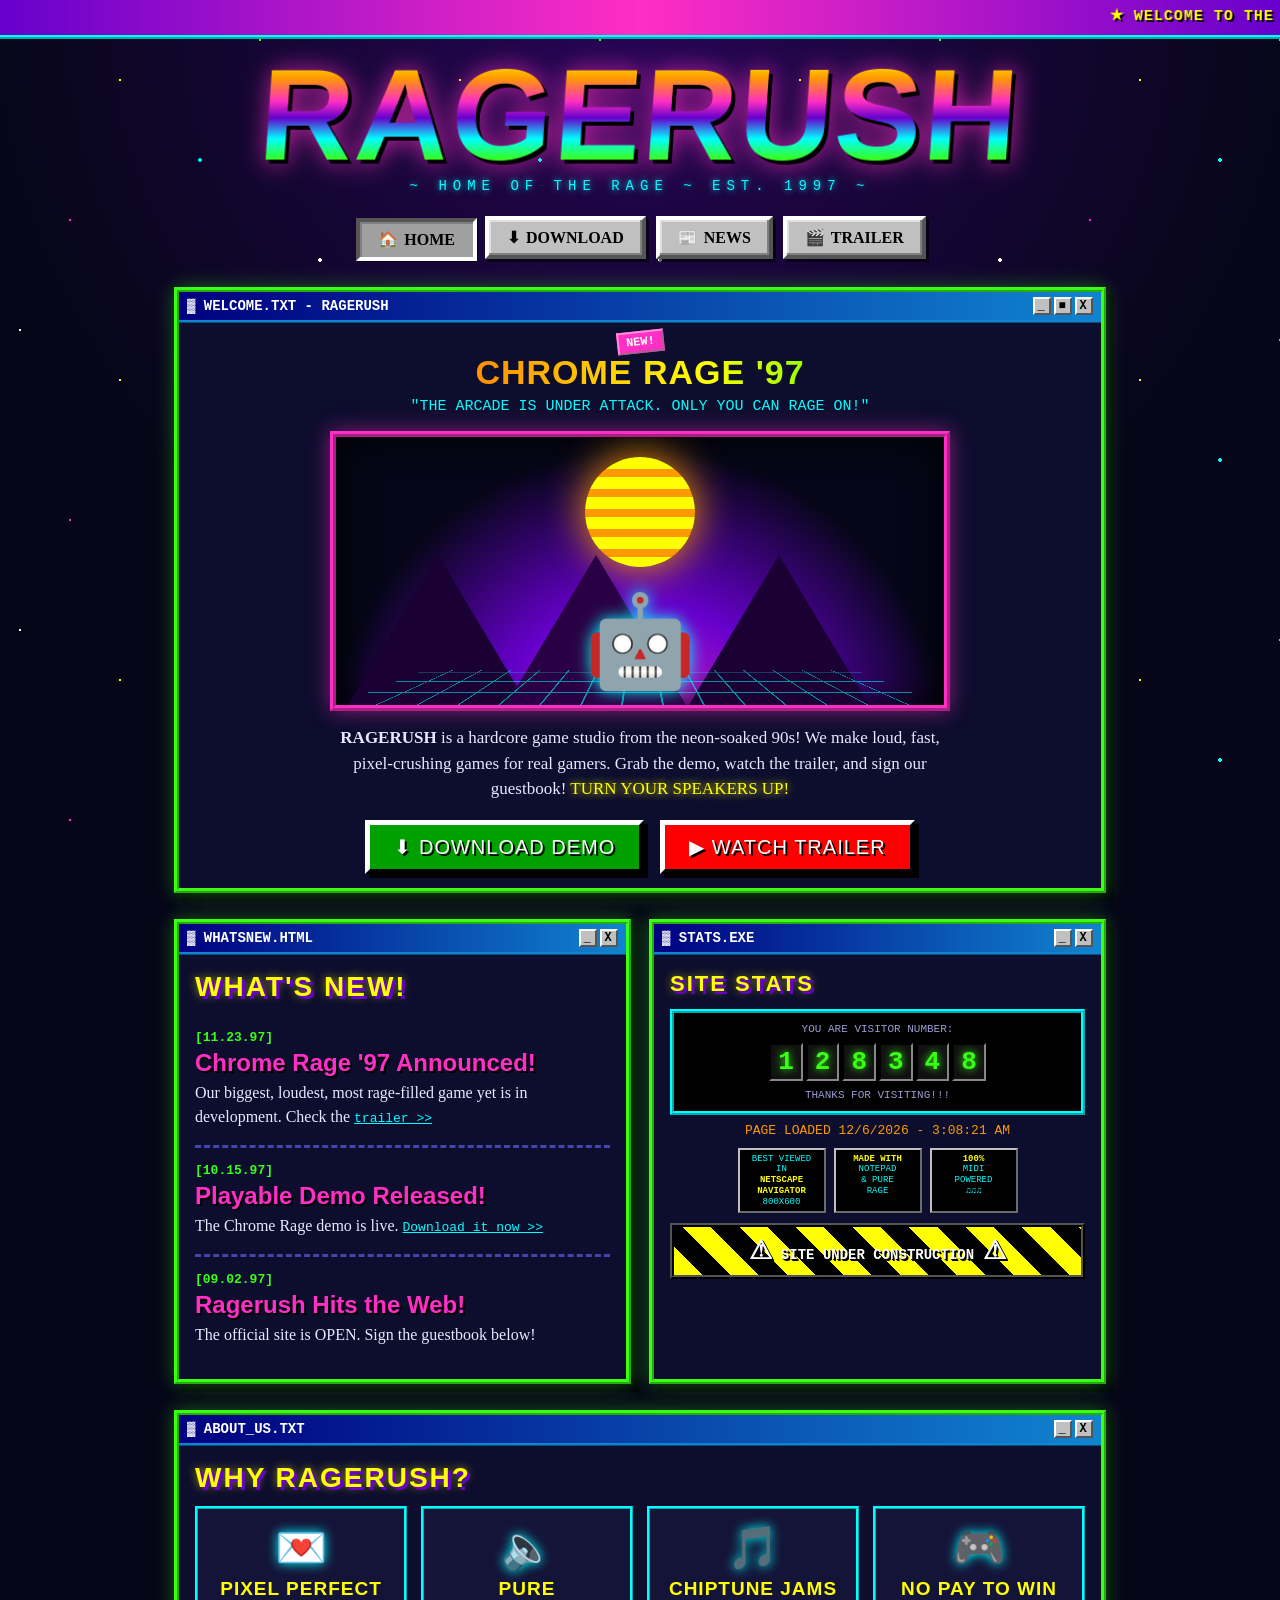
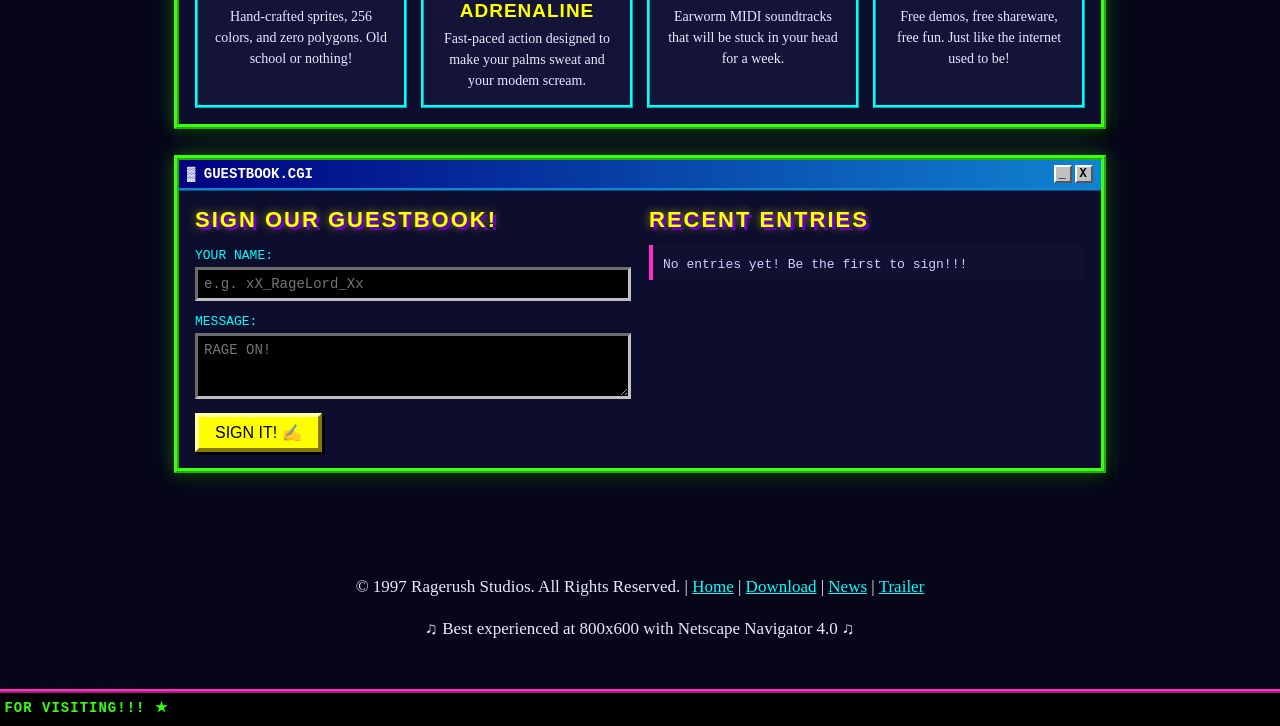
==== index.html @ 738b43ae "Add files via upload" ====
<!DOCTYPE html>
<html lang="en">
<head>
  <meta charset="UTF-8">
  <meta name="viewport" content="width=device-width, initial-scale=1.0">
  <title>RAGERUSH - Home of the Rage!</title>
  <meta name="description" content="Ragerush - the 90s game studio bringing you the most rage-inducing games on the planet!">
  <link rel="stylesheet" href="css/style.css">
</head>
<body>

  <!-- TOP MARQUEE -->
  <div class="top-marquee">
    <marquee behavior="scroll" direction="left" scrollamount="7">
      <span class="marquee-star">&#9733;</span> WELCOME TO THE OFFICIAL RAGERUSH WEBSITE!!! <span class="marquee-star">&#9733;</span>
      *** NEW GAME ANNOUNCED: CHROME RAGE 97 <span class="blink">*** COMING SOON ***</span>
      *** GUESTBOOK UPDATED *** DOWNLOAD THE DEMO NOW *** <span class="marquee-star">&#9733;</span>
    </marquee>
  </div>

  <!-- HEADER / LOGO -->
  <header class="site-header">
    <h1 class="logo">RAGERUSH</h1>
    <div class="logo-sub">~ Home of the Rage ~ Est. 1997 ~</div>
  </header>

  <!-- NAVIGATION -->
  <nav class="nav-bar">
    <a href="index.html" class="nav-btn active"><span class="icon">&#127968;</span>HOME</a>
    <a href="download.html" class="nav-btn"><span class="icon">&#11015;</span>DOWNLOAD</a>
    <a href="news.html" class="nav-btn"><span class="icon">&#128240;</span>NEWS</a>
    <a href="trailer.html" class="nav-btn"><span class="icon">&#127916;</span>TRAILER</a>
  </nav>

  <!-- MAIN CONTENT -->
  <main class="content">

    <!-- HERO / FEATURED GAME WINDOW -->
    <section class="window">
      <div class="window-titlebar">
        <span>&#9619; WELCOME.TXT - RAGERUSH</span>
        <span class="controls"><span>_</span><span>&#9632;</span><span>X</span></span>
      </div>
      <div class="window-body hero">
        <span class="new-badge">NEW!</span>
        <h3 class="rainbow">CHROME RAGE '97</h3>
        <div class="tagline">"THE ARCADE IS UNDER ATTACK. ONLY YOU CAN RAGE ON!"</div>

        <div class="game-art">
          <div class="sun"></div>
          <div class="mountain m1"></div>
          <div class="mountain m2"></div>
          <div class="mountain m3"></div>
          <div class="grid-floor"></div>
          <div class="robot">&#129302;</div>
        </div>

        <p style="max-width:640px;margin:0 auto 12px;">
          <b>RAGERUSH</b> is a hardcore game studio from the neon-soaked 90s! We make
          loud, fast, pixel-crushing games for real gamers. Grab the demo, watch the
          trailer, and sign our guestbook! <span class="blink">TURN YOUR SPEAKERS UP!</span>
        </p>

        <div>
          <a href="download.html" class="cta-btn green">&#11015; DOWNLOAD DEMO</a>
          <a href="trailer.html" class="cta-btn">&#9654; WATCH TRAILER</a>
        </div>
      </div>
    </section>

    <!-- TWO COLUMN: WHAT'S NEW + COUNTER/BADGES -->
    <div class="two-col">

      <section class="window">
        <div class="window-titlebar">
          <span>&#9619; WHATSNEW.HTML</span>
          <span class="controls"><span>_</span><span>X</span></span>
        </div>
        <div class="window-body">
          <h2 class="section-title">What's New!</h2>
          <div class="news-item">
            <span class="news-date">[11.23.97]</span>
            <h3>Chrome Rage '97 Announced!</h3>
            <p>Our biggest, loudest, most rage-filled game yet is in development. Check the <a href="trailer.html" class="read-more">trailer &gt;&gt;</a></p>
          </div>
          <div class="news-item">
            <span class="news-date">[10.15.97]</span>
            <h3>Playable Demo Released!</h3>
            <p>The Chrome Rage demo is live. <a href="download.html" class="read-more">Download it now &gt;&gt;</a></p>
          </div>
          <div class="news-item">
            <span class="news-date">[09.02.97]</span>
            <h3>Ragerush Hits the Web!</h3>
            <p>The official site is OPEN. Sign the guestbook below!</p>
          </div>
        </div>
      </section>

      <section class="window">
        <div class="window-titlebar">
          <span>&#9619; STATS.EXE</span>
          <span class="controls"><span>_</span><span>X</span></span>
        </div>
        <div class="window-body">
          <h2 class="section-title" style="font-size:22px;">Site Stats</h2>
          <div class="counter-box">
            <div class="counter-label">YOU ARE VISITOR NUMBER:</div>
            <div class="counter-digits" id="visitor-counter">000000</div>
            <div class="counter-label">THANKS FOR VISITING!!!</div>
          </div>
          <div class="clock" id="clock"></div>
          <div class="badge-row">
            <div class="badge">Best viewed in<br><b>NETSCAPE<br>NAVIGATOR</b><br>800x600</div>
            <div class="badge"><b>MADE WITH</b><br>NOTEPAD<br>&amp; PURE<br>RAGE</div>
            <div class="badge"><b>100%</b><br>MIDI<br>POWERED<br>&#9835;&#9835;&#9835;</div>
          </div>
          <div class="construction">
            <span class="construction-gif">&#9888;</span> SITE UNDER CONSTRUCTION <span class="construction-gif">&#9888;</span>
          </div>
        </div>
      </section>
    </div>

    <!-- FEATURE BOXES -->
    <section class="window">
      <div class="window-titlebar">
        <span>&#9619; ABOUT_US.TXT</span>
        <span class="controls"><span>_</span><span>X</span></span>
      </div>
      <div class="window-body">
        <h2 class="section-title">Why Ragerush?</h2>
        <div class="feature-grid">
          <div class="feature-box">
            <span class="feature-icon">&#128140;</span>
            <h4>PIXEL PERFECT</h4>
            <p>Hand-crafted sprites, 256 colors, and zero polygons. Old school or nothing!</p>
          </div>
          <div class="feature-box">
            <span class="feature-icon">&#128264;</span>
            <h4>PURE ADRENALINE</h4>
            <p>Fast-paced action designed to make your palms sweat and your modem scream.</p>
          </div>
          <div class="feature-box">
            <span class="feature-icon">&#127925;</span>
            <h4>CHIPTUNE JAMS</h4>
            <p>Earworm MIDI soundtracks that will be stuck in your head for a week.</p>
          </div>
          <div class="feature-box">
            <span class="feature-icon">&#127918;</span>
            <h4>NO PAY TO WIN</h4>
            <p>Free demos, free shareware, free fun. Just like the internet used to be!</p>
          </div>
        </div>
      </div>
    </section>

    <!-- GUESTBOOK -->
    <section class="window">
      <div class="window-titlebar">
        <span>&#9619; GUESTBOOK.CGI</span>
        <span class="controls"><span>_</span><span>X</span></span>
      </div>
      <div class="window-body two-col">
        <div>
          <h2 class="section-title" style="font-size:22px;">Sign Our Guestbook!</h2>
          <form class="guestbook-form" id="guestbook-form">
            <label for="gb-name">YOUR NAME:</label><br>
            <input type="text" id="gb-name" name="name" maxlength="30" placeholder="e.g. xX_RageLord_Xx"><br>
            <label for="gb-message">MESSAGE:</label><br>
            <textarea id="gb-message" name="message" rows="3" maxlength="200" placeholder="RAGE ON!"></textarea><br>
            <button type="submit">SIGN IT! &#9997;</button>
          </form>
        </div>
        <div>
          <h2 class="section-title" style="font-size:22px;">Recent Entries</h2>
          <div id="guestbook-list"></div>
        </div>
      </div>
    </section>

  </main>

  <!-- FOOTER -->
  <footer class="site-footer">
    <p>&copy; 1997 Ragerush Studios. All Rights Reserved. | <a href="index.html">Home</a> | <a href="download.html">Download</a> | <a href="news.html">News</a> | <a href="trailer.html">Trailer</a></p>
    <p>&#9835; Best experienced at 800x600 with Netscape Navigator 4.0 &#9835;</p>
  </footer>

  <!-- BOTTOM MARQUEE -->
  <div class="bottom-marquee">
    <marquee behavior="scroll" direction="right" scrollamount="6">
      &#9733; RAGE ON! RAGE ON! RAGE ON! &#9733; RAGERUSH 1997 &#9733; INSERT COIN TO CONTINUE &#9733; THANKS FOR VISITING!!! &#9733;
    </marquee>
  </div>

  <script src="js/main.js"></script>
</body>
</html>
---- css/style.css ----
/* ============================================================
   RAGERUSH - 90s Game Studio Website
   Authentic late-1990s web aesthetic stylesheet
   ============================================================ */

:root {
  --neon-green: #39ff14;
  --hot-pink: #ff2ec4;
  --cyan: #00ffff;
  --yellow: #ffff00;
  --orange: #ff9900;
  --purple: #6600cc;
  --navy: #000033;
  --deep: #060618;
  --panel: #0d0d2e;
  --silver: #c0c0c0;
  --white: #ffffff;
}

* {
  box-sizing: border-box;
}

html {
  scroll-behavior: smooth;
}

/* Tiled starfield background - classic 90s */
body {
  margin: 0;
  padding: 0;
  font-family: "Comic Sans MS", "Comic Sans", cursive, "Times New Roman", serif;
  color: var(--white);
  background-color: var(--deep);
  background-image:
    radial-gradient(1px 1px at 20px 30px, #ffffff 100%, transparent),
    radial-gradient(1px 1px at 120px 80px, #ffff00 100%, transparent),
    radial-gradient(2px 2px at 200px 160px, #00ffff 100%, transparent),
    radial-gradient(1px 1px at 70px 220px, #ff2ec4 100%, transparent),
    radial-gradient(1px 1px at 260px 40px, #39ff14 100%, transparent),
    radial-gradient(2px 2px at 320px 260px, #ffffff 100%, transparent),
    radial-gradient(circle at 50% 0%, rgba(102, 0, 204, 0.35), transparent 60%);
  background-size: 340px 300px, 340px 300px, 340px 300px, 340px 300px, 340px 300px, 340px 300px, 100% 100%;
  background-attachment: fixed;
  image-rendering: pixelated;
  overflow-x: hidden;
}

/* ============================================================
   MARQUEES
   ============================================================ */
marquee {
  font-family: "Courier New", monospace;
  font-weight: bold;
  letter-spacing: 1px;
}

.top-marquee {
  background: linear-gradient(90deg, var(--purple), var(--hot-pink), var(--purple));
  color: var(--yellow);
  border-bottom: 4px ridge var(--cyan);
  padding: 6px 0;
  font-size: 15px;
  text-shadow: 2px 2px 0 #000;
}

.bottom-marquee {
  background: #000;
  color: var(--neon-green);
  border-top: 4px ridge var(--hot-pink);
  padding: 6px 0;
  font-size: 14px;
}

.marquee-star {
  color: var(--yellow);
  animation: spin 2s linear infinite;
  display: inline-block;
}

/* ============================================================
   SITE TITLE / HEADER
   ============================================================ */
.site-header {
  text-align: center;
  padding: 18px 10px 8px;
}

.logo {
  font-family: "Impact", "Arial Black", sans-serif;
  font-size: clamp(52px, 12vw, 130px);
  line-height: 0.9;
  letter-spacing: 2px;
  margin: 0;
  text-transform: uppercase;
  /* Chrome / rainbow gradient text */
  background: linear-gradient(
    180deg,
    #ffff00 0%,
    #ff9900 18%,
    #ff2ec4 38%,
    #6600cc 52%,
    #00ffff 70%,
    #39ff14 88%,
    #ffff00 100%
  );
  -webkit-background-clip: text;
  background-clip: text;
  -webkit-text-fill-color: transparent;
  color: var(--yellow);
  filter: drop-shadow(4px 4px 0 #000) drop-shadow(0 0 12px rgba(255, 46, 196, 0.7));
  animation: hue 8s linear infinite;
  transform: skew(-4deg);
}

.logo-sub {
  font-family: "Courier New", monospace;
  color: var(--cyan);
  font-size: 14px;
  letter-spacing: 6px;
  margin-top: 4px;
  text-transform: uppercase;
  text-shadow: 0 0 6px var(--cyan);
}

/* ============================================================
   NAVIGATION - beveled 3D buttons
   ============================================================ */
.nav-bar {
  display: flex;
  flex-wrap: wrap;
  justify-content: center;
  gap: 10px;
  padding: 14px 10px 18px;
}

.nav-btn {
  display: inline-block;
  font-family: "Comic Sans MS", cursive;
  font-weight: bold;
  font-size: 16px;
  color: #000;
  text-decoration: none;
  padding: 8px 18px;
  background: var(--silver);
  border: 4px solid;
  border-color: #ffffff #555555 #555555 #ffffff;
  box-shadow: inset -2px -2px 0 #808080, inset 2px 2px 0 #dfdfdf, 3px 3px 0 rgba(0, 0, 0, 0.6);
  text-shadow: none;
  transition: transform 0.05s;
  image-rendering: pixelated;
}

.nav-btn:active,
.nav-btn.active {
  border-color: #555555 #ffffff #ffffff #555555;
  box-shadow: inset 2px 2px 0 #808080, 1px 1px 0 rgba(0, 0, 0, 0.6);
  transform: translate(2px, 2px);
  background: #a0a0a0;
}

.nav-btn:hover {
  background: var(--yellow);
}

.nav-btn .icon {
  margin-right: 6px;
}

/* ============================================================
   MAIN CONTENT WRAPPER (fake table layout)
   ============================================================ */
.content {
  max-width: 960px;
  margin: 0 auto;
  padding: 10px 14px 40px;
}

/* Window / panel with classic 3D beveled chrome */
.window {
  background: var(--panel);
  border: 5px ridge var(--neon-green);
  box-shadow: 0 0 18px rgba(57, 255, 20, 0.35), 8px 8px 0 rgba(0, 0, 0, 0.5);
  margin-bottom: 26px;
}

.window-titlebar {
  background: linear-gradient(90deg, #000080, #1084d0);
  color: #fff;
  font-family: "Courier New", monospace;
  font-weight: bold;
  font-size: 14px;
  padding: 5px 8px;
  display: flex;
  justify-content: space-between;
  align-items: center;
  border-bottom: 3px ridge #1084d0;
}

.window-titlebar .controls {
  letter-spacing: 2px;
}

.window-titlebar .controls span {
  display: inline-block;
  background: var(--silver);
  border: 2px solid;
  border-color: #fff #555 #555 #fff;
  color: #000;
  width: 18px;
  height: 18px;
  line-height: 14px;
  text-align: center;
  font-size: 12px;
  margin-left: 3px;
}

.window-body {
  padding: 16px;
}

/* two-column table layout */
.two-col {
  display: grid;
  grid-template-columns: 1fr 1fr;
  gap: 18px;
}

@media (max-width: 700px) {
  .two-col { grid-template-columns: 1fr; }
}

/* ============================================================
   TEXT & HEADINGS
   ============================================================ */
h2.section-title {
  font-family: "Impact", "Arial Black", sans-serif;
  text-transform: uppercase;
  letter-spacing: 2px;
  font-size: 28px;
  margin: 0 0 12px;
  color: var(--yellow);
  text-shadow: 3px 3px 0 var(--purple), 0 0 10px rgba(255, 255, 0, 0.6);
}

p {
  font-family: "Times New Roman", serif;
  font-size: 17px;
  line-height: 1.5;
  color: #e8e8ff;
}

.blink {
  animation: blink 1s steps(2, start) infinite;
  color: var(--yellow);
  text-shadow: 0 0 8px var(--yellow);
}

.new-badge {
  display: inline-block;
  background: var(--hot-pink);
  color: #fff;
  font-family: "Courier New", monospace;
  font-weight: bold;
  font-size: 12px;
  padding: 2px 7px;
  border: 2px outset #ff8fdc;
  transform: rotate(-6deg);
  vertical-align: middle;
  animation: blink 1.2s steps(2, start) infinite;
}

.rainbow {
  background: linear-gradient(90deg, #ff0000, #ff7f00, #ffff00, #00ff00, #00ffff, #0000ff, #8b00ff, #ff0000);
  background-size: 200% auto;
  -webkit-background-clip: text;
  background-clip: text;
  -webkit-text-fill-color: transparent;
  color: var(--yellow);
  animation: rainbow 4s linear infinite;
  font-weight: bold;
}

/* ============================================================
   HERO / FEATURED GAME
   ============================================================ */
.hero {
  text-align: center;
  padding: 8px;
}

.game-art {
  width: 100%;
  max-width: 620px;
  height: 280px;
  margin: 0 auto 14px;
  border: 6px ridge var(--hot-pink);
  position: relative;
  overflow: hidden;
  background:
    radial-gradient(circle at 50% 120%, #ff2ec4 0%, #6600cc 35%, #060618 70%);
  box-shadow: inset 0 0 40px #000, 0 0 20px rgba(255, 46, 196, 0.5);
}

/* CSS "pixel art" mountains */
.game-art .mountain {
  position: absolute;
  bottom: 0;
  width: 0;
  height: 0;
  border-left: 90px solid transparent;
  border-right: 90px solid transparent;
  border-bottom: 150px solid #1a0033;
}

.game-art .mountain.m1 { left: 2%; }
.game-art .mountain.m2 { left: 28%; border-bottom-color: #2a0044; }
.game-art .mountain.m3 { left: 58%; border-bottom-color: #1a0033; }

.game-art .sun {
  position: absolute;
  left: 50%;
  top: 28%;
  transform: translate(-50%, -50%);
  width: 110px;
  height: 110px;
  border-radius: 50%;
  background: repeating-linear-gradient(180deg, #ffff00 0 12px, #ff9900 12px 20px);
  box-shadow: 0 0 40px #ff9900;
}

.game-art .robot {
  position: absolute;
  bottom: 18px;
  left: 50%;
  transform: translateX(-50%);
  font-size: 90px;
  line-height: 1;
  filter: drop-shadow(0 0 8px #00ffff);
  animation: bob 1.2s ease-in-out infinite;
}

.game-art .grid-floor {
  position: absolute;
  bottom: 0;
  width: 100%;
  height: 70px;
  background-image:
    repeating-linear-gradient(90deg, transparent 0 39px, #00ffff 39px 41px),
    repeating-linear-gradient(0deg, transparent 0 19px, #00ffff 19px 21px);
  transform: perspective(120px) rotateX(45deg);
  transform-origin: bottom;
  opacity: 0.55;
}

.hero h3 {
  font-family: "Impact", sans-serif;
  font-size: 34px;
  margin: 0 0 6px;
  letter-spacing: 1px;
}

.tagline {
  color: var(--cyan);
  font-family: "Courier New", monospace;
  font-size: 15px;
  margin-bottom: 16px;
}

/* Call-to-action buttons */
.cta-btn {
  display: inline-block;
  font-family: "Impact", sans-serif;
  font-size: 20px;
  letter-spacing: 1px;
  color: #fff;
  text-decoration: none;
  padding: 10px 24px;
  margin: 6px;
  border: 5px solid;
  border-color: #fff #000 #000 #fff;
  background: #ff0000;
  box-shadow: 4px 4px 0 #000;
  text-shadow: 2px 2px 0 #000;
  transition: transform 0.08s;
}
.cta-btn:hover { background: #ff3333; filter: brightness(1.15); }
.cta-btn:active { transform: translate(3px, 3px); box-shadow: 1px 1px 0 #000; }
.cta-btn.green { background: #00a000; }
.cta-btn.green:hover { background: #00c800; }
.cta-btn.purple { background: #6600cc; }
.cta-btn.purple:hover { background: #7f1ae0; }

/* ============================================================
   FEATURE BOXES / TABLES
   ============================================================ */
.feature-grid {
  display: grid;
  grid-template-columns: repeat(auto-fit, minmax(200px, 1fr));
  gap: 14px;
}

.feature-box {
  background: #141438;
  border: 3px ridge var(--cyan);
  padding: 14px;
  text-align: center;
}

.feature-box .feature-icon {
  font-size: 42px;
  display: block;
  margin-bottom: 6px;
  filter: drop-shadow(0 0 6px var(--cyan));
}

.feature-box h4 {
  font-family: "Impact", sans-serif;
  font-size: 19px;
  margin: 0 0 6px;
  color: var(--yellow);
  letter-spacing: 1px;
}

.feature-box p {
  font-size: 14px;
  margin: 0;
}

/* Classic data table */
.data-table {
  width: 100%;
  border-collapse: collapse;
  font-family: "Courier New", monospace;
  font-size: 14px;
}

.data-table th {
  background: var(--purple);
  color: var(--yellow);
  border: 3px ridge #b266ff;
  padding: 8px;
  text-transform: uppercase;
}

.data-table td {
  background: #101030;
  border: 2px ridge #3333aa;
  padding: 8px;
  color: #d0d0ff;
}

.data-table tr:nth-child(even) td { background: #16163d; }

/* ============================================================
   NEWS ITEMS
   ============================================================ */
.news-item {
  border-bottom: 3px dashed #4444aa;
  padding: 12px 0;
}
.news-item:last-child { border-bottom: none; }

.news-date {
  font-family: "Courier New", monospace;
  color: var(--neon-green);
  font-size: 13px;
  font-weight: bold;
}

.news-item h3 {
  font-family: "Impact", sans-serif;
  font-size: 24px;
  margin: 4px 0;
  color: var(--hot-pink);
  text-shadow: 2px 2px 0 #000;
}

.news-item p { margin: 4px 0; font-size: 16px; }

.read-more {
  font-family: "Courier New", monospace;
  color: var(--cyan);
  font-size: 13px;
  text-decoration: underline;
}
.read-more:hover { color: var(--yellow); }

/* ============================================================
   DOWNLOAD PAGE
   ============================================================ */
.download-item {
  display: flex;
  align-items: center;
  justify-content: space-between;
  flex-wrap: wrap;
  gap: 10px;
  background: #101030;
  border: 3px ridge #4444aa;
  padding: 12px 14px;
  margin-bottom: 12px;
}

.download-info { flex: 1 1 260px; }
.download-info h3 {
  font-family: "Impact", sans-serif;
  font-size: 21px;
  margin: 0 0 4px;
  color: var(--yellow);
}
.download-meta {
  font-family: "Courier New", monospace;
  font-size: 12px;
  color: #9a9ad0;
}

.dl-btn {
  font-family: "Impact", sans-serif;
  font-size: 18px;
  letter-spacing: 1px;
  color: #fff;
  text-decoration: none;
  padding: 8px 18px;
  background: #00a000;
  border: 4px solid;
  border-color: #aaffaa #004400 #004400 #aaffaa;
  box-shadow: 3px 3px 0 #000;
  text-shadow: 2px 2px 0 #004400;
  white-space: nowrap;
}
.dl-btn:hover { background: #00c800; }
.dl-btn:active { transform: translate(2px, 2px); box-shadow: 1px 1px 0 #000; }

/* Fake progress bar */
.progress-track {
  width: 100%;
  height: 22px;
  background: #000;
  border: 3px ridge var(--silver);
  margin-top: 10px;
  overflow: hidden;
}
.progress-fill {
  height: 100%;
  width: 0%;
  background: repeating-linear-gradient(90deg, var(--neon-green) 0 12px, #00aa00 12px 16px);
  transition: width 0.3s;
}

/* ============================================================
   TRAILER / VIDEO PLAYER
   ============================================================ */
.video-player {
  position: relative;
  width: 100%;
  max-width: 720px;
  margin: 0 auto;
  aspect-ratio: 16 / 9;
  background: #000;
  border: 6px ridge var(--silver);
  box-shadow: 0 0 24px rgba(0, 255, 255, 0.4), 8px 8px 0 rgba(0,0,0,0.6);
  overflow: hidden;
}

.video-scene {
  position: absolute;
  inset: 0;
  background: radial-gradient(circle at 50% 60%, #4a0066, #060618 70%);
  display: flex;
  align-items: center;
  justify-content: center;
  flex-direction: column;
}

.video-scene .big-star {
  font-size: 80px;
  filter: drop-shadow(0 0 14px var(--yellow));
  animation: spin 6s linear infinite;
}

.video-scene .scene-text {
  font-family: "Impact", sans-serif;
  font-size: clamp(22px, 5vw, 44px);
  color: var(--yellow);
  text-shadow: 3px 3px 0 var(--purple), 0 0 18px var(--yellow);
  margin-top: 10px;
  text-align: center;
  padding: 0 10px;
  letter-spacing: 1px;
}

/* scanlines overlay */
.video-player::after {
  content: "";
  position: absolute;
  inset: 0;
  background: repeating-linear-gradient(0deg, rgba(0,0,0,0.25) 0 2px, transparent 2px 4px);
  pointer-events: none;
}

.play-overlay {
  position: absolute;
  inset: 0;
  display: flex;
  align-items: center;
  justify-content: center;
  background: rgba(0, 0, 0, 0.35);
  cursor: pointer;
  z-index: 3;
}

.play-button {
  width: 84px;
  height: 84px;
  border-radius: 50%;
  background: radial-gradient(circle at 35% 30%, #ff6fae, #ff2ec4 60%, #990077);
  border: 5px solid #fff;
  box-shadow: 0 0 0 6px rgba(0,0,0,0.5), 0 0 30px var(--hot-pink);
  display: flex;
  align-items: center;
  justify-content: center;
  font-size: 36px;
  color: #fff;
  padding-left: 6px;
  transition: transform 0.15s;
}
.play-button:hover { transform: scale(1.12); }
.play-overlay:hover .play-button { animation: pulse 0.8s ease-in-out infinite; }

.video-player.playing .play-overlay { display: none; }
.video-player.playing .video-scene .big-star { animation-duration: 1.5s; }

/* player control bar */
.player-controls {
  display: flex;
  align-items: center;
  gap: 8px;
  background: #101010;
  border: 4px ridge var(--silver);
  border-top: none;
  padding: 6px 8px;
  max-width: 720px;
  margin: 0 auto 18px;
  font-family: "Courier New", monospace;
  font-size: 12px;
  color: var(--neon-green);
}
.player-controls .ctrl-btn {
  background: var(--silver);
  border: 3px solid;
  border-color: #fff #555 #555 #fff;
  color: #000;
  font-weight: bold;
  padding: 2px 8px;
  cursor: pointer;
}
.player-controls .time { margin-left: auto; }

.trailer-thumbs {
  display: grid;
  grid-template-columns: repeat(auto-fit, minmax(180px, 1fr));
  gap: 14px;
}
.thumb {
  background: #141438;
  border: 3px ridge var(--yellow);
  padding: 8px;
  text-align: center;
  cursor: pointer;
  transition: transform 0.1s;
}
.thumb:hover { transform: translateY(-4px); background: #1e1e50; }
.thumb-art {
  height: 90px;
  border: 2px inset #000;
  display: flex;
  align-items: center;
  justify-content: center;
  font-size: 48px;
  margin-bottom: 8px;
  background: radial-gradient(circle, #330055, #000);
}
.thumb h4 {
  font-family: "Impact", sans-serif;
  font-size: 16px;
  margin: 0;
  color: var(--cyan);
}

/* ============================================================
   GUESTBOOK / FORM
   ============================================================ */
.guestbook-form input,
.guestbook-form textarea {
  font-family: "Courier New", monospace;
  font-size: 14px;
  width: 100%;
  background: #000;
  color: var(--neon-green);
  border: 3px inset var(--silver);
  padding: 6px;
  margin: 4px 0 10px;
}
.guestbook-form label {
  font-family: "Courier New", monospace;
  font-size: 13px;
  color: var(--cyan);
}
.guestbook-form button {
  font-family: "Impact", sans-serif;
  font-size: 16px;
  color: #000;
  background: var(--yellow);
  border: 4px solid;
  border-color: #ffffaa #887700 #887700 #ffffaa;
  padding: 6px 16px;
  cursor: pointer;
  box-shadow: 3px 3px 0 #000;
}
.guestbook-form button:active { transform: translate(2px, 2px); box-shadow: 1px 1px 0 #000; }

.guest-entry {
  background: #101030;
  border-left: 4px solid var(--hot-pink);
  padding: 8px 10px;
  margin-bottom: 8px;
  font-family: "Courier New", monospace;
  font-size: 13px;
}
.guest-entry .guest-name { color: var(--yellow); font-weight: bold; }
.guest-entry .guest-msg { color: #d0d0ff; display: block; margin-top: 4px; }

/* ============================================================
   COUNTERS & BADGES (sidebar)
   ============================================================ */
.counter-box {
  text-align: center;
  background: #000;
  border: 4px ridge var(--cyan);
  padding: 10px;
}
.counter-digits {
  display: inline-flex;
  gap: 3px;
  margin: 8px 0;
}
.counter-digits span {
  font-family: "Courier New", monospace;
  font-size: 26px;
  font-weight: bold;
  color: var(--neon-green);
  background: #111;
  border: 2px inset #333;
  padding: 2px 7px;
  text-shadow: 0 0 8px var(--neon-green);
}
.counter-label {
  font-family: "Courier New", monospace;
  font-size: 11px;
  color: #9a9ad0;
}

.badge-row {
  display: flex;
  flex-wrap: wrap;
  gap: 8px;
  justify-content: center;
  margin-top: 10px;
}
.badge {
  font-family: "Courier New", monospace;
  font-size: 9px;
  line-height: 1.2;
  background: #000;
  border: 2px outset var(--silver);
  color: var(--cyan);
  padding: 4px 6px;
  width: 88px;
  text-align: center;
  text-transform: uppercase;
}
.badge b { color: var(--yellow); }

/* Under construction animated banner */
.construction {
  background: repeating-linear-gradient(45deg, #ffff00 0 20px, #000 20px 40px);
  border: 4px ridge #000;
  padding: 8px;
  text-align: center;
  font-family: "Courier New", monospace;
  font-weight: bold;
  color: #fff;
  text-shadow: 1px 1px 0 #000, 2px 2px 0 #000;
  font-size: 14px;
  margin-top: 10px;
}

/* Clock */
.clock {
  font-family: "Courier New", monospace;
  color: var(--orange);
  font-size: 13px;
  text-align: center;
  margin-top: 8px;
}

/* ============================================================
   FOOTER
   ============================================================ */
.site-footer {
  text-align: center;
  padding: 18px 10px 30px;
  font-family: "Courier New", monospace;
  font-size: 12px;
  color: #9a9ad0;
}
.site-footer a { color: var(--cyan); }

/* blinking "under construction" gif substitute */
.construction-gif {
  display: inline-block;
  font-size: 26px;
  animation: blink 1s steps(2) infinite;
}

/* ============================================================
   ANIMATIONS / KEYFRAMES
   ============================================================ */
@keyframes blink {
  0%, 49% { opacity: 1; }
  50%, 100% { opacity: 0; }
}

@keyframes rainbow {
  to { background-position: 200% center; }
}

@keyframes hue {
  from { filter: drop-shadow(4px 4px 0 #000) drop-shadow(0 0 12px rgba(255,46,196,0.7)) hue-rotate(0deg); }
  to { filter: drop-shadow(4px 4px 0 #000) drop-shadow(0 0 12px rgba(255,46,196,0.7)) hue-rotate(360deg); }
}

@keyframes spin {
  from { transform: rotate(0deg); }
  to { transform: rotate(360deg); }
}

@keyframes bob {
  0%, 100% { transform: translateX(-50%) translateY(0); }
  50% { transform: translateX(-50%) translateY(-12px); }
}

@keyframes pulse {
  0%, 100% { box-shadow: 0 0 0 6px rgba(0,0,0,0.5), 0 0 20px var(--hot-pink); }
  50% { box-shadow: 0 0 0 10px rgba(0,0,0,0.5), 0 0 45px var(--hot-pink); }
}

/* Respect reduced motion */
@media (prefers-reduced-motion: reduce) {
  *, *::before, *::after { animation-duration: 0.001ms !important; animation-iteration-count: 1 !important; }
}
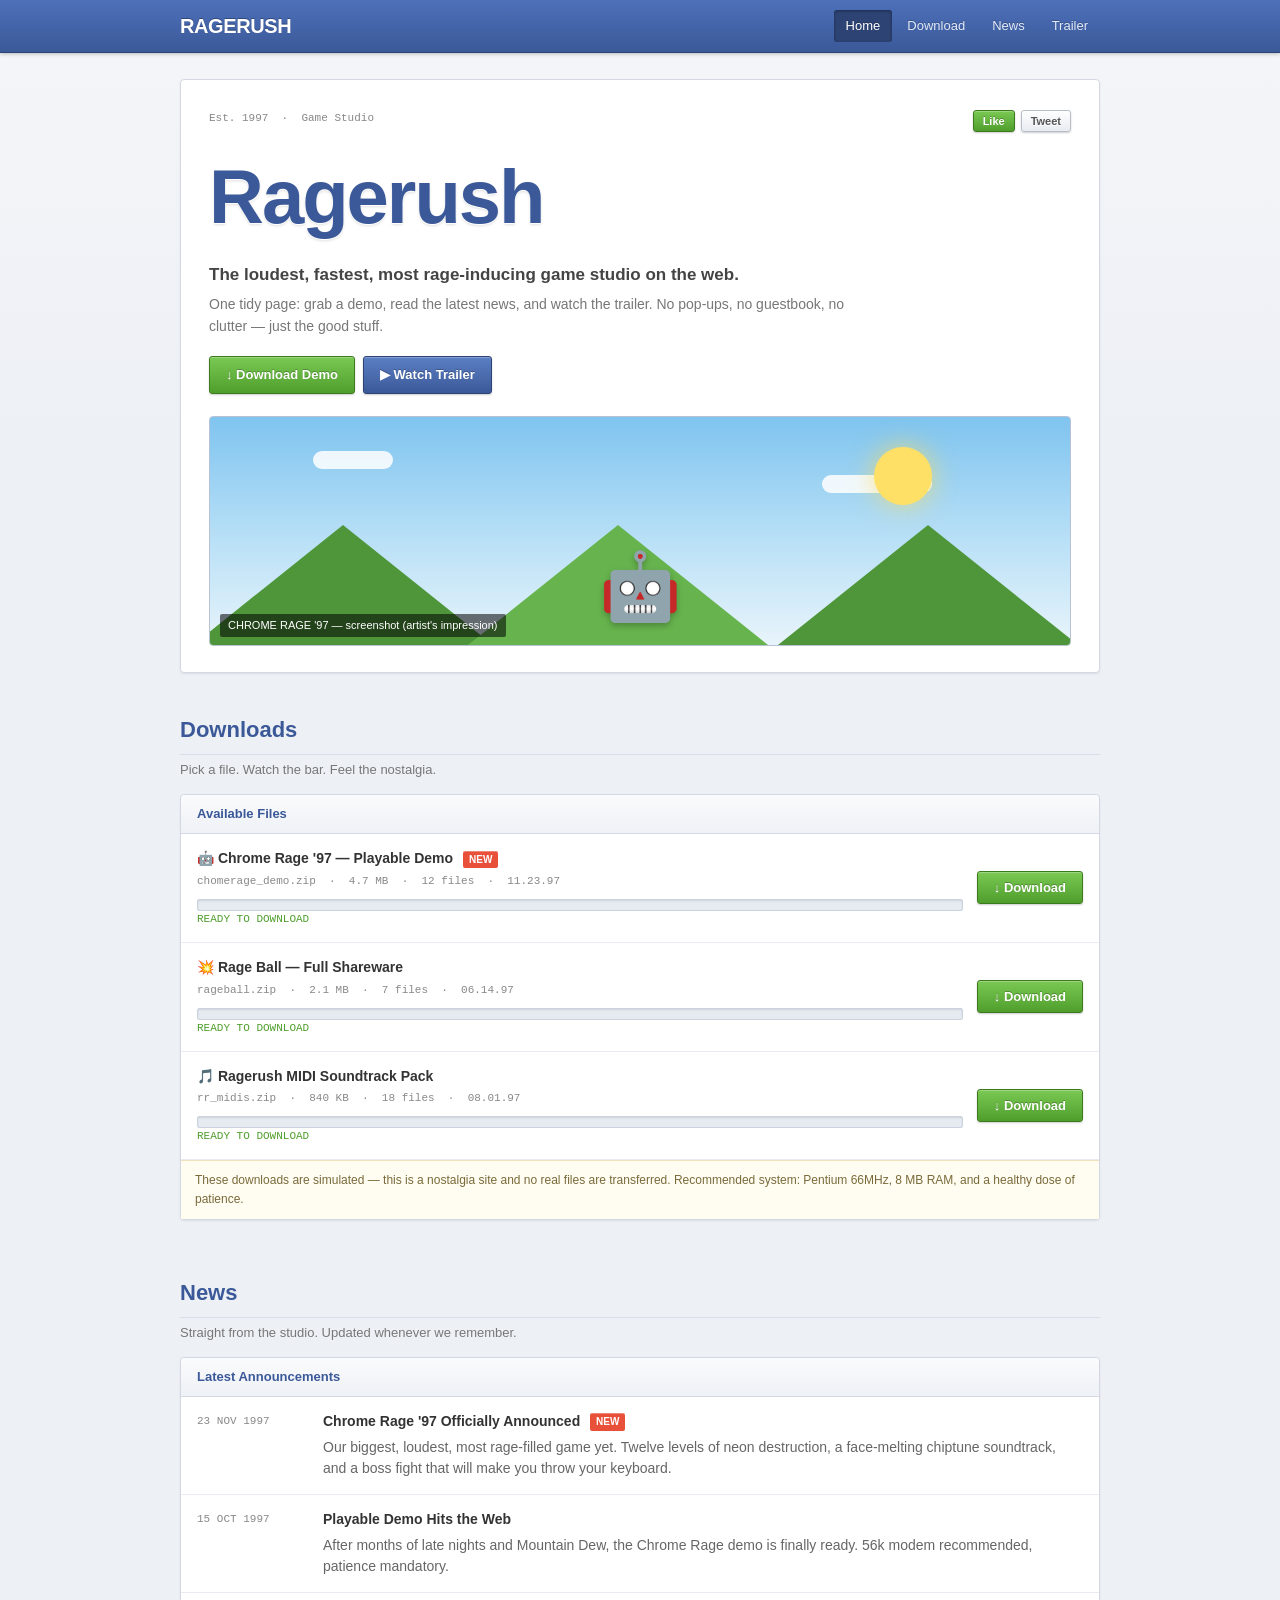
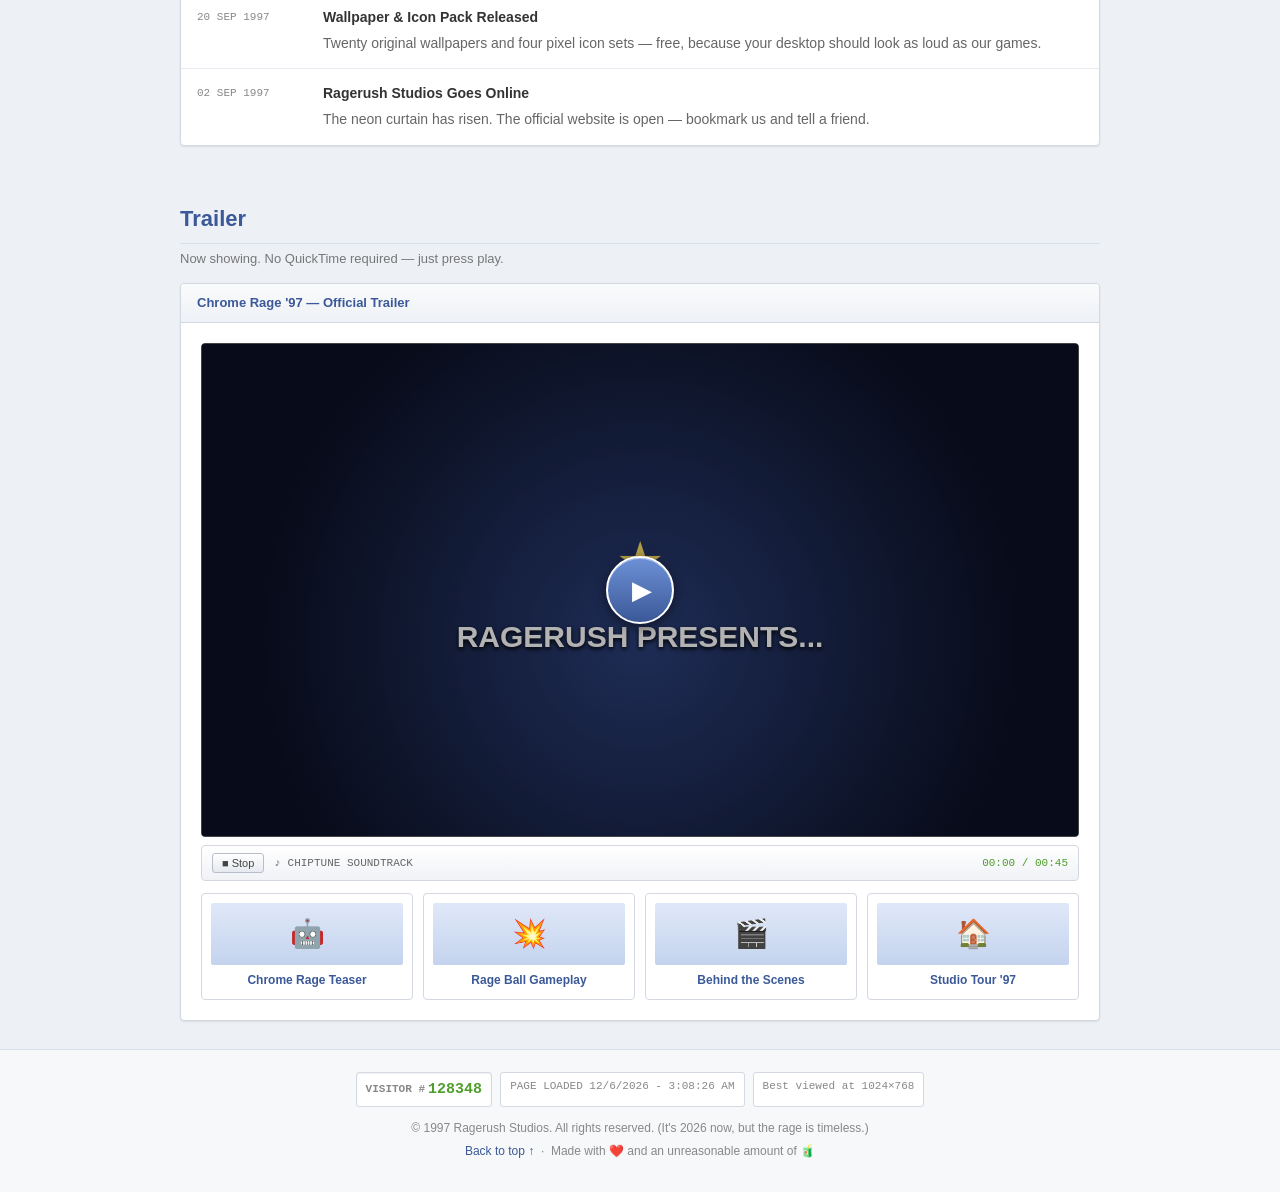
==== commit 718a7170: "2010s theme, remove studio and guestbook" ====
--- a/index.html
+++ b/index.html
@@ -3,195 +3,202 @@
 <head>
   <meta charset="UTF-8">
   <meta name="viewport" content="width=device-width, initial-scale=1.0">
-  <title>RAGERUSH - Home of the Rage!</title>
-  <meta name="description" content="Ragerush - the 90s game studio bringing you the most rage-inducing games on the planet!">
-  <link rel="stylesheet" href="css/style.css">
+  <title>Ragerush — Home of the Rage</title>
+  <meta name="description" content="Ragerush — game studio. Downloads, news and trailers on one tidy page.">
+  <link rel="stylesheet" href="css/modern.css">
 </head>
 <body>
 
-  <!-- TOP MARQUEE -->
-  <div class="top-marquee">
-    <marquee behavior="scroll" direction="left" scrollamount="7">
-      <span class="marquee-star">&#9733;</span> WELCOME TO THE OFFICIAL RAGERUSH WEBSITE!!! <span class="marquee-star">&#9733;</span>
-      *** NEW GAME ANNOUNCED: CHROME RAGE 97 <span class="blink">*** COMING SOON ***</span>
-      *** GUESTBOOK UPDATED *** DOWNLOAD THE DEMO NOW *** <span class="marquee-star">&#9733;</span>
-    </marquee>
+  <!-- classic blue top bar -->
+  <div class="topbar">
+    <div class="container topbar-inner">
+      <a href="#home" class="brand">RAGERUSH</a>
+      <button class="nav-toggle" id="nav-toggle" aria-label="Toggle menu">☰</button>
+      <div class="nav-links" id="nav-links">
+        <a href="#home" class="active" data-nav="home">Home</a>
+        <a href="#download" data-nav="download">Download</a>
+        <a href="#news" data-nav="news">News</a>
+        <a href="#trailer" data-nav="trailer">Trailer</a>
+      </div>
+    </div>
   </div>
 
-  <!-- HEADER / LOGO -->
-  <header class="site-header">
-    <h1 class="logo">RAGERUSH</h1>
-    <div class="logo-sub">~ Home of the Rage ~ Est. 1997 ~</div>
-  </header>
-
-  <!-- NAVIGATION -->
-  <nav class="nav-bar">
-    <a href="index.html" class="nav-btn active"><span class="icon">&#127968;</span>HOME</a>
-    <a href="download.html" class="nav-btn"><span class="icon">&#11015;</span>DOWNLOAD</a>
-    <a href="news.html" class="nav-btn"><span class="icon">&#128240;</span>NEWS</a>
-    <a href="trailer.html" class="nav-btn"><span class="icon">&#127916;</span>TRAILER</a>
-  </nav>
-
-  <!-- MAIN CONTENT -->
-  <main class="content">
-
-    <!-- HERO / FEATURED GAME WINDOW -->
-    <section class="window">
-      <div class="window-titlebar">
-        <span>&#9619; WELCOME.TXT - RAGERUSH</span>
-        <span class="controls"><span>_</span><span>&#9632;</span><span>X</span></span>
-      </div>
-      <div class="window-body hero">
-        <span class="new-badge">NEW!</span>
-        <h3 class="rainbow">CHROME RAGE '97</h3>
-        <div class="tagline">"THE ARCADE IS UNDER ATTACK. ONLY YOU CAN RAGE ON!"</div>
-
-        <div class="game-art">
+  <!-- HOME -->
+  <section id="home" class="hero">
+    <div class="container">
+      <div class="card hero-card">
+        <div class="hero-top">
+          <span class="meta">Est. 1997 &nbsp;·&nbsp; Game Studio</span>
+          <div class="share">
+            <button class="btn btn-green">Like</button>
+            <button class="btn btn-gray">Tweet</button>
+          </div>
+        </div>
+
+        <h1 class="hero-logo">Ragerush</h1>
+        <p class="tagline">The loudest, fastest, most rage-inducing game studio on the web.</p>
+        <p class="hero-desc">One tidy page: grab a demo, read the latest news, and watch the trailer. No pop-ups, no guestbook, no clutter — just the good stuff.</p>
+        <div class="hero-actions">
+          <a href="#download" class="btn btn-green">↓ Download Demo</a>
+          <a href="#trailer" class="btn">▶ Watch Trailer</a>
+        </div>
+
+        <div class="banner">
+          <div class="cloud c1"></div>
+          <div class="cloud c2"></div>
           <div class="sun"></div>
-          <div class="mountain m1"></div>
-          <div class="mountain m2"></div>
-          <div class="mountain m3"></div>
-          <div class="grid-floor"></div>
-          <div class="robot">&#129302;</div>
-        </div>
-
-        <p style="max-width:640px;margin:0 auto 12px;">
-          <b>RAGERUSH</b> is a hardcore game studio from the neon-soaked 90s! We make
-          loud, fast, pixel-crushing games for real gamers. Grab the demo, watch the
-          trailer, and sign our guestbook! <span class="blink">TURN YOUR SPEAKERS UP!</span>
-        </p>
-
-        <div>
-          <a href="download.html" class="cta-btn green">&#11015; DOWNLOAD DEMO</a>
-          <a href="trailer.html" class="cta-btn">&#9654; WATCH TRAILER</a>
-        </div>
-      </div>
-    </section>
-
-    <!-- TWO COLUMN: WHAT'S NEW + COUNTER/BADGES -->
-    <div class="two-col">
-
-      <section class="window">
-        <div class="window-titlebar">
-          <span>&#9619; WHATSNEW.HTML</span>
-          <span class="controls"><span>_</span><span>X</span></span>
-        </div>
-        <div class="window-body">
-          <h2 class="section-title">What's New!</h2>
-          <div class="news-item">
-            <span class="news-date">[11.23.97]</span>
-            <h3>Chrome Rage '97 Announced!</h3>
-            <p>Our biggest, loudest, most rage-filled game yet is in development. Check the <a href="trailer.html" class="read-more">trailer &gt;&gt;</a></p>
-          </div>
-          <div class="news-item">
-            <span class="news-date">[10.15.97]</span>
-            <h3>Playable Demo Released!</h3>
-            <p>The Chrome Rage demo is live. <a href="download.html" class="read-more">Download it now &gt;&gt;</a></p>
-          </div>
-          <div class="news-item">
-            <span class="news-date">[09.02.97]</span>
-            <h3>Ragerush Hits the Web!</h3>
-            <p>The official site is OPEN. Sign the guestbook below!</p>
-          </div>
-        </div>
-      </section>
-
-      <section class="window">
-        <div class="window-titlebar">
-          <span>&#9619; STATS.EXE</span>
-          <span class="controls"><span>_</span><span>X</span></span>
-        </div>
-        <div class="window-body">
-          <h2 class="section-title" style="font-size:22px;">Site Stats</h2>
-          <div class="counter-box">
-            <div class="counter-label">YOU ARE VISITOR NUMBER:</div>
-            <div class="counter-digits" id="visitor-counter">000000</div>
-            <div class="counter-label">THANKS FOR VISITING!!!</div>
-          </div>
-          <div class="clock" id="clock"></div>
-          <div class="badge-row">
-            <div class="badge">Best viewed in<br><b>NETSCAPE<br>NAVIGATOR</b><br>800x600</div>
-            <div class="badge"><b>MADE WITH</b><br>NOTEPAD<br>&amp; PURE<br>RAGE</div>
-            <div class="badge"><b>100%</b><br>MIDI<br>POWERED<br>&#9835;&#9835;&#9835;</div>
-          </div>
-          <div class="construction">
-            <span class="construction-gif">&#9888;</span> SITE UNDER CONSTRUCTION <span class="construction-gif">&#9888;</span>
-          </div>
-        </div>
-      </section>
-    </div>
-
-    <!-- FEATURE BOXES -->
-    <section class="window">
-      <div class="window-titlebar">
-        <span>&#9619; ABOUT_US.TXT</span>
-        <span class="controls"><span>_</span><span>X</span></span>
-      </div>
-      <div class="window-body">
-        <h2 class="section-title">Why Ragerush?</h2>
-        <div class="feature-grid">
-          <div class="feature-box">
-            <span class="feature-icon">&#128140;</span>
-            <h4>PIXEL PERFECT</h4>
-            <p>Hand-crafted sprites, 256 colors, and zero polygons. Old school or nothing!</p>
-          </div>
-          <div class="feature-box">
-            <span class="feature-icon">&#128264;</span>
-            <h4>PURE ADRENALINE</h4>
-            <p>Fast-paced action designed to make your palms sweat and your modem scream.</p>
-          </div>
-          <div class="feature-box">
-            <span class="feature-icon">&#127925;</span>
-            <h4>CHIPTUNE JAMS</h4>
-            <p>Earworm MIDI soundtracks that will be stuck in your head for a week.</p>
-          </div>
-          <div class="feature-box">
-            <span class="feature-icon">&#127918;</span>
-            <h4>NO PAY TO WIN</h4>
-            <p>Free demos, free shareware, free fun. Just like the internet used to be!</p>
-          </div>
-        </div>
-      </div>
-    </section>
-
-    <!-- GUESTBOOK -->
-    <section class="window">
-      <div class="window-titlebar">
-        <span>&#9619; GUESTBOOK.CGI</span>
-        <span class="controls"><span>_</span><span>X</span></span>
-      </div>
-      <div class="window-body two-col">
-        <div>
-          <h2 class="section-title" style="font-size:22px;">Sign Our Guestbook!</h2>
-          <form class="guestbook-form" id="guestbook-form">
-            <label for="gb-name">YOUR NAME:</label><br>
-            <input type="text" id="gb-name" name="name" maxlength="30" placeholder="e.g. xX_RageLord_Xx"><br>
-            <label for="gb-message">MESSAGE:</label><br>
-            <textarea id="gb-message" name="message" rows="3" maxlength="200" placeholder="RAGE ON!"></textarea><br>
-            <button type="submit">SIGN IT! &#9997;</button>
-          </form>
-        </div>
-        <div>
-          <h2 class="section-title" style="font-size:22px;">Recent Entries</h2>
-          <div id="guestbook-list"></div>
-        </div>
-      </div>
-    </section>
-
-  </main>
+          <div class="hill h1"></div>
+          <div class="hill h2"></div>
+          <div class="hill h3"></div>
+          <div class="bot">🤖</div>
+          <div class="banner-caption">CHROME RAGE '97 — screenshot (artist's impression)</div>
+        </div>
+      </div>
+    </div>
+  </section>
+
+  <!-- DOWNLOAD -->
+  <section id="download" class="section">
+    <div class="container">
+      <div class="section-head">
+        <h2 class="section-title">Downloads</h2>
+        <p class="section-sub">Pick a file. Watch the bar. Feel the nostalgia.</p>
+      </div>
+
+      <div class="card">
+        <div class="card-head">Available Files</div>
+
+        <div id="dl-1" class="download-item">
+          <div class="download-info">
+            <h3>🤖 Chrome Rage '97 — Playable Demo <span class="tag">NEW</span></h3>
+            <div class="meta">chomerage_demo.zip &nbsp;·&nbsp; 4.7 MB &nbsp;·&nbsp; 12 files &nbsp;·&nbsp; 11.23.97</div>
+            <div class="progress"><div class="progress-fill"></div></div>
+            <div class="meta dl-status">READY TO DOWNLOAD</div>
+          </div>
+          <button class="btn btn-green" data-target="#dl-1">↓ Download</button>
+        </div>
+
+        <div id="dl-2" class="download-item">
+          <div class="download-info">
+            <h3>💥 Rage Ball — Full Shareware</h3>
+            <div class="meta">rageball.zip &nbsp;·&nbsp; 2.1 MB &nbsp;·&nbsp; 7 files &nbsp;·&nbsp; 06.14.97</div>
+            <div class="progress"><div class="progress-fill"></div></div>
+            <div class="meta dl-status">READY TO DOWNLOAD</div>
+          </div>
+          <button class="btn btn-green" data-target="#dl-2">↓ Download</button>
+        </div>
+
+        <div id="dl-3" class="download-item">
+          <div class="download-info">
+            <h3>🎵 Ragerush MIDI Soundtrack Pack</h3>
+            <div class="meta">rr_midis.zip &nbsp;·&nbsp; 840 KB &nbsp;·&nbsp; 18 files &nbsp;·&nbsp; 08.01.97</div>
+            <div class="progress"><div class="progress-fill"></div></div>
+            <div class="meta dl-status">READY TO DOWNLOAD</div>
+          </div>
+          <button class="btn btn-green" data-target="#dl-3">↓ Download</button>
+        </div>
+
+        <div class="note">These downloads are simulated — this is a nostalgia site and no real files are transferred. Recommended system: Pentium 66MHz, 8 MB RAM, and a healthy dose of patience.</div>
+      </div>
+    </div>
+  </section>
+
+  <!-- NEWS -->
+  <section id="news" class="section">
+    <div class="container">
+      <div class="section-head">
+        <h2 class="section-title">News</h2>
+        <p class="section-sub">Straight from the studio. Updated whenever we remember.</p>
+      </div>
+
+      <div class="card">
+        <div class="card-head">Latest Announcements</div>
+
+        <div class="news-item">
+          <div class="news-date">23 NOV 1997</div>
+          <div>
+            <h3>Chrome Rage '97 Officially Announced <span class="tag">NEW</span></h3>
+            <p>Our biggest, loudest, most rage-filled game yet. Twelve levels of neon destruction, a face-melting chiptune soundtrack, and a boss fight that will make you throw your keyboard.</p>
+          </div>
+        </div>
+        <div class="news-item">
+          <div class="news-date">15 OCT 1997</div>
+          <div>
+            <h3>Playable Demo Hits the Web</h3>
+            <p>After months of late nights and Mountain Dew, the Chrome Rage demo is finally ready. 56k modem recommended, patience mandatory.</p>
+          </div>
+        </div>
+        <div class="news-item">
+          <div class="news-date">20 SEP 1997</div>
+          <div>
+            <h3>Wallpaper &amp; Icon Pack Released</h3>
+            <p>Twenty original wallpapers and four pixel icon sets — free, because your desktop should look as loud as our games.</p>
+          </div>
+        </div>
+        <div class="news-item">
+          <div class="news-date">02 SEP 1997</div>
+          <div>
+            <h3>Ragerush Studios Goes Online</h3>
+            <p>The neon curtain has risen. The official website is open — bookmark us and tell a friend.</p>
+          </div>
+        </div>
+      </div>
+    </div>
+  </section>
+
+  <!-- TRAILER -->
+  <section id="trailer" class="section">
+    <div class="container">
+      <div class="section-head">
+        <h2 class="section-title">Trailer</h2>
+        <p class="section-sub">Now showing. No QuickTime required — just press play.</p>
+      </div>
+
+      <div class="card">
+        <div class="card-head">Chrome Rage '97 — Official Trailer</div>
+        <div class="card-body">
+          <div class="player" id="video-player">
+            <div class="player-scene">
+              <div class="star">★</div>
+              <div class="txt scene-text">RAGERUSH PRESENTS...</div>
+            </div>
+            <div class="play-overlay">
+              <div class="play-circle">▶</div>
+            </div>
+          </div>
+
+          <div class="player-bar">
+            <button class="ctrl" id="stop-btn">■ Stop</button>
+            <span>♪ CHIPTUNE SOUNDTRACK</span>
+            <span class="time" id="video-time">00:00 / 00:45</span>
+          </div>
+
+          <div class="thumbs">
+            <div class="thumb" data-title="CHROME RAGE — TEASER"><div class="thumb-art">🤖</div><h4>Chrome Rage Teaser</h4></div>
+            <div class="thumb" data-title="RAGE BALL — GAMEPLAY"><div class="thumb-art">💥</div><h4>Rage Ball Gameplay</h4></div>
+            <div class="thumb" data-title="BEHIND THE SCENES"><div class="thumb-art">🎬</div><h4>Behind the Scenes</h4></div>
+            <div class="thumb" data-title="STUDIO TOUR 1997"><div class="thumb-art">🏠</div><h4>Studio Tour '97</h4></div>
+          </div>
+        </div>
+      </div>
+    </div>
+  </section>
 
   <!-- FOOTER -->
-  <footer class="site-footer">
-    <p>&copy; 1997 Ragerush Studios. All Rights Reserved. | <a href="index.html">Home</a> | <a href="download.html">Download</a> | <a href="news.html">News</a> | <a href="trailer.html">Trailer</a></p>
-    <p>&#9835; Best experienced at 800x600 with Netscape Navigator 4.0 &#9835;</p>
+  <footer class="footer">
+    <div class="container">
+      <div class="footer-stats">
+        <div class="counter">
+          <span style="font-size:11px;color:#888;">VISITOR #</span>
+          <span id="visitor-counter">000000</span>
+        </div>
+        <div class="pill" id="clock"></div>
+        <div class="pill">Best viewed at 1024×768</div>
+      </div>
+      <p>© 1997 Ragerush Studios. All rights reserved. (It's 2026 now, but the rage is timeless.)</p>
+      <p><a href="#home">Back to top ↑</a> &nbsp;·&nbsp; Made with ❤️ and an unreasonable amount of 🧃</p>
+    </div>
   </footer>
-
-  <!-- BOTTOM MARQUEE -->
-  <div class="bottom-marquee">
-    <marquee behavior="scroll" direction="right" scrollamount="6">
-      &#9733; RAGE ON! RAGE ON! RAGE ON! &#9733; RAGERUSH 1997 &#9733; INSERT COIN TO CONTINUE &#9733; THANKS FOR VISITING!!! &#9733;
-    </marquee>
-  </div>
 
   <script src="js/main.js"></script>
 </body>
--- a/css/modern.css
+++ b/css/modern.css
@@ -0,0 +1,411 @@
+/* ============================================================
+   RAGERUSH - Clean 2010s-era web design (Web 2.0 / flat-glossy)
+   ============================================================ */
+
+:root {
+  --blue: #3b5998;
+  --blue-dark: #2d4373;
+  --blue-light: #6d84b4;
+  --bg: #edf0f5;
+  --card: #ffffff;
+  --border: #d3d8e2;
+  --text: #333333;
+  --muted: #777777;
+  --green: #4f9e2c;
+  --radius: 4px;
+  --max: 960px;
+}
+
+* { box-sizing: border-box; }
+
+html { scroll-behavior: smooth; }
+
+body {
+  margin: 0;
+  font-family: "Helvetica Neue", Helvetica, Arial, sans-serif;
+  font-size: 14px;
+  line-height: 1.55;
+  color: var(--text);
+  background: linear-gradient(180deg, #f4f6f9 0%, var(--bg) 420px);
+  -webkit-font-smoothing: antialiased;
+}
+
+a { color: var(--blue); text-decoration: none; }
+a:hover { text-decoration: underline; }
+
+.container {
+  width: 100%;
+  max-width: var(--max);
+  margin: 0 auto;
+  padding: 0 20px;
+}
+
+section { scroll-margin-top: 66px; }
+
+/* ---------- top bar (classic blue header) ---------- */
+.topbar {
+  background: linear-gradient(#4d70ba, var(--blue));
+  border-bottom: 1px solid var(--blue-dark);
+  box-shadow: 0 1px 4px rgba(0, 0, 0, 0.25);
+  position: sticky;
+  top: 0;
+  z-index: 50;
+}
+.topbar-inner {
+  display: flex;
+  align-items: center;
+  justify-content: space-between;
+  height: 52px;
+  gap: 16px;
+}
+.brand {
+  color: #fff;
+  font-size: 20px;
+  font-weight: bold;
+  letter-spacing: -0.4px;
+  text-shadow: 0 -1px 0 rgba(0, 0, 0, 0.3);
+}
+.brand:hover { text-decoration: none; }
+.nav-links { display: flex; gap: 3px; }
+.nav-links a {
+  color: #e4ebfa;
+  font-size: 13px;
+  padding: 6px 12px;
+  border-radius: 3px;
+  text-shadow: 0 -1px 0 rgba(0, 0, 0, 0.2);
+}
+.nav-links a:hover { background: rgba(255, 255, 255, 0.13); color: #fff; text-decoration: none; }
+.nav-links a.active {
+  background: var(--blue-dark);
+  color: #fff;
+  box-shadow: inset 0 1px 3px rgba(0, 0, 0, 0.35);
+}
+.nav-toggle {
+  display: none;
+  background: rgba(255,255,255,0.12);
+  border: 1px solid rgba(255,255,255,0.3);
+  color: #fff;
+  border-radius: 3px;
+  padding: 4px 10px;
+  font-size: 16px;
+  cursor: pointer;
+}
+@media (max-width: 680px) {
+  .nav-links {
+    display: none;
+    position: absolute;
+    top: 52px; left: 0; right: 0;
+    flex-direction: column;
+    background: var(--blue-dark);
+    padding: 8px 20px 14px;
+    box-shadow: 0 3px 6px rgba(0,0,0,0.3);
+  }
+  .nav-links.open { display: flex; }
+  .nav-toggle { display: block; }
+}
+
+/* ---------- shared card ---------- */
+.card {
+  background: var(--card);
+  border: 1px solid var(--border);
+  border-radius: var(--radius);
+  box-shadow: 0 1px 2px rgba(0, 0, 0, 0.08);
+}
+.card-head {
+  padding: 9px 16px;
+  background: linear-gradient(#fafbfc, #eef1f6);
+  border-bottom: 1px solid var(--border);
+  border-radius: var(--radius) var(--radius) 0 0;
+  color: var(--blue);
+  font-weight: bold;
+  font-size: 13px;
+}
+.card-body { padding: 20px; }
+
+/* ---------- glossy buttons ---------- */
+.btn {
+  display: inline-block;
+  padding: 8px 16px;
+  border-radius: 3px;
+  border: 1px solid var(--blue-dark);
+  background: linear-gradient(#5b7fc4, var(--blue));
+  color: #fff;
+  font-weight: bold;
+  font-size: 13px;
+  text-shadow: 0 -1px 0 rgba(0, 0, 0, 0.25);
+  box-shadow: inset 0 1px 0 rgba(255, 255, 255, 0.25), 0 1px 2px rgba(0, 0, 0, 0.2);
+  cursor: pointer;
+}
+.btn:hover { background: linear-gradient(#6388ce, #4265a8); color: #fff; text-decoration: none; }
+.btn:active { box-shadow: inset 0 2px 3px rgba(0,0,0,0.3); }
+.btn-green { border-color: #3c7a1e; background: linear-gradient(#7bc954, var(--green)); }
+.btn-green:hover { background: linear-gradient(#86d45f, #58aa31); }
+.btn-gray {
+  border-color: #b8bec9;
+  background: linear-gradient(#fff, #e8ebf1);
+  color: #555;
+  text-shadow: 0 1px 0 #fff;
+}
+.btn-gray:hover { background: linear-gradient(#fff, #dfe3eb); color: #333; }
+
+/* ---------- hero ---------- */
+.hero { padding: 26px 0 12px; }
+.hero-card { padding: 30px 28px 26px; }
+.hero-top {
+  display: flex;
+  justify-content: space-between;
+  align-items: flex-start;
+  gap: 12px;
+  margin-bottom: 6px;
+}
+.share { display: flex; gap: 6px; }
+.share .btn { font-size: 11px; padding: 4px 9px; }
+.hero-logo {
+  margin: 4px 0 2px;
+  color: var(--blue);
+  font-size: clamp(46px, 8vw, 76px);
+  font-weight: bold;
+  letter-spacing: -2px;
+  text-shadow: 0 1px 0 #fff, 0 2px 3px rgba(0,0,0,0.12);
+}
+.tagline {
+  margin: 6px 0 4px;
+  font-size: 17px;
+  color: #444;
+  font-weight: bold;
+}
+.hero-desc { max-width: 640px; margin: 6px 0 18px; color: var(--muted); }
+.hero-actions { display: flex; flex-wrap: wrap; gap: 8px; }
+
+/* ---------- game banner ---------- */
+.banner {
+  position: relative;
+  height: 230px;
+  margin-top: 22px;
+  border: 1px solid #b9c2d4;
+  border-radius: var(--radius);
+  overflow: hidden;
+  background: linear-gradient(#7fc4ef 0%, #bfe3f7 60%, #e8f4fb 100%);
+}
+.banner .cloud {
+  position: absolute;
+  background: rgba(255,255,255,0.85);
+  border-radius: 40px;
+  height: 18px;
+}
+.banner .c1 { width: 80px; top: 34px; left: 12%; }
+.banner .c2 { width: 110px; top: 58px; right: 16%; }
+.banner .sun {
+  position: absolute; right: 16%; top: 30px;
+  width: 58px; height: 58px; border-radius: 50%;
+  background: #ffe066;
+  box-shadow: 0 0 26px rgba(255, 220, 80, 0.7);
+}
+.banner .hill {
+  position: absolute; bottom: 0;
+  width: 0; height: 0;
+  border-left: 150px solid transparent;
+  border-right: 150px solid transparent;
+  border-bottom: 120px solid #5da945;
+}
+.banner .h1 { left: -2%; border-bottom-color: #4e9639; }
+.banner .h2 { left: 30%; border-bottom-color: #67b44e; }
+.banner .h3 { left: 66%; border-bottom-color: #4e9639; }
+.banner .bot {
+  position: absolute; bottom: 26px; left: 50%;
+  transform: translateX(-50%);
+  font-size: 66px; line-height: 1;
+  filter: drop-shadow(0 3px 3px rgba(0,0,0,0.25));
+  animation: bob 2.6s ease-in-out infinite;
+}
+.banner-caption {
+  position: absolute; left: 10px; bottom: 8px;
+  background: rgba(0,0,0,0.55); color: #fff;
+  font-size: 11px; padding: 3px 8px; border-radius: 2px;
+}
+@keyframes bob { 0%,100% { transform: translateX(-50%) translateY(0); } 50% { transform: translateX(-50%) translateY(-9px); } }
+
+/* ---------- section shells ---------- */
+.section { padding: 28px 0; }
+.section-head { margin-bottom: 14px; }
+.section-title {
+  margin: 0;
+  font-size: 22px;
+  color: var(--blue);
+  border-bottom: 1px solid #d9dfea;
+  padding-bottom: 7px;
+}
+.section-sub { margin: 5px 0 0; color: var(--muted); font-size: 13px; }
+
+/* ---------- download ---------- */
+.download-item {
+  display: flex;
+  flex-wrap: wrap;
+  align-items: center;
+  gap: 14px;
+  padding: 14px 16px;
+  border-bottom: 1px solid #e8ebf1;
+}
+.download-item:last-child { border-bottom: none; }
+.download-info { flex: 1 1 280px; min-width: 0; }
+.download-info h3 { margin: 0 0 3px; font-size: 14px; }
+.meta { color: #888; font-size: 11px; font-family: "Courier New", monospace; }
+.dl-status { color: var(--green); }
+.progress {
+  height: 12px;
+  margin-top: 9px;
+  background: #e6eaf1;
+  border: 1px solid #ccd3e0;
+  border-radius: 2px;
+  box-shadow: inset 0 1px 2px rgba(0,0,0,0.1);
+  overflow: hidden;
+}
+.progress-fill {
+  height: 100%; width: 0;
+  background: linear-gradient(#82cf59, var(--green));
+  box-shadow: inset 0 1px 0 rgba(255,255,255,0.4);
+  transition: width 0.3s;
+}
+.tag {
+  display: inline-block;
+  background: #e8503a;
+  color: #fff;
+  font-size: 10px;
+  font-weight: bold;
+  padding: 1px 6px;
+  border-radius: 2px;
+  vertical-align: middle;
+  margin-left: 6px;
+  box-shadow: inset 0 1px 0 rgba(255,255,255,0.3);
+}
+.note {
+  margin: 0;
+  padding: 10px 14px;
+  background: #fffdf2;
+  border-top: 1px solid #eee3b8;
+  color: #7a6a3a;
+  font-size: 12px;
+}
+
+/* ---------- news ---------- */
+.news-item {
+  display: grid;
+  grid-template-columns: 110px 1fr;
+  gap: 16px;
+  padding: 14px 16px;
+  border-bottom: 1px solid #e8ebf1;
+}
+.news-item:last-child { border-bottom: none; }
+.news-date {
+  color: #888;
+  font-size: 11px;
+  font-family: "Courier New", monospace;
+  padding-top: 2px;
+}
+.news-item h3 { margin: 0 0 4px; font-size: 14px; }
+.news-item h3 a { color: var(--blue); }
+.news-item p { margin: 0; color: #666; }
+@media (max-width: 560px) { .news-item { grid-template-columns: 1fr; gap: 2px; } }
+
+/* ---------- player ---------- */
+.player {
+  position: relative;
+  aspect-ratio: 16 / 9;
+  background: #111;
+  border: 1px solid #444;
+  border-radius: var(--radius);
+  overflow: hidden;
+  box-shadow: inset 0 0 30px #000;
+}
+.player-scene {
+  position: absolute; inset: 0;
+  display: flex; flex-direction: column;
+  align-items: center; justify-content: center;
+  text-align: center; padding: 0 16px;
+  background: radial-gradient(circle at 50% 60%, #2b3f7a, #0b1024 72%);
+}
+.player-scene .star { font-size: 54px; color: #ffe066; animation: spin 8s linear infinite; }
+.player-scene .txt { margin-top: 10px; color: #fff; font-size: clamp(18px, 3.6vw, 30px); font-weight: bold; text-shadow: 0 2px 4px #000; }
+@keyframes spin { to { transform: rotate(360deg); } }
+.play-overlay {
+  position: absolute; inset: 0; z-index: 3;
+  display: flex; align-items: center; justify-content: center;
+  background: rgba(0,0,0,0.3); cursor: pointer;
+}
+.play-circle {
+  width: 68px; height: 68px; border-radius: 50%;
+  background: linear-gradient(#6d90d6, var(--blue));
+  border: 2px solid #fff;
+  box-shadow: 0 3px 12px rgba(0,0,0,0.5), inset 0 1px 0 rgba(255,255,255,0.4);
+  display: flex; align-items: center; justify-content: center;
+  color: #fff; font-size: 26px; padding-left: 4px;
+}
+.play-overlay:hover .play-circle { filter: brightness(1.12); }
+.player.playing .play-overlay { display: none; }
+.player.playing .star { animation-duration: 1.8s; }
+.player-bar {
+  display: flex; align-items: center; gap: 10px;
+  margin-top: 8px; padding: 7px 10px;
+  background: linear-gradient(#fff, #f0f2f6);
+  border: 1px solid var(--border);
+  border-radius: var(--radius);
+  color: #666; font-size: 11px;
+  font-family: "Courier New", monospace;
+}
+.player-bar .ctrl {
+  background: linear-gradient(#fff, #e6e9ef);
+  border: 1px solid #b8bec9;
+  border-radius: 3px;
+  padding: 3px 9px;
+  color: #444;
+  font-size: 11px;
+  cursor: pointer;
+}
+.player-bar .time { margin-left: auto; color: var(--green); }
+.thumbs { display: grid; grid-template-columns: repeat(auto-fit, minmax(140px, 1fr)); gap: 10px; margin-top: 12px; }
+.thumb {
+  background: #fff;
+  border: 1px solid var(--border);
+  border-radius: var(--radius);
+  padding: 9px;
+  text-align: center;
+  cursor: pointer;
+}
+.thumb:hover { border-color: var(--blue-light); box-shadow: 0 1px 4px rgba(59,89,152,0.25); }
+.thumb-art {
+  height: 62px; border-radius: 2px; margin-bottom: 6px;
+  display: flex; align-items: center; justify-content: center;
+  font-size: 28px; background: linear-gradient(#dfe8f8, #c4d3ee);
+}
+.thumb h4 { margin: 0; font-size: 12px; color: var(--blue); }
+
+/* ---------- footer ---------- */
+.footer {
+  border-top: 1px solid #d9dfea;
+  background: rgba(255,255,255,0.55);
+  padding: 22px 0 28px;
+  text-align: center;
+  color: #888;
+  font-size: 12px;
+}
+.footer-stats { display: flex; justify-content: center; gap: 8px; flex-wrap: wrap; margin-bottom: 12px; }
+.counter {
+  display: inline-flex; align-items: center; gap: 3px;
+  background: #fff; border: 1px solid var(--border);
+  border-radius: 3px; padding: 5px 9px;
+  box-shadow: inset 0 1px 2px rgba(0,0,0,0.06);
+}
+.counter span {
+  font-family: "Courier New", monospace; font-weight: bold; font-size: 15px;
+  color: var(--green);
+}
+.pill {
+  background: #fff; border: 1px solid var(--border);
+  border-radius: 3px; padding: 5px 9px;
+  font-family: "Courier New", monospace; font-size: 11px;
+}
+.footer p { margin: 4px 0; }
+
+@media (prefers-reduced-motion: reduce) {
+  *, *::before, *::after { animation-duration: 0.001ms !important; transition: none !important; }
+}
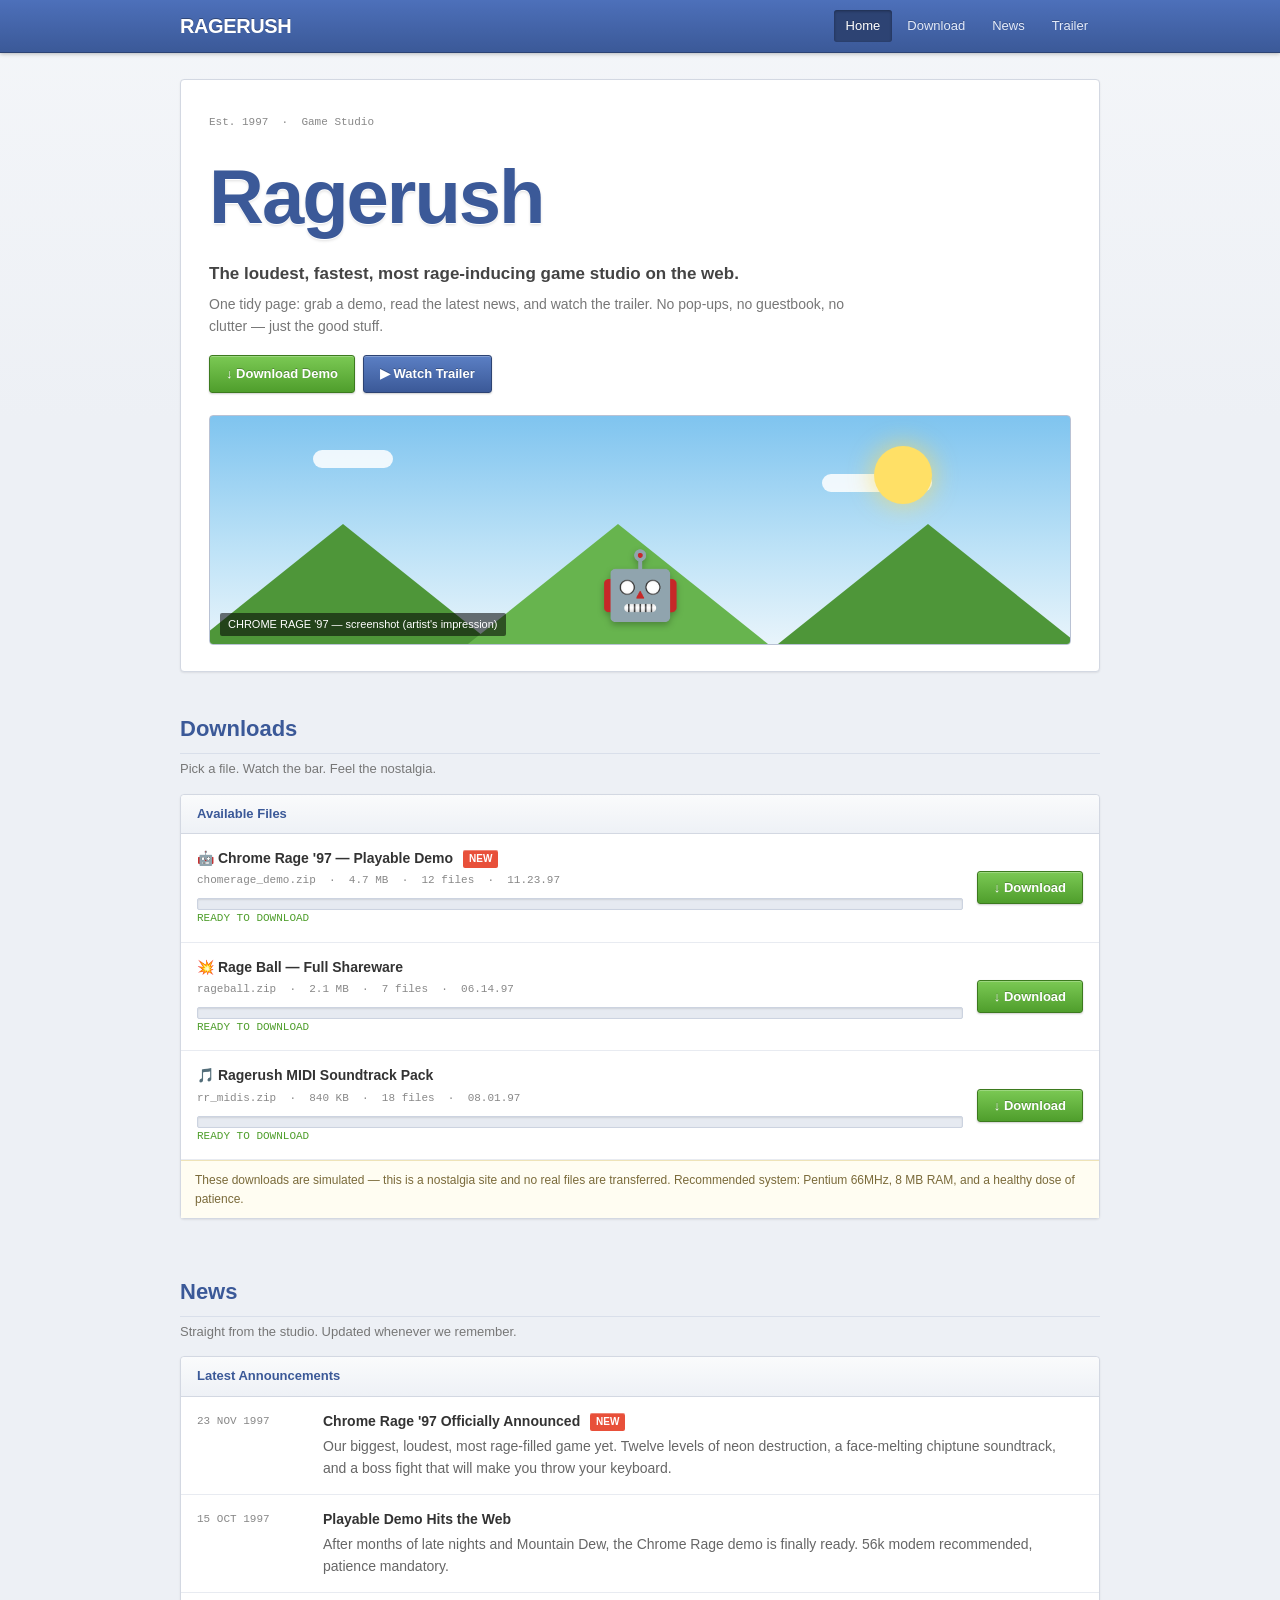
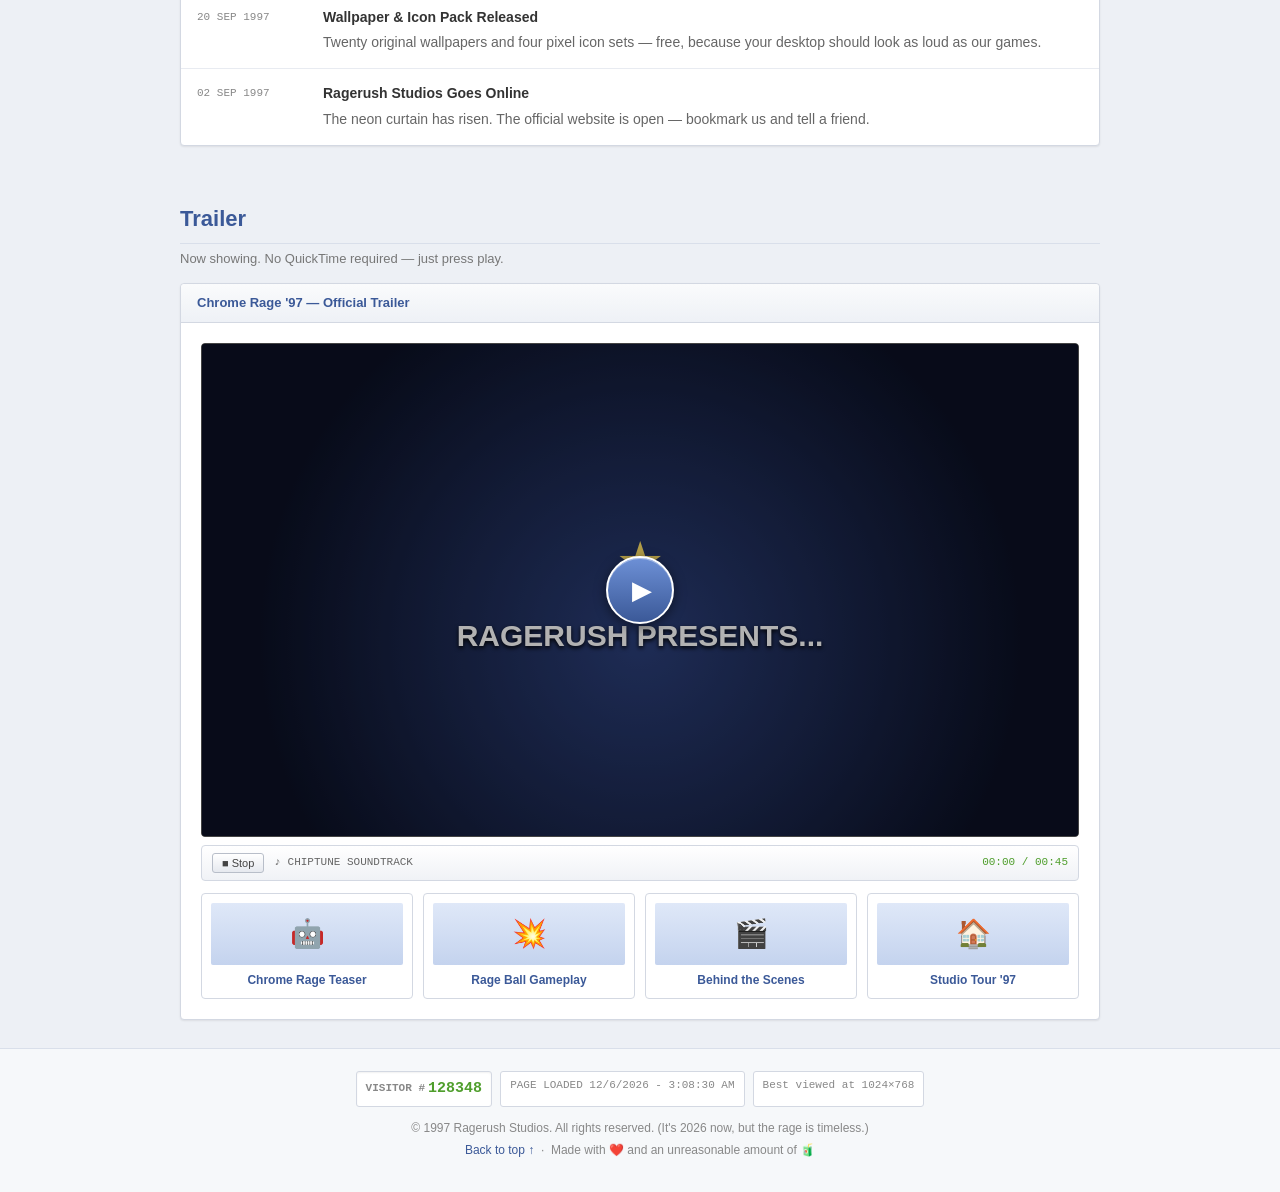
==== commit bb7f20ba: "Remove share buttons" ====
--- a/index.html
+++ b/index.html
@@ -29,10 +29,6 @@
       <div class="card hero-card">
         <div class="hero-top">
           <span class="meta">Est. 1997 &nbsp;·&nbsp; Game Studio</span>
-          <div class="share">
-            <button class="btn btn-green">Like</button>
-            <button class="btn btn-gray">Tweet</button>
-          </div>
         </div>
 
         <h1 class="hero-logo">Ragerush</h1>
--- a/css/modern.css
+++ b/css/modern.css
@@ -140,26 +140,11 @@
 .btn:active { box-shadow: inset 0 2px 3px rgba(0,0,0,0.3); }
 .btn-green { border-color: #3c7a1e; background: linear-gradient(#7bc954, var(--green)); }
 .btn-green:hover { background: linear-gradient(#86d45f, #58aa31); }
-.btn-gray {
-  border-color: #b8bec9;
-  background: linear-gradient(#fff, #e8ebf1);
-  color: #555;
-  text-shadow: 0 1px 0 #fff;
-}
-.btn-gray:hover { background: linear-gradient(#fff, #dfe3eb); color: #333; }
 
 /* ---------- hero ---------- */
 .hero { padding: 26px 0 12px; }
 .hero-card { padding: 30px 28px 26px; }
-.hero-top {
-  display: flex;
-  justify-content: space-between;
-  align-items: flex-start;
-  gap: 12px;
-  margin-bottom: 6px;
-}
-.share { display: flex; gap: 6px; }
-.share .btn { font-size: 11px; padding: 4px 9px; }
+.hero-top { margin-bottom: 6px; }
 .hero-logo {
   margin: 4px 0 2px;
   color: var(--blue);
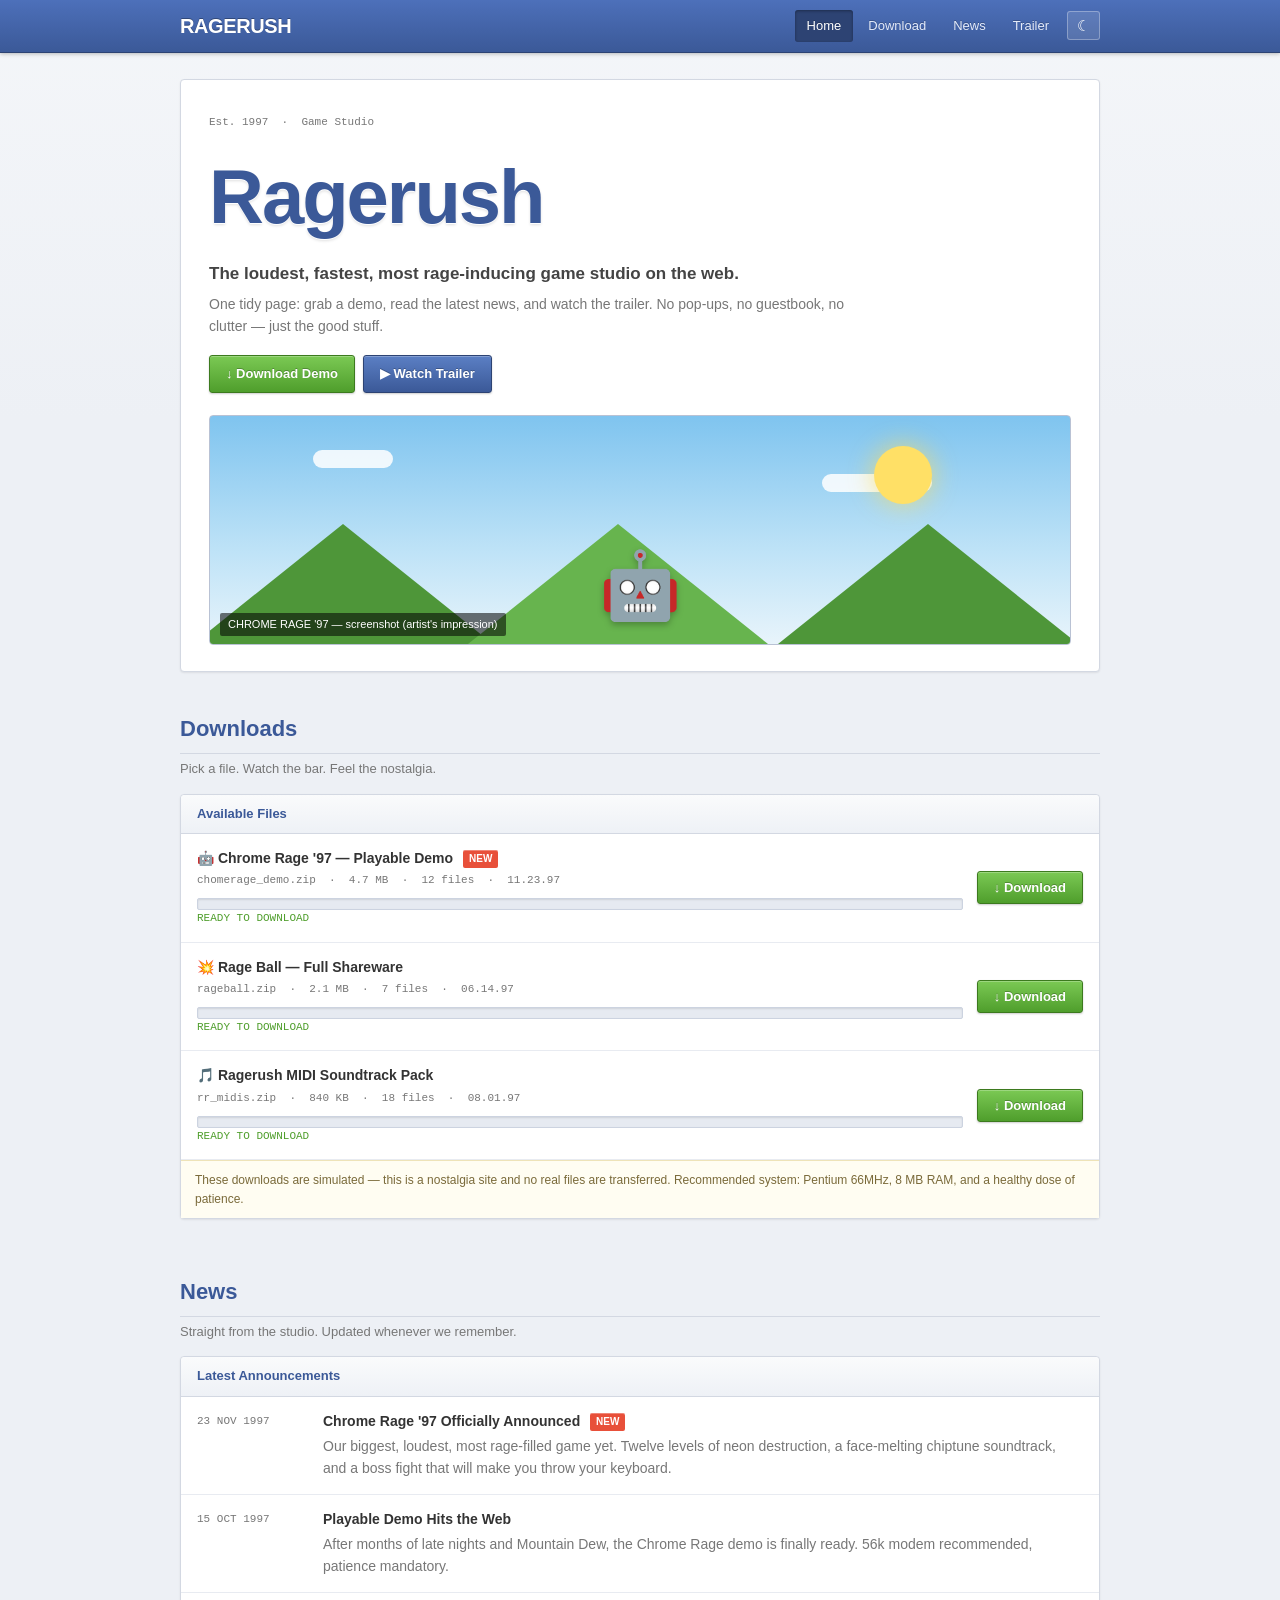
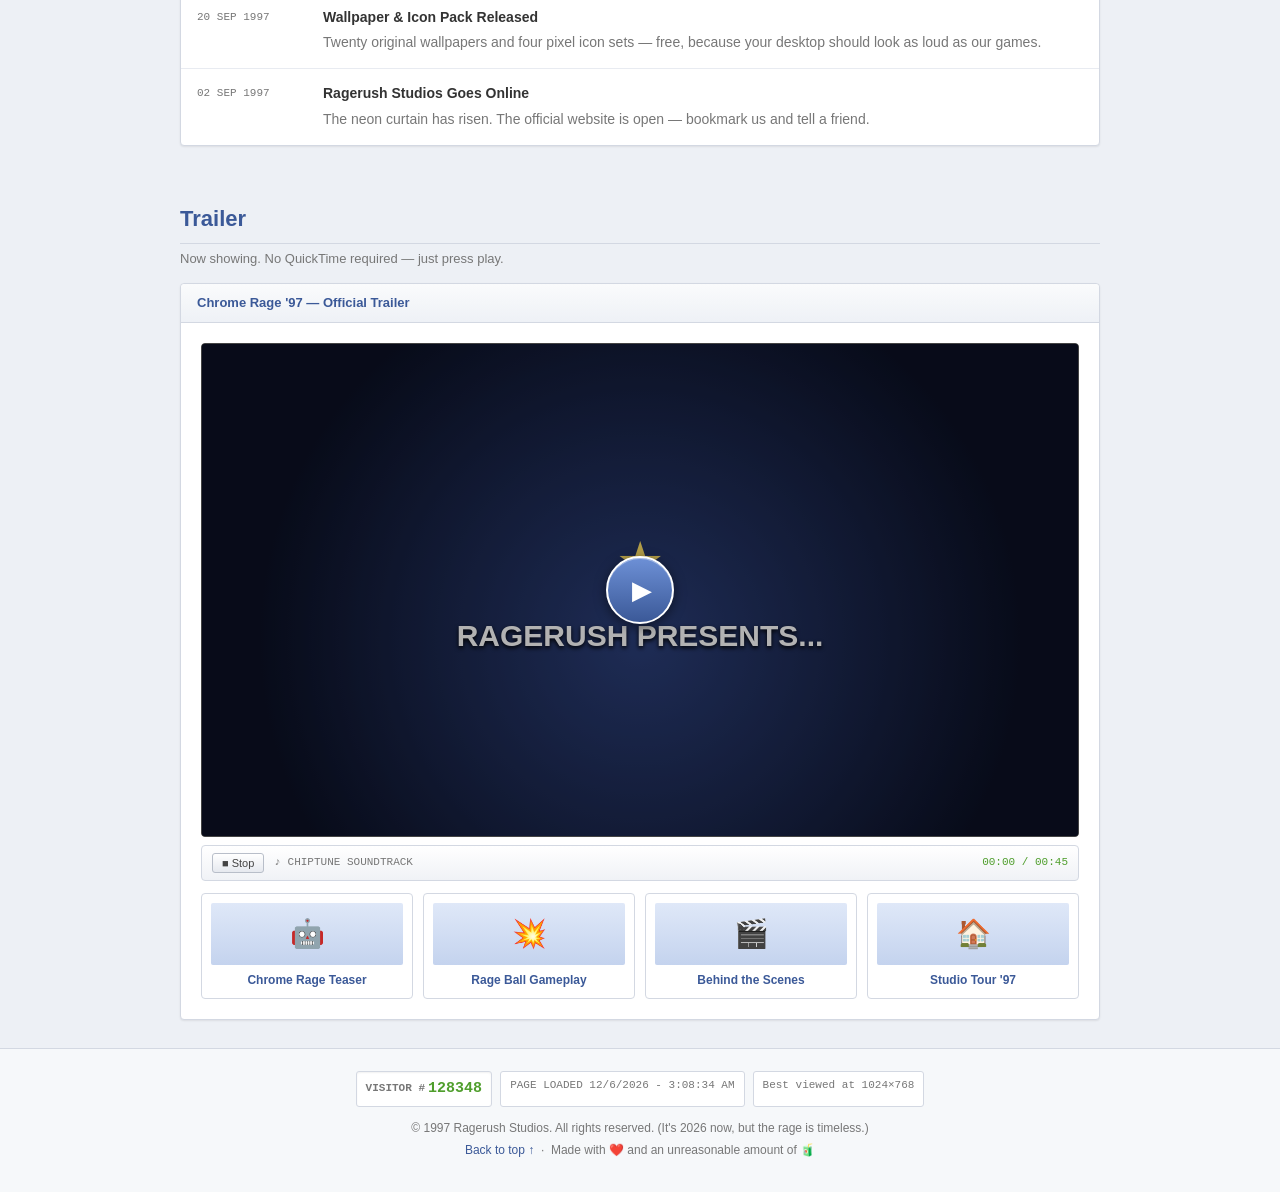
==== commit a9c921d9: "Add dark mode toggle" ====
--- a/index.html
+++ b/index.html
@@ -6,6 +6,12 @@
   <title>Ragerush — Home of the Rage</title>
   <meta name="description" content="Ragerush — game studio. Downloads, news and trailers on one tidy page.">
   <link rel="stylesheet" href="css/modern.css">
+  <script>
+    try {
+      var t = localStorage.getItem("rr_theme");
+      if (t === "dark" || t === "light") document.documentElement.setAttribute("data-theme", t);
+    } catch (e) {}
+  </script>
 </head>
 <body>
 
@@ -13,12 +19,15 @@
   <div class="topbar">
     <div class="container topbar-inner">
       <a href="#home" class="brand">RAGERUSH</a>
-      <button class="nav-toggle" id="nav-toggle" aria-label="Toggle menu">☰</button>
-      <div class="nav-links" id="nav-links">
-        <a href="#home" class="active" data-nav="home">Home</a>
-        <a href="#download" data-nav="download">Download</a>
-        <a href="#news" data-nav="news">News</a>
-        <a href="#trailer" data-nav="trailer">Trailer</a>
+      <div class="topbar-right">
+        <div class="nav-links" id="nav-links">
+          <a href="#home" class="active" data-nav="home">Home</a>
+          <a href="#download" data-nav="download">Download</a>
+          <a href="#news" data-nav="news">News</a>
+          <a href="#trailer" data-nav="trailer">Trailer</a>
+        </div>
+        <button class="theme-toggle" id="theme-toggle" title="Switch to dark mode" aria-label="Switch to dark mode">☾</button>
+        <button class="nav-toggle" id="nav-toggle" aria-label="Toggle menu">☰</button>
       </div>
     </div>
   </div>
@@ -185,7 +194,7 @@
     <div class="container">
       <div class="footer-stats">
         <div class="counter">
-          <span style="font-size:11px;color:#888;">VISITOR #</span>
+          <span style="font-size:11px;color:var(--muted);">VISITOR #</span>
           <span id="visitor-counter">000000</span>
         </div>
         <div class="pill" id="clock"></div>
--- a/css/modern.css
+++ b/css/modern.css
@@ -1,23 +1,93 @@
 /* ============================================================
-   RAGERUSH - Clean 2010s-era web design (Web 2.0 / flat-glossy)
+   RAGERUSH - Clean 2010s-era web design + light/dark theme
    ============================================================ */
 
 :root {
   --blue: #3b5998;
   --blue-dark: #2d4373;
   --blue-light: #6d84b4;
+  --link: #3b5998;
+
+  --page-top: #f4f6f9;
   --bg: #edf0f5;
   --card: #ffffff;
   --border: #d3d8e2;
+  --divider: #e8ebf1;
+
   --text: #333333;
   --muted: #777777;
+  --heading: #444444;
+  --logo-shadow: 0 1px 0 #fff, 0 2px 3px rgba(0,0,0,0.12);
+
+  --head-top: #fafbfc;
+  --head-bottom: #eef1f6;
+
   --green: #4f9e2c;
+  --good: #4f9e2c;
+
+  --track: #e6eaf1;
+  --track-border: #ccd3e0;
+
+  --note-bg: #fffdf2;
+  --note-border: #eee3b8;
+  --note-text: #7a6a3a;
+
+  --bar-top: #ffffff;
+  --bar-bottom: #f0f2f6;
+  --ctrl-top: #ffffff;
+  --ctrl-bottom: #e6e9ef;
+  --ctrl-border: #b8bec9;
+  --ctrl-text: #444444;
+
+  --thumb-art-top: #dfe8f8;
+  --thumb-art-bottom: #c4d3ee;
+
+  --footer-bg: rgba(255,255,255,0.55);
+
   --radius: 4px;
   --max: 960px;
 }
 
+[data-theme="dark"] {
+  --link: #8ab4ff;
+
+  --page-top: #10141c;
+  --bg: #161a22;
+  --card: #202632;
+  --border: #333b4a;
+  --divider: #2c3442;
+
+  --text: #dfe4ec;
+  --muted: #9aa5b5;
+  --heading: #e6ebf3;
+  --logo-shadow: 0 2px 5px rgba(0,0,0,0.55);
+
+  --head-top: #252c39;
+  --head-bottom: #1d232e;
+
+  --good: #7ee05c;
+
+  --track: #11161e;
+  --track-border: #394252;
+
+  --note-bg: #2a2718;
+  --note-border: #4a4226;
+  --note-text: #d8c98a;
+
+  --bar-top: #252c39;
+  --bar-bottom: #1b212b;
+  --ctrl-top: #2a3240;
+  --ctrl-bottom: #202632;
+  --ctrl-border: #3c4555;
+  --ctrl-text: #cbd3df;
+
+  --thumb-art-top: #2b3446;
+  --thumb-art-bottom: #1c2330;
+
+  --footer-bg: rgba(0,0,0,0.18);
+}
+
 * { box-sizing: border-box; }
-
 html { scroll-behavior: smooth; }
 
 body {
@@ -26,23 +96,18 @@
   font-size: 14px;
   line-height: 1.55;
   color: var(--text);
-  background: linear-gradient(180deg, #f4f6f9 0%, var(--bg) 420px);
+  background: linear-gradient(180deg, var(--page-top) 0%, var(--bg) 420px);
   -webkit-font-smoothing: antialiased;
-}
-
-a { color: var(--blue); text-decoration: none; }
+  transition: background 0.2s, color 0.2s;
+}
+
+a { color: var(--link); text-decoration: none; }
 a:hover { text-decoration: underline; }
 
-.container {
-  width: 100%;
-  max-width: var(--max);
-  margin: 0 auto;
-  padding: 0 20px;
-}
-
+.container { width: 100%; max-width: var(--max); margin: 0 auto; padding: 0 20px; }
 section { scroll-margin-top: 66px; }
 
-/* ---------- top bar (classic blue header) ---------- */
+/* ---------- top bar ---------- */
 .topbar {
   background: linear-gradient(#4d70ba, var(--blue));
   border-bottom: 1px solid var(--blue-dark);
@@ -58,6 +123,7 @@
   height: 52px;
   gap: 16px;
 }
+.topbar-right { display: flex; align-items: center; gap: 6px; }
 .brand {
   color: #fff;
   font-size: 20px;
@@ -80,16 +146,25 @@
   color: #fff;
   box-shadow: inset 0 1px 3px rgba(0, 0, 0, 0.35);
 }
+.theme-toggle,
 .nav-toggle {
-  display: none;
-  background: rgba(255,255,255,0.12);
-  border: 1px solid rgba(255,255,255,0.3);
+  background: rgba(255, 255, 255, 0.12);
+  border: 1px solid rgba(255, 255, 255, 0.3);
   color: #fff;
   border-radius: 3px;
-  padding: 4px 10px;
-  font-size: 16px;
   cursor: pointer;
-}
+  font-family: inherit;
+}
+.theme-toggle {
+  font-size: 15px;
+  line-height: 1;
+  padding: 6px 9px;
+  min-width: 32px;
+}
+.theme-toggle:hover,
+.nav-toggle:hover { background: rgba(255, 255, 255, 0.22); }
+.nav-toggle { display: none; font-size: 16px; padding: 4px 10px; }
+
 @media (max-width: 680px) {
   .nav-links {
     display: none;
@@ -113,10 +188,10 @@
 }
 .card-head {
   padding: 9px 16px;
-  background: linear-gradient(#fafbfc, #eef1f6);
+  background: linear-gradient(var(--head-top), var(--head-bottom));
   border-bottom: 1px solid var(--border);
   border-radius: var(--radius) var(--radius) 0 0;
-  color: var(--blue);
+  color: var(--link);
   font-weight: bold;
   font-size: 13px;
 }
@@ -147,18 +222,13 @@
 .hero-top { margin-bottom: 6px; }
 .hero-logo {
   margin: 4px 0 2px;
-  color: var(--blue);
+  color: var(--link);
   font-size: clamp(46px, 8vw, 76px);
   font-weight: bold;
   letter-spacing: -2px;
-  text-shadow: 0 1px 0 #fff, 0 2px 3px rgba(0,0,0,0.12);
-}
-.tagline {
-  margin: 6px 0 4px;
-  font-size: 17px;
-  color: #444;
-  font-weight: bold;
-}
+  text-shadow: var(--logo-shadow);
+}
+.tagline { margin: 6px 0 4px; font-size: 17px; color: var(--heading); font-weight: bold; }
 .hero-desc { max-width: 640px; margin: 6px 0 18px; color: var(--muted); }
 .hero-actions { display: flex; flex-wrap: wrap; gap: 8px; }
 
@@ -172,12 +242,7 @@
   overflow: hidden;
   background: linear-gradient(#7fc4ef 0%, #bfe3f7 60%, #e8f4fb 100%);
 }
-.banner .cloud {
-  position: absolute;
-  background: rgba(255,255,255,0.85);
-  border-radius: 40px;
-  height: 18px;
-}
+.banner .cloud { position: absolute; background: rgba(255,255,255,0.85); border-radius: 40px; height: 18px; }
 .banner .c1 { width: 80px; top: 34px; left: 12%; }
 .banner .c2 { width: 110px; top: 58px; right: 16%; }
 .banner .sun {
@@ -210,39 +275,29 @@
 }
 @keyframes bob { 0%,100% { transform: translateX(-50%) translateY(0); } 50% { transform: translateX(-50%) translateY(-9px); } }
 
-/* ---------- section shells ---------- */
+/* ---------- sections ---------- */
 .section { padding: 28px 0; }
 .section-head { margin-bottom: 14px; }
 .section-title {
-  margin: 0;
-  font-size: 22px;
-  color: var(--blue);
-  border-bottom: 1px solid #d9dfea;
-  padding-bottom: 7px;
+  margin: 0; font-size: 22px; color: var(--link);
+  border-bottom: 1px solid var(--border); padding-bottom: 7px;
 }
 .section-sub { margin: 5px 0 0; color: var(--muted); font-size: 13px; }
 
 /* ---------- download ---------- */
 .download-item {
-  display: flex;
-  flex-wrap: wrap;
-  align-items: center;
-  gap: 14px;
-  padding: 14px 16px;
-  border-bottom: 1px solid #e8ebf1;
+  display: flex; flex-wrap: wrap; align-items: center; gap: 14px;
+  padding: 14px 16px; border-bottom: 1px solid var(--divider);
 }
 .download-item:last-child { border-bottom: none; }
 .download-info { flex: 1 1 280px; min-width: 0; }
 .download-info h3 { margin: 0 0 3px; font-size: 14px; }
-.meta { color: #888; font-size: 11px; font-family: "Courier New", monospace; }
-.dl-status { color: var(--green); }
+.meta { color: var(--muted); font-size: 11px; font-family: "Courier New", monospace; }
+.dl-status { color: var(--good); }
 .progress {
-  height: 12px;
-  margin-top: 9px;
-  background: #e6eaf1;
-  border: 1px solid #ccd3e0;
-  border-radius: 2px;
-  box-shadow: inset 0 1px 2px rgba(0,0,0,0.1);
+  height: 12px; margin-top: 9px;
+  background: var(--track); border: 1px solid var(--track-border);
+  border-radius: 2px; box-shadow: inset 0 1px 2px rgba(0,0,0,0.1);
   overflow: hidden;
 }
 .progress-fill {
@@ -252,60 +307,37 @@
   transition: width 0.3s;
 }
 .tag {
-  display: inline-block;
-  background: #e8503a;
-  color: #fff;
-  font-size: 10px;
-  font-weight: bold;
-  padding: 1px 6px;
-  border-radius: 2px;
-  vertical-align: middle;
-  margin-left: 6px;
+  display: inline-block; background: #e8503a; color: #fff;
+  font-size: 10px; font-weight: bold; padding: 1px 6px;
+  border-radius: 2px; vertical-align: middle; margin-left: 6px;
   box-shadow: inset 0 1px 0 rgba(255,255,255,0.3);
 }
 .note {
-  margin: 0;
-  padding: 10px 14px;
-  background: #fffdf2;
-  border-top: 1px solid #eee3b8;
-  color: #7a6a3a;
-  font-size: 12px;
+  margin: 0; padding: 10px 14px;
+  background: var(--note-bg); border-top: 1px solid var(--note-border);
+  color: var(--note-text); font-size: 12px;
 }
 
 /* ---------- news ---------- */
 .news-item {
-  display: grid;
-  grid-template-columns: 110px 1fr;
-  gap: 16px;
-  padding: 14px 16px;
-  border-bottom: 1px solid #e8ebf1;
+  display: grid; grid-template-columns: 110px 1fr; gap: 16px;
+  padding: 14px 16px; border-bottom: 1px solid var(--divider);
 }
 .news-item:last-child { border-bottom: none; }
-.news-date {
-  color: #888;
-  font-size: 11px;
-  font-family: "Courier New", monospace;
-  padding-top: 2px;
-}
+.news-date { color: var(--muted); font-size: 11px; font-family: "Courier New", monospace; padding-top: 2px; }
 .news-item h3 { margin: 0 0 4px; font-size: 14px; }
-.news-item h3 a { color: var(--blue); }
-.news-item p { margin: 0; color: #666; }
+.news-item p { margin: 0; color: var(--muted); }
 @media (max-width: 560px) { .news-item { grid-template-columns: 1fr; gap: 2px; } }
 
 /* ---------- player ---------- */
 .player {
-  position: relative;
-  aspect-ratio: 16 / 9;
-  background: #111;
-  border: 1px solid #444;
-  border-radius: var(--radius);
-  overflow: hidden;
-  box-shadow: inset 0 0 30px #000;
+  position: relative; aspect-ratio: 16 / 9;
+  background: #111; border: 1px solid #444; border-radius: var(--radius);
+  overflow: hidden; box-shadow: inset 0 0 30px #000;
 }
 .player-scene {
   position: absolute; inset: 0;
-  display: flex; flex-direction: column;
-  align-items: center; justify-content: center;
+  display: flex; flex-direction: column; align-items: center; justify-content: center;
   text-align: center; padding: 0 16px;
   background: radial-gradient(circle at 50% 60%, #2b3f7a, #0b1024 72%);
 }
@@ -329,63 +361,49 @@
 .player.playing .play-overlay { display: none; }
 .player.playing .star { animation-duration: 1.8s; }
 .player-bar {
-  display: flex; align-items: center; gap: 10px;
-  margin-top: 8px; padding: 7px 10px;
-  background: linear-gradient(#fff, #f0f2f6);
-  border: 1px solid var(--border);
-  border-radius: var(--radius);
-  color: #666; font-size: 11px;
-  font-family: "Courier New", monospace;
+  display: flex; align-items: center; gap: 10px; margin-top: 8px;
+  padding: 7px 10px;
+  background: linear-gradient(var(--bar-top), var(--bar-bottom));
+  border: 1px solid var(--border); border-radius: var(--radius);
+  color: var(--muted); font-size: 11px; font-family: "Courier New", monospace;
 }
 .player-bar .ctrl {
-  background: linear-gradient(#fff, #e6e9ef);
-  border: 1px solid #b8bec9;
-  border-radius: 3px;
-  padding: 3px 9px;
-  color: #444;
-  font-size: 11px;
-  cursor: pointer;
-}
-.player-bar .time { margin-left: auto; color: var(--green); }
+  background: linear-gradient(var(--ctrl-top), var(--ctrl-bottom));
+  border: 1px solid var(--ctrl-border); border-radius: 3px;
+  padding: 3px 9px; color: var(--ctrl-text); font-size: 11px; cursor: pointer;
+}
+.player-bar .time { margin-left: auto; color: var(--good); }
 .thumbs { display: grid; grid-template-columns: repeat(auto-fit, minmax(140px, 1fr)); gap: 10px; margin-top: 12px; }
 .thumb {
-  background: #fff;
-  border: 1px solid var(--border);
-  border-radius: var(--radius);
-  padding: 9px;
-  text-align: center;
-  cursor: pointer;
+  background: var(--card); border: 1px solid var(--border);
+  border-radius: var(--radius); padding: 9px; text-align: center; cursor: pointer;
 }
 .thumb:hover { border-color: var(--blue-light); box-shadow: 0 1px 4px rgba(59,89,152,0.25); }
 .thumb-art {
   height: 62px; border-radius: 2px; margin-bottom: 6px;
   display: flex; align-items: center; justify-content: center;
-  font-size: 28px; background: linear-gradient(#dfe8f8, #c4d3ee);
-}
-.thumb h4 { margin: 0; font-size: 12px; color: var(--blue); }
+  font-size: 28px;
+  background: linear-gradient(var(--thumb-art-top), var(--thumb-art-bottom));
+}
+.thumb h4 { margin: 0; font-size: 12px; color: var(--link); }
 
 /* ---------- footer ---------- */
 .footer {
-  border-top: 1px solid #d9dfea;
-  background: rgba(255,255,255,0.55);
-  padding: 22px 0 28px;
-  text-align: center;
-  color: #888;
-  font-size: 12px;
+  border-top: 1px solid var(--border);
+  background: var(--footer-bg);
+  padding: 22px 0 28px; text-align: center;
+  color: var(--muted); font-size: 12px;
 }
 .footer-stats { display: flex; justify-content: center; gap: 8px; flex-wrap: wrap; margin-bottom: 12px; }
 .counter {
   display: inline-flex; align-items: center; gap: 3px;
-  background: #fff; border: 1px solid var(--border);
+  background: var(--card); border: 1px solid var(--border);
   border-radius: 3px; padding: 5px 9px;
   box-shadow: inset 0 1px 2px rgba(0,0,0,0.06);
 }
-.counter span {
-  font-family: "Courier New", monospace; font-weight: bold; font-size: 15px;
-  color: var(--green);
-}
+.counter span { font-family: "Courier New", monospace; font-weight: bold; font-size: 15px; color: var(--good); }
 .pill {
-  background: #fff; border: 1px solid var(--border);
+  background: var(--card); border: 1px solid var(--border);
   border-radius: 3px; padding: 5px 9px;
   font-family: "Courier New", monospace; font-size: 11px;
 }
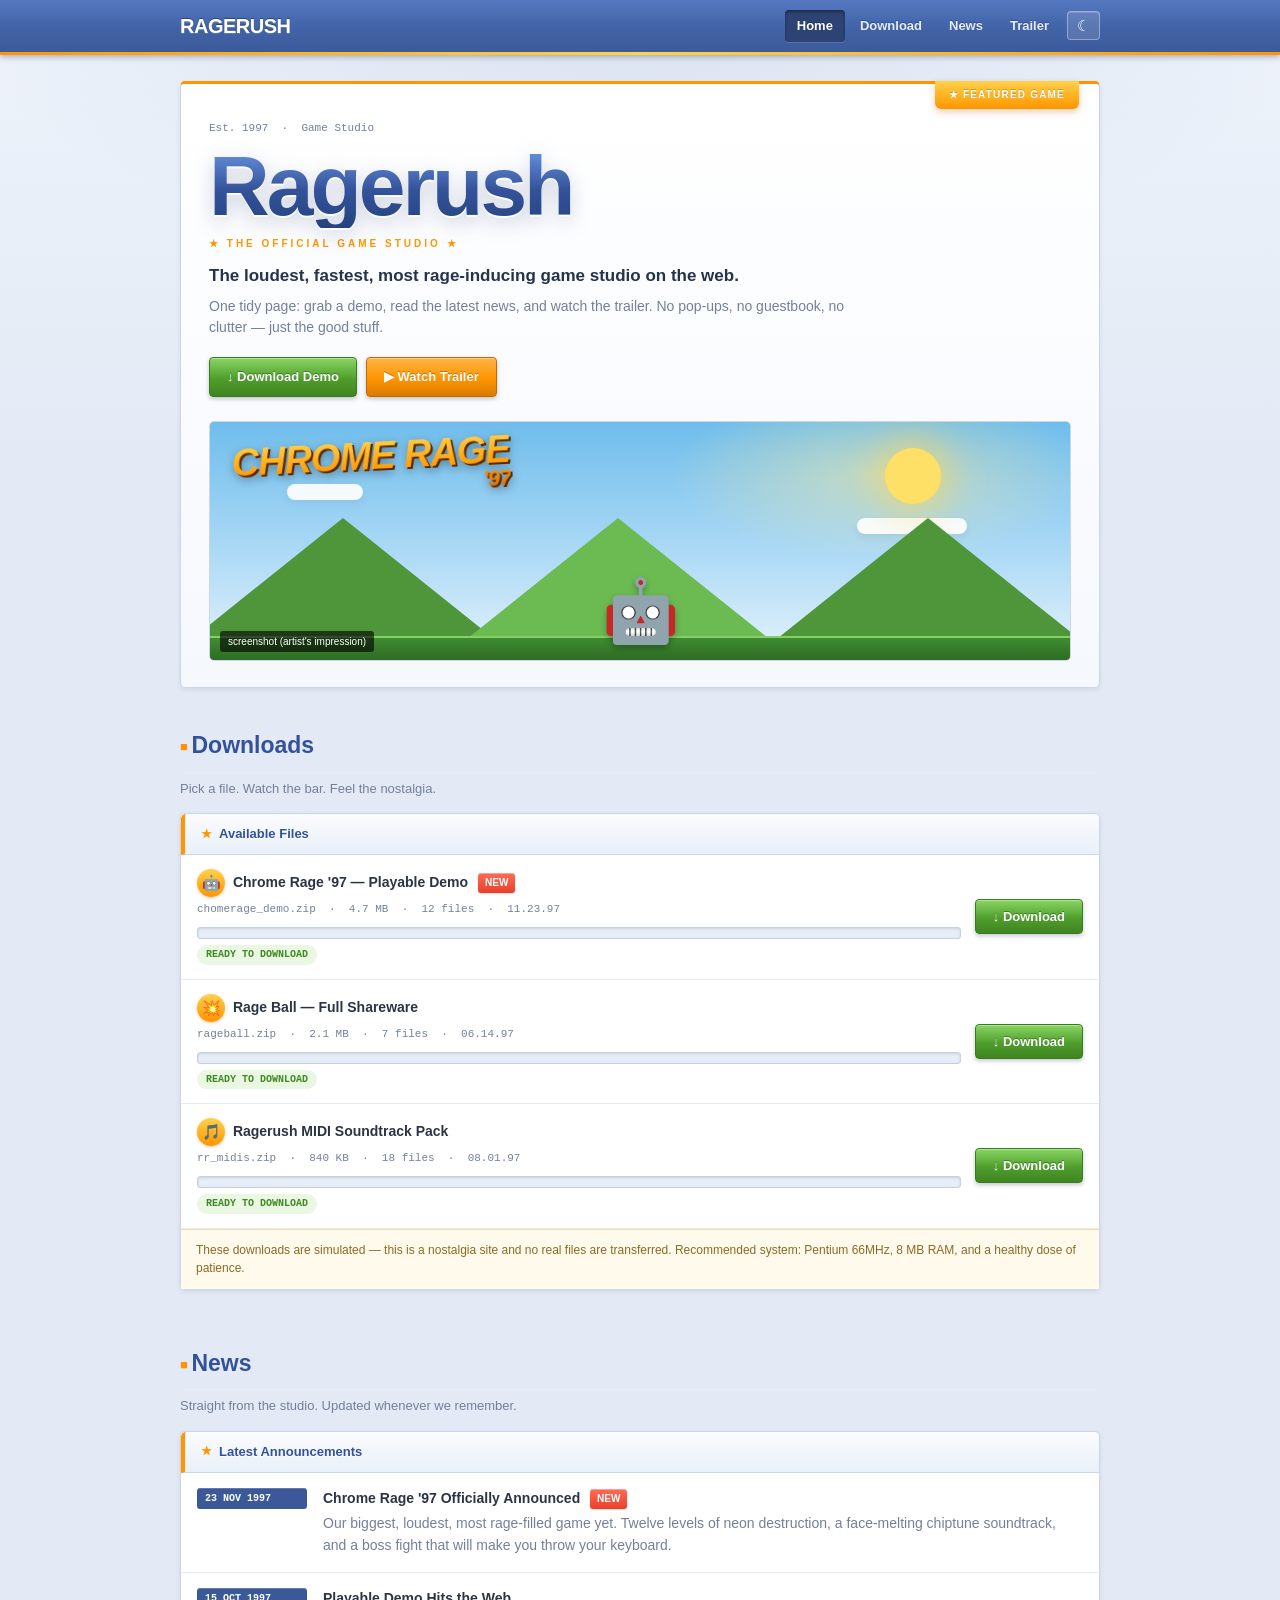
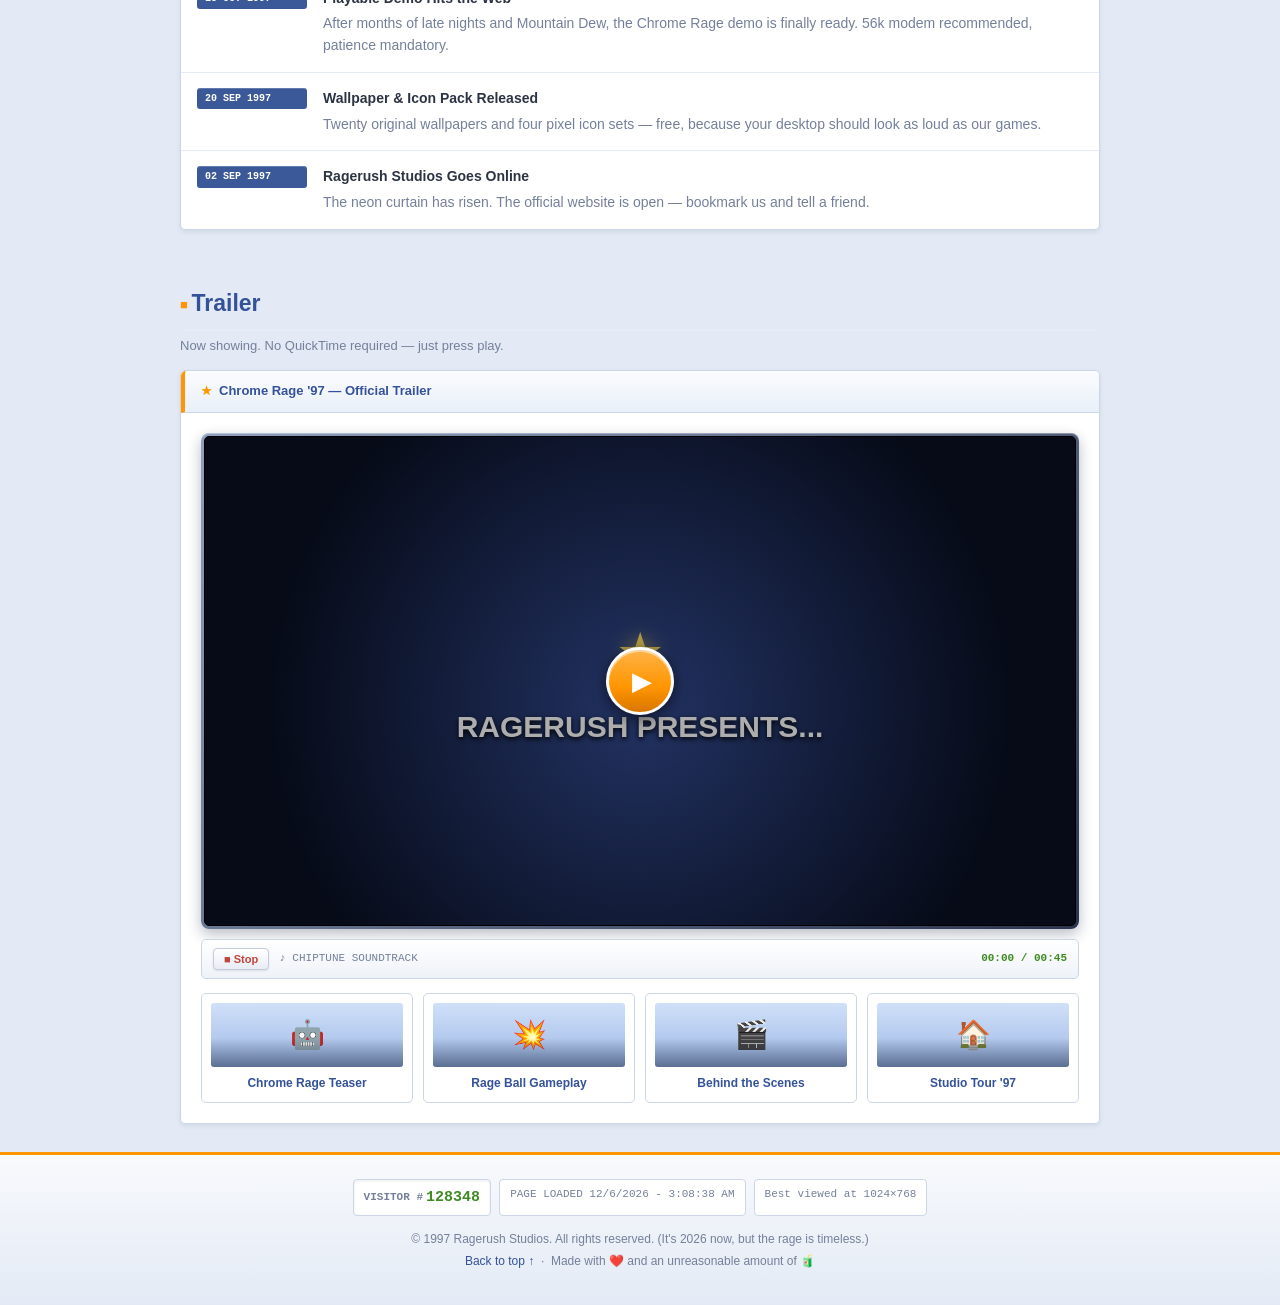
==== commit 2fae2861: "Improve 2010s UI" ====
--- a/index.html
+++ b/index.html
@@ -36,27 +36,31 @@
   <section id="home" class="hero">
     <div class="container">
       <div class="card hero-card">
+        <div class="ribbon">★ FEATURED GAME</div>
         <div class="hero-top">
           <span class="meta">Est. 1997 &nbsp;·&nbsp; Game Studio</span>
         </div>
 
         <h1 class="hero-logo">Ragerush</h1>
+        <div class="hero-stars">★ The Official Game Studio ★</div>
         <p class="tagline">The loudest, fastest, most rage-inducing game studio on the web.</p>
         <p class="hero-desc">One tidy page: grab a demo, read the latest news, and watch the trailer. No pop-ups, no guestbook, no clutter — just the good stuff.</p>
         <div class="hero-actions">
           <a href="#download" class="btn btn-green">↓ Download Demo</a>
-          <a href="#trailer" class="btn">▶ Watch Trailer</a>
+          <a href="#trailer" class="btn btn-orange">▶ Watch Trailer</a>
         </div>
 
         <div class="banner">
           <div class="cloud c1"></div>
           <div class="cloud c2"></div>
           <div class="sun"></div>
+          <div class="banner-title">CHROME RAGE<span>'97</span></div>
           <div class="hill h1"></div>
           <div class="hill h2"></div>
           <div class="hill h3"></div>
+          <div class="ground"></div>
           <div class="bot">🤖</div>
-          <div class="banner-caption">CHROME RAGE '97 — screenshot (artist's impression)</div>
+          <div class="banner-caption">screenshot (artist's impression)</div>
         </div>
       </div>
     </div>
@@ -75,7 +79,7 @@
 
         <div id="dl-1" class="download-item">
           <div class="download-info">
-            <h3>🤖 Chrome Rage '97 — Playable Demo <span class="tag">NEW</span></h3>
+            <h3><span class="file-icon">🤖</span> Chrome Rage '97 — Playable Demo <span class="tag">NEW</span></h3>
             <div class="meta">chomerage_demo.zip &nbsp;·&nbsp; 4.7 MB &nbsp;·&nbsp; 12 files &nbsp;·&nbsp; 11.23.97</div>
             <div class="progress"><div class="progress-fill"></div></div>
             <div class="meta dl-status">READY TO DOWNLOAD</div>
@@ -85,7 +89,7 @@
 
         <div id="dl-2" class="download-item">
           <div class="download-info">
-            <h3>💥 Rage Ball — Full Shareware</h3>
+            <h3><span class="file-icon">💥</span> Rage Ball — Full Shareware</h3>
             <div class="meta">rageball.zip &nbsp;·&nbsp; 2.1 MB &nbsp;·&nbsp; 7 files &nbsp;·&nbsp; 06.14.97</div>
             <div class="progress"><div class="progress-fill"></div></div>
             <div class="meta dl-status">READY TO DOWNLOAD</div>
@@ -95,7 +99,7 @@
 
         <div id="dl-3" class="download-item">
           <div class="download-info">
-            <h3>🎵 Ragerush MIDI Soundtrack Pack</h3>
+            <h3><span class="file-icon">🎵</span> Ragerush MIDI Soundtrack Pack</h3>
             <div class="meta">rr_midis.zip &nbsp;·&nbsp; 840 KB &nbsp;·&nbsp; 18 files &nbsp;·&nbsp; 08.01.97</div>
             <div class="progress"><div class="progress-fill"></div></div>
             <div class="meta dl-status">READY TO DOWNLOAD</div>
@@ -162,13 +166,15 @@
       <div class="card">
         <div class="card-head">Chrome Rage '97 — Official Trailer</div>
         <div class="card-body">
-          <div class="player" id="video-player">
-            <div class="player-scene">
-              <div class="star">★</div>
-              <div class="txt scene-text">RAGERUSH PRESENTS...</div>
-            </div>
-            <div class="play-overlay">
-              <div class="play-circle">▶</div>
+          <div class="player-shell">
+            <div class="player" id="video-player">
+              <div class="player-scene">
+                <div class="star">★</div>
+                <div class="txt scene-text">RAGERUSH PRESENTS...</div>
+              </div>
+              <div class="play-overlay">
+                <div class="play-circle">▶</div>
+              </div>
             </div>
           </div>
 
--- a/css/modern.css
+++ b/css/modern.css
@@ -1,90 +1,114 @@
 /* ============================================================
-   RAGERUSH - Clean 2010s-era web design + light/dark theme
+   RAGERUSH - Lively 2010s web design (light + dark theme)
    ============================================================ */
 
 :root {
   --blue: #3b5998;
   --blue-dark: #2d4373;
   --blue-light: #6d84b4;
-  --link: #3b5998;
-
-  --page-top: #f4f6f9;
-  --bg: #edf0f5;
+  --link: #34529a;
+  --accent: #ff9500;
+  --accent-2: #ffd24a;
+  --accent-soft: #fff3df;
+
+  --page-top: #eef3fb;
+  --bg: #e3eaf5;
   --card: #ffffff;
-  --border: #d3d8e2;
-  --divider: #e8ebf1;
-
-  --text: #333333;
-  --muted: #777777;
-  --heading: #444444;
-  --logo-shadow: 0 1px 0 #fff, 0 2px 3px rgba(0,0,0,0.12);
-
-  --head-top: #fafbfc;
-  --head-bottom: #eef1f6;
+  --hero-bottom: #f5f8fd;
+  --border: #cbd6e8;
+  --divider: #e6ecf6;
+  --row-hover: #f7faff;
+
+  --text: #2c3444;
+  --muted: #74809a;
+  --heading: #26334a;
+  --logo-filter: drop-shadow(0 2px 0 rgba(255,255,255,.85)) drop-shadow(0 6px 10px rgba(35,60,110,.22));
+
+  --head-top: #fbfcfe;
+  --head-bottom: #e9f0f9;
 
   --green: #4f9e2c;
-  --good: #4f9e2c;
-
-  --track: #e6eaf1;
-  --track-border: #ccd3e0;
-
-  --note-bg: #fffdf2;
-  --note-border: #eee3b8;
-  --note-text: #7a6a3a;
+  --good: #3f8a22;
+  --good-soft: #eaf7e2;
+
+  --date-bg: #3b5998;
+
+  --track: #e8eef7;
+  --track-border: #c4d0e4;
+  --track-shine: rgba(255,255,255,.65);
+
+  --note-bg: #fffaec;
+  --note-border: #f0dda6;
+  --note-text: #8a6b26;
 
   --bar-top: #ffffff;
-  --bar-bottom: #f0f2f6;
+  --bar-bottom: #eef2f8;
   --ctrl-top: #ffffff;
-  --ctrl-bottom: #e6e9ef;
-  --ctrl-border: #b8bec9;
-  --ctrl-text: #444444;
-
-  --thumb-art-top: #dfe8f8;
-  --thumb-art-bottom: #c4d3ee;
-
-  --footer-bg: rgba(255,255,255,0.55);
-
-  --radius: 4px;
+  --ctrl-bottom: #e8edf5;
+  --ctrl-border: #c3ccdd;
+  --ctrl-text: #444d61;
+
+  --thumb-art-top: #cfe0f8;
+  --thumb-art-bottom: #9db8e6;
+  --thumb-shade: rgba(12,22,44,.45);
+
+  --footer-bg: linear-gradient(180deg, rgba(255,255,255,.75), rgba(227,234,245,.75));
+  --frame-top: #8fa1bf;
+  --frame-bottom: #2b3550;
+
+  --radius: 5px;
   --max: 960px;
 }
 
 [data-theme="dark"] {
   --link: #8ab4ff;
-
-  --page-top: #10141c;
-  --bg: #161a22;
-  --card: #202632;
-  --border: #333b4a;
-  --divider: #2c3442;
-
-  --text: #dfe4ec;
-  --muted: #9aa5b5;
-  --heading: #e6ebf3;
-  --logo-shadow: 0 2px 5px rgba(0,0,0,0.55);
-
-  --head-top: #252c39;
-  --head-bottom: #1d232e;
+  --accent: #ffab33;
+  --accent-2: #ffd875;
+  --accent-soft: #3a2c16;
+
+  --page-top: #0e131d;
+  --bg: #151b27;
+  --card: #1e2532;
+  --hero-bottom: #1b2230;
+  --border: #333e52;
+  --divider: #2b3444;
+  --row-hover: #242d3d;
+
+  --text: #e2e8f2;
+  --muted: #98a4b8;
+  --heading: #eef3fb;
+  --logo-filter: drop-shadow(0 2px 0 rgba(0,0,0,.55)) drop-shadow(0 6px 12px rgba(0,0,0,.45));
+
+  --head-top: #273044;
+  --head-bottom: #1d2533;
 
   --good: #7ee05c;
-
-  --track: #11161e;
-  --track-border: #394252;
-
-  --note-bg: #2a2718;
+  --good-soft: #21391f;
+
+  --date-bg: #2f528c;
+
+  --track: #101722;
+  --track-border: #3a465a;
+  --track-shine: rgba(255,255,255,.08);
+
+  --note-bg: #2c2718;
   --note-border: #4a4226;
   --note-text: #d8c98a;
 
-  --bar-top: #252c39;
-  --bar-bottom: #1b212b;
-  --ctrl-top: #2a3240;
-  --ctrl-bottom: #202632;
-  --ctrl-border: #3c4555;
-  --ctrl-text: #cbd3df;
-
-  --thumb-art-top: #2b3446;
-  --thumb-art-bottom: #1c2330;
-
-  --footer-bg: rgba(0,0,0,0.18);
+  --bar-top: #273044;
+  --bar-bottom: #1d2533;
+  --ctrl-top: #2d374a;
+  --ctrl-bottom: #232c3c;
+  --ctrl-border: #3e4a60;
+  --ctrl-text: #cdd6e4;
+
+  --thumb-art-top: #2d3a52;
+  --thumb-art-bottom: #1a2231;
+  --thumb-shade: rgba(0,0,0,.6);
+
+  --footer-bg: rgba(0,0,0,.28);
+  --frame-top: #3b4861;
+  --frame-bottom: #0d1219;
 }
 
 * { box-sizing: border-box; }
@@ -96,182 +120,196 @@
   font-size: 14px;
   line-height: 1.55;
   color: var(--text);
-  background: linear-gradient(180deg, var(--page-top) 0%, var(--bg) 420px);
+  background: radial-gradient(1000px 380px at 50% 0%, rgba(59,89,152,.10), transparent 70%),
+              linear-gradient(180deg, var(--page-top) 0%, var(--bg) 460px);
   -webkit-font-smoothing: antialiased;
-  transition: background 0.2s, color 0.2s;
+  transition: background .25s, color .25s;
 }
 
 a { color: var(--link); text-decoration: none; }
 a:hover { text-decoration: underline; }
-
 .container { width: 100%; max-width: var(--max); margin: 0 auto; padding: 0 20px; }
-section { scroll-margin-top: 66px; }
+section { scroll-margin-top: 70px; }
 
 /* ---------- top bar ---------- */
 .topbar {
-  background: linear-gradient(#4d70ba, var(--blue));
-  border-bottom: 1px solid var(--blue-dark);
-  box-shadow: 0 1px 4px rgba(0, 0, 0, 0.25);
-  position: sticky;
-  top: 0;
-  z-index: 50;
-}
-.topbar-inner {
-  display: flex;
-  align-items: center;
-  justify-content: space-between;
-  height: 52px;
-  gap: 16px;
-}
+  position: sticky; top: 0; z-index: 50;
+  background: linear-gradient(#5578c1 0%, #4264a8 48%, var(--blue) 100%);
+  box-shadow: 0 2px 6px rgba(15,25,50,.3);
+}
+.topbar::after {
+  content: ""; display: block; height: 3px;
+  background: linear-gradient(90deg, var(--accent), var(--accent-2), var(--accent));
+}
+.topbar-inner { display: flex; align-items: center; justify-content: space-between; height: 52px; gap: 16px; }
 .topbar-right { display: flex; align-items: center; gap: 6px; }
 .brand {
-  color: #fff;
-  font-size: 20px;
-  font-weight: bold;
-  letter-spacing: -0.4px;
-  text-shadow: 0 -1px 0 rgba(0, 0, 0, 0.3);
+  color: #fff; font-size: 20px; font-weight: 900; letter-spacing: -.5px;
+  text-shadow: 0 -1px 0 rgba(0,0,0,.35), 0 1px 0 rgba(255,255,255,.15);
 }
 .brand:hover { text-decoration: none; }
 .nav-links { display: flex; gap: 3px; }
 .nav-links a {
-  color: #e4ebfa;
-  font-size: 13px;
-  padding: 6px 12px;
-  border-radius: 3px;
-  text-shadow: 0 -1px 0 rgba(0, 0, 0, 0.2);
-}
-.nav-links a:hover { background: rgba(255, 255, 255, 0.13); color: #fff; text-decoration: none; }
+  color: #e6edfb; font-size: 13px; font-weight: 600;
+  padding: 6px 12px; border-radius: 4px;
+  text-shadow: 0 -1px 0 rgba(0,0,0,.25);
+}
+.nav-links a:hover { background: rgba(255,255,255,.14); color: #fff; text-decoration: none; }
 .nav-links a.active {
-  background: var(--blue-dark);
-  color: #fff;
-  box-shadow: inset 0 1px 3px rgba(0, 0, 0, 0.35);
-}
-.theme-toggle,
-.nav-toggle {
-  background: rgba(255, 255, 255, 0.12);
-  border: 1px solid rgba(255, 255, 255, 0.3);
-  color: #fff;
-  border-radius: 3px;
-  cursor: pointer;
-  font-family: inherit;
-}
-.theme-toggle {
-  font-size: 15px;
-  line-height: 1;
-  padding: 6px 9px;
-  min-width: 32px;
-}
-.theme-toggle:hover,
-.nav-toggle:hover { background: rgba(255, 255, 255, 0.22); }
+  background: var(--blue-dark); color: #fff;
+  box-shadow: inset 0 2px 3px rgba(0,0,0,.35), 0 1px 0 rgba(255,255,255,.12);
+}
+.theme-toggle, .nav-toggle {
+  background: rgba(255,255,255,.13);
+  border: 1px solid rgba(255,255,255,.35);
+  color: #fff; border-radius: 4px; cursor: pointer;
+  font-family: inherit; box-shadow: inset 0 1px 0 rgba(255,255,255,.18);
+}
+.theme-toggle { font-size: 15px; line-height: 1; padding: 6px 9px; min-width: 32px; }
+.theme-toggle:hover, .nav-toggle:hover { background: rgba(255,255,255,.24); }
 .nav-toggle { display: none; font-size: 16px; padding: 4px 10px; }
 
 @media (max-width: 680px) {
   .nav-links {
-    display: none;
-    position: absolute;
-    top: 52px; left: 0; right: 0;
-    flex-direction: column;
-    background: var(--blue-dark);
-    padding: 8px 20px 14px;
-    box-shadow: 0 3px 6px rgba(0,0,0,0.3);
+    display: none; position: absolute; top: 55px; left: 0; right: 0;
+    flex-direction: column; background: var(--blue-dark);
+    padding: 8px 20px 14px; box-shadow: 0 4px 8px rgba(0,0,0,.3);
   }
   .nav-links.open { display: flex; }
   .nav-toggle { display: block; }
 }
 
-/* ---------- shared card ---------- */
+/* ---------- cards ---------- */
 .card {
   background: var(--card);
   border: 1px solid var(--border);
   border-radius: var(--radius);
-  box-shadow: 0 1px 2px rgba(0, 0, 0, 0.08);
+  box-shadow: 0 2px 5px rgba(25,40,75,.09), inset 0 1px 0 rgba(255,255,255,.6);
 }
 .card-head {
-  padding: 9px 16px;
+  display: flex; align-items: center; gap: 7px;
+  padding: 10px 16px;
   background: linear-gradient(var(--head-top), var(--head-bottom));
   border-bottom: 1px solid var(--border);
+  border-left: 4px solid var(--accent);
   border-radius: var(--radius) var(--radius) 0 0;
-  color: var(--link);
-  font-weight: bold;
-  font-size: 13px;
-}
+  color: var(--link); font-weight: 800; font-size: 13px;
+  text-shadow: 0 1px 0 rgba(255,255,255,.7);
+}
+.card-head::before { content: "★"; color: var(--accent); font-size: 12px; }
+[data-theme="dark"] .card-head { text-shadow: none; }
 .card-body { padding: 20px; }
 
-/* ---------- glossy buttons ---------- */
+/* ---------- buttons ---------- */
 .btn {
-  display: inline-block;
-  padding: 8px 16px;
-  border-radius: 3px;
-  border: 1px solid var(--blue-dark);
-  background: linear-gradient(#5b7fc4, var(--blue));
-  color: #fff;
-  font-weight: bold;
-  font-size: 13px;
-  text-shadow: 0 -1px 0 rgba(0, 0, 0, 0.25);
-  box-shadow: inset 0 1px 0 rgba(255, 255, 255, 0.25), 0 1px 2px rgba(0, 0, 0, 0.2);
+  display: inline-block; padding: 9px 17px;
+  border-radius: 4px; border: 1px solid var(--blue-dark);
+  background: linear-gradient(#6a8ed4 0%, var(--blue) 55%, #33529a 100%);
+  color: #fff; font-weight: 800; font-size: 13px;
+  text-shadow: 0 -1px 0 rgba(0,0,0,.3);
+  box-shadow: inset 0 1px 0 rgba(255,255,255,.32), 0 2px 4px rgba(20,35,70,.25);
   cursor: pointer;
 }
-.btn:hover { background: linear-gradient(#6388ce, #4265a8); color: #fff; text-decoration: none; }
-.btn:active { box-shadow: inset 0 2px 3px rgba(0,0,0,0.3); }
-.btn-green { border-color: #3c7a1e; background: linear-gradient(#7bc954, var(--green)); }
-.btn-green:hover { background: linear-gradient(#86d45f, #58aa31); }
+.btn:hover { filter: brightness(1.08); color: #fff; text-decoration: none; }
+.btn:active { transform: translateY(1px); box-shadow: inset 0 2px 4px rgba(0,0,0,.3); }
+.btn-green {
+  border-color: #3c7a1e;
+  background: linear-gradient(#8ad664 0%, var(--green) 55%, #3f8421 100%);
+  text-shadow: 0 -1px 0 rgba(0,30,0,.35);
+}
+.btn-orange {
+  border-color: #c26a00;
+  background: linear-gradient(#ffb347 0%, #ff9500 55%, #d97a00 100%);
+  color: #fff; text-shadow: 0 -1px 0 rgba(110,50,0,.4);
+}
 
 /* ---------- hero ---------- */
 .hero { padding: 26px 0 12px; }
-.hero-card { padding: 30px 28px 26px; }
-.hero-top { margin-bottom: 6px; }
+.hero-card {
+  position: relative;
+  padding: 32px 28px 26px;
+  border-top: 3px solid var(--accent);
+  background: linear-gradient(180deg, var(--card), var(--hero-bottom));
+}
+.ribbon {
+  position: absolute; top: -3px; right: 20px;
+  background: linear-gradient(var(--accent-2), var(--accent));
+  color: #fff; font-size: 10px; font-weight: 900; letter-spacing: 1.2px;
+  padding: 6px 14px; border-radius: 0 0 6px 6px;
+  text-shadow: 0 -1px 0 rgba(0,0,0,.2);
+  box-shadow: 0 3px 7px rgba(180,100,0,.3);
+}
+.hero-top { margin-bottom: 4px; }
 .hero-logo {
-  margin: 4px 0 2px;
-  color: var(--link);
-  font-size: clamp(46px, 8vw, 76px);
-  font-weight: bold;
-  letter-spacing: -2px;
-  text-shadow: var(--logo-shadow);
-}
-.tagline { margin: 6px 0 4px; font-size: 17px; color: var(--heading); font-weight: bold; }
-.hero-desc { max-width: 640px; margin: 6px 0 18px; color: var(--muted); }
-.hero-actions { display: flex; flex-wrap: wrap; gap: 8px; }
+  margin: 6px 0 0;
+  font-size: clamp(50px, 9vw, 84px);
+  font-weight: 900; letter-spacing: -3px; line-height: 1;
+  background: linear-gradient(180deg, #6d9ae6 0%, var(--link) 55%, #24437f 100%);
+  -webkit-background-clip: text; background-clip: text;
+  -webkit-text-fill-color: transparent; color: var(--link);
+  filter: var(--logo-filter);
+}
+.hero-stars {
+  color: var(--accent); font-size: 10px; font-weight: 800;
+  letter-spacing: 3px; text-transform: uppercase; margin: 8px 0 12px;
+}
+.tagline { margin: 0 0 6px; font-size: 17px; color: var(--heading); font-weight: 800; }
+.hero-desc { max-width: 640px; margin: 0 0 18px; color: var(--muted); }
+.hero-actions { display: flex; flex-wrap: wrap; gap: 9px; }
 
 /* ---------- game banner ---------- */
 .banner {
-  position: relative;
-  height: 230px;
-  margin-top: 22px;
-  border: 1px solid #b9c2d4;
-  border-radius: var(--radius);
+  position: relative; height: 240px; margin-top: 24px;
+  border: 1px solid var(--border); border-radius: var(--radius);
   overflow: hidden;
-  background: linear-gradient(#7fc4ef 0%, #bfe3f7 60%, #e8f4fb 100%);
-}
-.banner .cloud { position: absolute; background: rgba(255,255,255,0.85); border-radius: 40px; height: 18px; }
-.banner .c1 { width: 80px; top: 34px; left: 12%; }
-.banner .c2 { width: 110px; top: 58px; right: 16%; }
+  background: linear-gradient(#6fbdec 0%, #a9d8f5 52%, #e4f3fc 100%);
+}
+.banner::before {
+  content: ""; position: absolute; inset: 0;
+  background: radial-gradient(300px 120px at 78% 22%, rgba(255,235,150,.5), transparent 70%);
+}
+.banner .cloud { position: absolute; background: rgba(255,255,255,.9); border-radius: 40px; height: 16px; box-shadow: 0 3px 6px rgba(90,140,190,.15); }
+.banner .c1 { width: 76px; top: 62px; left: 9%; }
+.banner .c2 { width: 110px; top: 96px; right: 12%; }
 .banner .sun {
-  position: absolute; right: 16%; top: 30px;
-  width: 58px; height: 58px; border-radius: 50%;
-  background: #ffe066;
-  box-shadow: 0 0 26px rgba(255, 220, 80, 0.7);
+  position: absolute; right: 15%; top: 26px;
+  width: 56px; height: 56px; border-radius: 50%;
+  background: #ffe066; box-shadow: 0 0 34px 10px rgba(255,214,80,.55);
 }
 .banner .hill {
-  position: absolute; bottom: 0;
-  width: 0; height: 0;
-  border-left: 150px solid transparent;
-  border-right: 150px solid transparent;
+  position: absolute; bottom: 22px; width: 0; height: 0;
+  border-left: 150px solid transparent; border-right: 150px solid transparent;
   border-bottom: 120px solid #5da945;
 }
 .banner .h1 { left: -2%; border-bottom-color: #4e9639; }
-.banner .h2 { left: 30%; border-bottom-color: #67b44e; }
+.banner .h2 { left: 30%; border-bottom-color: #6cbb52; }
 .banner .h3 { left: 66%; border-bottom-color: #4e9639; }
+.banner .ground {
+  position: absolute; bottom: 0; left: 0; right: 0; height: 24px;
+  background: linear-gradient(#3f8c31, #2e6b23);
+  border-top: 2px solid #86cf63;
+}
 .banner .bot {
-  position: absolute; bottom: 26px; left: 50%;
-  transform: translateX(-50%);
-  font-size: 66px; line-height: 1;
-  filter: drop-shadow(0 3px 3px rgba(0,0,0,0.25));
+  position: absolute; bottom: 18px; left: 50%;
+  transform: translateX(-50%); font-size: 62px; line-height: 1;
+  filter: drop-shadow(0 3px 3px rgba(0,0,0,.3));
   animation: bob 2.6s ease-in-out infinite;
 }
+.banner-title {
+  position: absolute; top: 16px; left: 22px;
+  font-size: clamp(22px, 4vw, 38px); font-weight: 900;
+  font-style: italic; letter-spacing: -1px; line-height: .95;
+  background: linear-gradient(#ffd24a, #ff9500 60%, #e06a00);
+  -webkit-background-clip: text; background-clip: text;
+  -webkit-text-fill-color: transparent; color: #ff9500;
+  filter: drop-shadow(2px 2px 0 #5b2a00) drop-shadow(0 3px 5px rgba(0,0,0,.3));
+  transform: rotate(-3deg);
+}
+.banner-title span { font-size: .6em; display: block; text-align: right; }
 .banner-caption {
   position: absolute; left: 10px; bottom: 8px;
-  background: rgba(0,0,0,0.55); color: #fff;
-  font-size: 11px; padding: 3px 8px; border-radius: 2px;
+  background: rgba(0,0,0,.62); color: #fff;
+  font-size: 10px; padding: 3px 8px; border-radius: 3px;
 }
 @keyframes bob { 0%,100% { transform: translateX(-50%) translateY(0); } 50% { transform: translateX(-50%) translateY(-9px); } }
 
@@ -279,41 +317,59 @@
 .section { padding: 28px 0; }
 .section-head { margin-bottom: 14px; }
 .section-title {
-  margin: 0; font-size: 22px; color: var(--link);
-  border-bottom: 1px solid var(--border); padding-bottom: 7px;
-}
+  margin: 0; font-size: 23px; color: var(--link); font-weight: 800;
+  border-bottom: 2px solid var(--divider); padding-bottom: 8px;
+}
+.section-title::before { content: "■ "; color: var(--accent); font-size: 13px; vertical-align: 2px; }
 .section-sub { margin: 5px 0 0; color: var(--muted); font-size: 13px; }
 
 /* ---------- download ---------- */
 .download-item {
   display: flex; flex-wrap: wrap; align-items: center; gap: 14px;
   padding: 14px 16px; border-bottom: 1px solid var(--divider);
-}
-.download-item:last-child { border-bottom: none; }
+  transition: background .15s;
+}
+.download-item:hover { background: var(--row-hover); }
+.download-item:last-of-type { border-bottom: none; }
 .download-info { flex: 1 1 280px; min-width: 0; }
-.download-info h3 { margin: 0 0 3px; font-size: 14px; }
+.download-info h3 { margin: 0 0 4px; font-size: 14px; }
+.file-icon {
+  display: inline-flex; align-items: center; justify-content: center;
+  width: 28px; height: 28px; margin-right: 4px; vertical-align: middle;
+  border-radius: 50%; background: linear-gradient(var(--accent-2), var(--accent));
+  box-shadow: 0 1px 3px rgba(150,90,0,.3); font-size: 15px;
+}
 .meta { color: var(--muted); font-size: 11px; font-family: "Courier New", monospace; }
-.dl-status { color: var(--good); }
+.dl-status {
+  display: inline-block; margin-top: 6px;
+  background: var(--good-soft); color: var(--good);
+  font-family: "Courier New", monospace; font-size: 10px; font-weight: bold;
+  padding: 2px 9px; border-radius: 99px;
+}
 .progress {
   height: 12px; margin-top: 9px;
   background: var(--track); border: 1px solid var(--track-border);
-  border-radius: 2px; box-shadow: inset 0 1px 2px rgba(0,0,0,0.1);
+  border-radius: 3px; box-shadow: inset 0 1px 3px rgba(0,0,0,.12);
   overflow: hidden;
 }
 .progress-fill {
   height: 100%; width: 0;
-  background: linear-gradient(#82cf59, var(--green));
-  box-shadow: inset 0 1px 0 rgba(255,255,255,0.4);
-  transition: width 0.3s;
-}
+  background-image:
+    repeating-linear-gradient(45deg, var(--track-shine) 0 8px, transparent 8px 16px),
+    linear-gradient(#82cf59, var(--green));
+  box-shadow: inset 0 1px 0 rgba(255,255,255,.4);
+  transition: width .3s;
+  animation: stripes .7s linear infinite;
+}
+@keyframes stripes { to { background-position: 22px 0, 0 0; } }
 .tag {
-  display: inline-block; background: #e8503a; color: #fff;
-  font-size: 10px; font-weight: bold; padding: 1px 6px;
-  border-radius: 2px; vertical-align: middle; margin-left: 6px;
-  box-shadow: inset 0 1px 0 rgba(255,255,255,0.3);
+  display: inline-block; background: linear-gradient(#ff6b55, #e8402a);
+  color: #fff; font-size: 10px; font-weight: 800;
+  padding: 2px 7px; border-radius: 3px; vertical-align: middle; margin-left: 6px;
+  box-shadow: inset 0 1px 0 rgba(255,255,255,.35), 0 1px 2px rgba(0,0,0,.15);
 }
 .note {
-  margin: 0; padding: 10px 14px;
+  margin: 0; padding: 11px 15px;
   background: var(--note-bg); border-top: 1px solid var(--note-border);
   color: var(--note-text); font-size: 12px;
 }
@@ -321,94 +377,114 @@
 /* ---------- news ---------- */
 .news-item {
   display: grid; grid-template-columns: 110px 1fr; gap: 16px;
-  padding: 14px 16px; border-bottom: 1px solid var(--divider);
+  padding: 15px 16px; border-bottom: 1px solid var(--divider);
 }
 .news-item:last-child { border-bottom: none; }
-.news-date { color: var(--muted); font-size: 11px; font-family: "Courier New", monospace; padding-top: 2px; }
+.news-date {
+  display: inline-block; height: fit-content;
+  background: var(--date-bg); color: #fff;
+  font-size: 10px; font-family: "Courier New", monospace; font-weight: bold;
+  padding: 3px 8px; border-radius: 3px;
+  box-shadow: inset 0 1px 0 rgba(255,255,255,.2);
+}
 .news-item h3 { margin: 0 0 4px; font-size: 14px; }
 .news-item p { margin: 0; color: var(--muted); }
-@media (max-width: 560px) { .news-item { grid-template-columns: 1fr; gap: 2px; } }
+@media (max-width: 560px) { .news-item { grid-template-columns: 1fr; gap: 5px; } }
 
 /* ---------- player ---------- */
+.player-shell {
+  padding: 3px; border-radius: 8px;
+  background: linear-gradient(135deg, var(--frame-top), var(--frame-bottom));
+  box-shadow: 0 5px 14px rgba(20,32,60,.3), inset 0 1px 0 rgba(255,255,255,.35);
+}
 .player {
   position: relative; aspect-ratio: 16 / 9;
-  background: #111; border: 1px solid #444; border-radius: var(--radius);
-  overflow: hidden; box-shadow: inset 0 0 30px #000;
+  background: #0b0b12; border: 1px solid #000; border-radius: 5px;
+  overflow: hidden; box-shadow: inset 0 0 34px #000;
 }
 .player-scene {
   position: absolute; inset: 0;
   display: flex; flex-direction: column; align-items: center; justify-content: center;
   text-align: center; padding: 0 16px;
-  background: radial-gradient(circle at 50% 60%, #2b3f7a, #0b1024 72%);
-}
-.player-scene .star { font-size: 54px; color: #ffe066; animation: spin 8s linear infinite; }
-.player-scene .txt { margin-top: 10px; color: #fff; font-size: clamp(18px, 3.6vw, 30px); font-weight: bold; text-shadow: 0 2px 4px #000; }
+  background: radial-gradient(circle at 50% 55%, #324a91, #0a1024 72%);
+}
+.player-scene .star { font-size: 54px; color: #ffe066; animation: spin 8s linear infinite; text-shadow: 0 0 18px rgba(255,224,102,.6); }
+.player-scene .txt { margin-top: 10px; color: #fff; font-size: clamp(18px, 3.6vw, 30px); font-weight: 900; text-shadow: 0 2px 5px #000; }
 @keyframes spin { to { transform: rotate(360deg); } }
 .play-overlay {
   position: absolute; inset: 0; z-index: 3;
   display: flex; align-items: center; justify-content: center;
-  background: rgba(0,0,0,0.3); cursor: pointer;
+  background: rgba(0,0,0,.32); cursor: pointer;
 }
 .play-circle {
   width: 68px; height: 68px; border-radius: 50%;
-  background: linear-gradient(#6d90d6, var(--blue));
-  border: 2px solid #fff;
-  box-shadow: 0 3px 12px rgba(0,0,0,0.5), inset 0 1px 0 rgba(255,255,255,0.4);
+  background: linear-gradient(#ffb347, var(--accent) 60%, #d97600);
+  border: 3px solid #fff;
+  box-shadow: 0 4px 14px rgba(0,0,0,.55), inset 0 2px 0 rgba(255,255,255,.45);
   display: flex; align-items: center; justify-content: center;
   color: #fff; font-size: 26px; padding-left: 4px;
-}
-.play-overlay:hover .play-circle { filter: brightness(1.12); }
+  transition: transform .15s;
+}
+.play-overlay:hover .play-circle { transform: scale(1.1); }
 .player.playing .play-overlay { display: none; }
 .player.playing .star { animation-duration: 1.8s; }
 .player-bar {
-  display: flex; align-items: center; gap: 10px; margin-top: 8px;
-  padding: 7px 10px;
+  display: flex; align-items: center; gap: 10px; margin-top: 10px;
+  padding: 8px 11px;
   background: linear-gradient(var(--bar-top), var(--bar-bottom));
-  border: 1px solid var(--border); border-radius: var(--radius);
+  border: 1px solid var(--border); border-radius: 5px;
   color: var(--muted); font-size: 11px; font-family: "Courier New", monospace;
+  box-shadow: inset 0 1px 0 rgba(255,255,255,.6);
 }
 .player-bar .ctrl {
   background: linear-gradient(var(--ctrl-top), var(--ctrl-bottom));
-  border: 1px solid var(--ctrl-border); border-radius: 3px;
-  padding: 3px 9px; color: var(--ctrl-text); font-size: 11px; cursor: pointer;
-}
-.player-bar .time { margin-left: auto; color: var(--good); }
-.thumbs { display: grid; grid-template-columns: repeat(auto-fit, minmax(140px, 1fr)); gap: 10px; margin-top: 12px; }
+  border: 1px solid var(--ctrl-border); border-radius: 4px;
+  padding: 4px 10px; color: #c4433a; font-weight: bold; font-size: 11px;
+  cursor: pointer; box-shadow: 0 1px 2px rgba(0,0,0,.1);
+}
+.player-bar .time { margin-left: auto; color: var(--good); font-weight: bold; }
+.thumbs { display: grid; grid-template-columns: repeat(auto-fit, minmax(140px, 1fr)); gap: 10px; margin-top: 14px; }
 .thumb {
   background: var(--card); border: 1px solid var(--border);
-  border-radius: var(--radius); padding: 9px; text-align: center; cursor: pointer;
-}
-.thumb:hover { border-color: var(--blue-light); box-shadow: 0 1px 4px rgba(59,89,152,0.25); }
+  border-radius: 5px; padding: 9px; text-align: center; cursor: pointer;
+  transition: transform .15s, box-shadow .15s, border-color .15s;
+}
+.thumb:hover { border-color: var(--accent); transform: translateY(-3px); box-shadow: 0 4px 10px rgba(25,40,75,.18); }
 .thumb-art {
-  height: 62px; border-radius: 2px; margin-bottom: 6px;
-  display: flex; align-items: center; justify-content: center;
-  font-size: 28px;
+  position: relative; height: 64px; border-radius: 3px; margin-bottom: 7px;
+  display: flex; align-items: center; justify-content: center; font-size: 28px;
   background: linear-gradient(var(--thumb-art-top), var(--thumb-art-bottom));
+  overflow: hidden;
+}
+.thumb-art::after {
+  content: ""; position: absolute; left: 0; right: 0; bottom: 0; height: 45%;
+  background: linear-gradient(transparent, var(--thumb-shade));
 }
 .thumb h4 { margin: 0; font-size: 12px; color: var(--link); }
 
 /* ---------- footer ---------- */
 .footer {
-  border-top: 1px solid var(--border);
+  border-top: 3px solid var(--accent);
   background: var(--footer-bg);
-  padding: 22px 0 28px; text-align: center;
+  padding: 24px 0 30px; text-align: center;
   color: var(--muted); font-size: 12px;
 }
-.footer-stats { display: flex; justify-content: center; gap: 8px; flex-wrap: wrap; margin-bottom: 12px; }
+.footer-stats { display: flex; justify-content: center; gap: 8px; flex-wrap: wrap; margin-bottom: 14px; }
 .counter {
   display: inline-flex; align-items: center; gap: 3px;
   background: var(--card); border: 1px solid var(--border);
-  border-radius: 3px; padding: 5px 9px;
-  box-shadow: inset 0 1px 2px rgba(0,0,0,0.06);
+  border-radius: 4px; padding: 6px 10px;
+  box-shadow: inset 0 1px 3px rgba(0,0,0,.08);
 }
 .counter span { font-family: "Courier New", monospace; font-weight: bold; font-size: 15px; color: var(--good); }
 .pill {
   background: var(--card); border: 1px solid var(--border);
-  border-radius: 3px; padding: 5px 9px;
+  border-radius: 4px; padding: 6px 10px;
   font-family: "Courier New", monospace; font-size: 11px;
+  box-shadow: inset 0 1px 0 rgba(255,255,255,.6);
 }
 .footer p { margin: 4px 0; }
 
 @media (prefers-reduced-motion: reduce) {
-  *, *::before, *::after { animation-duration: 0.001ms !important; transition: none !important; }
-}
+  *, *::before, *::after { animation-duration: .001ms !important; transition: none !important; }
+}
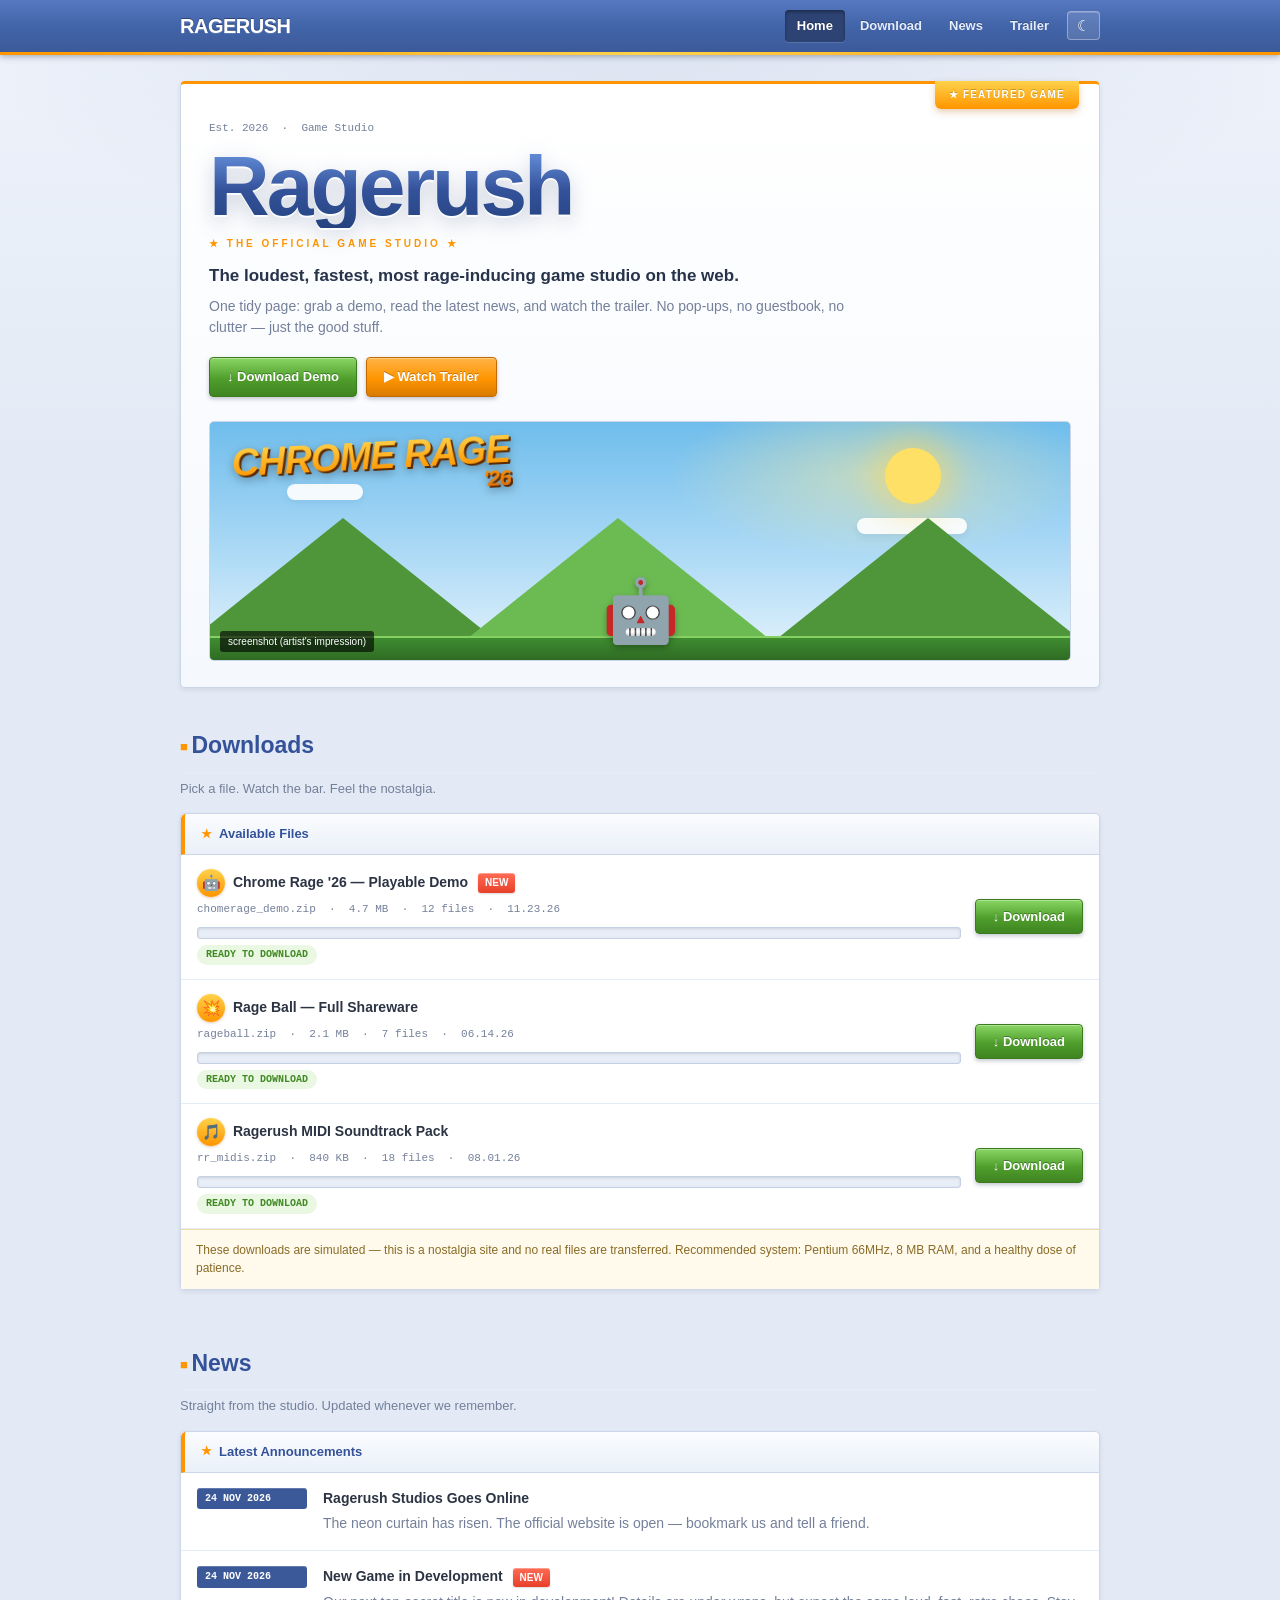
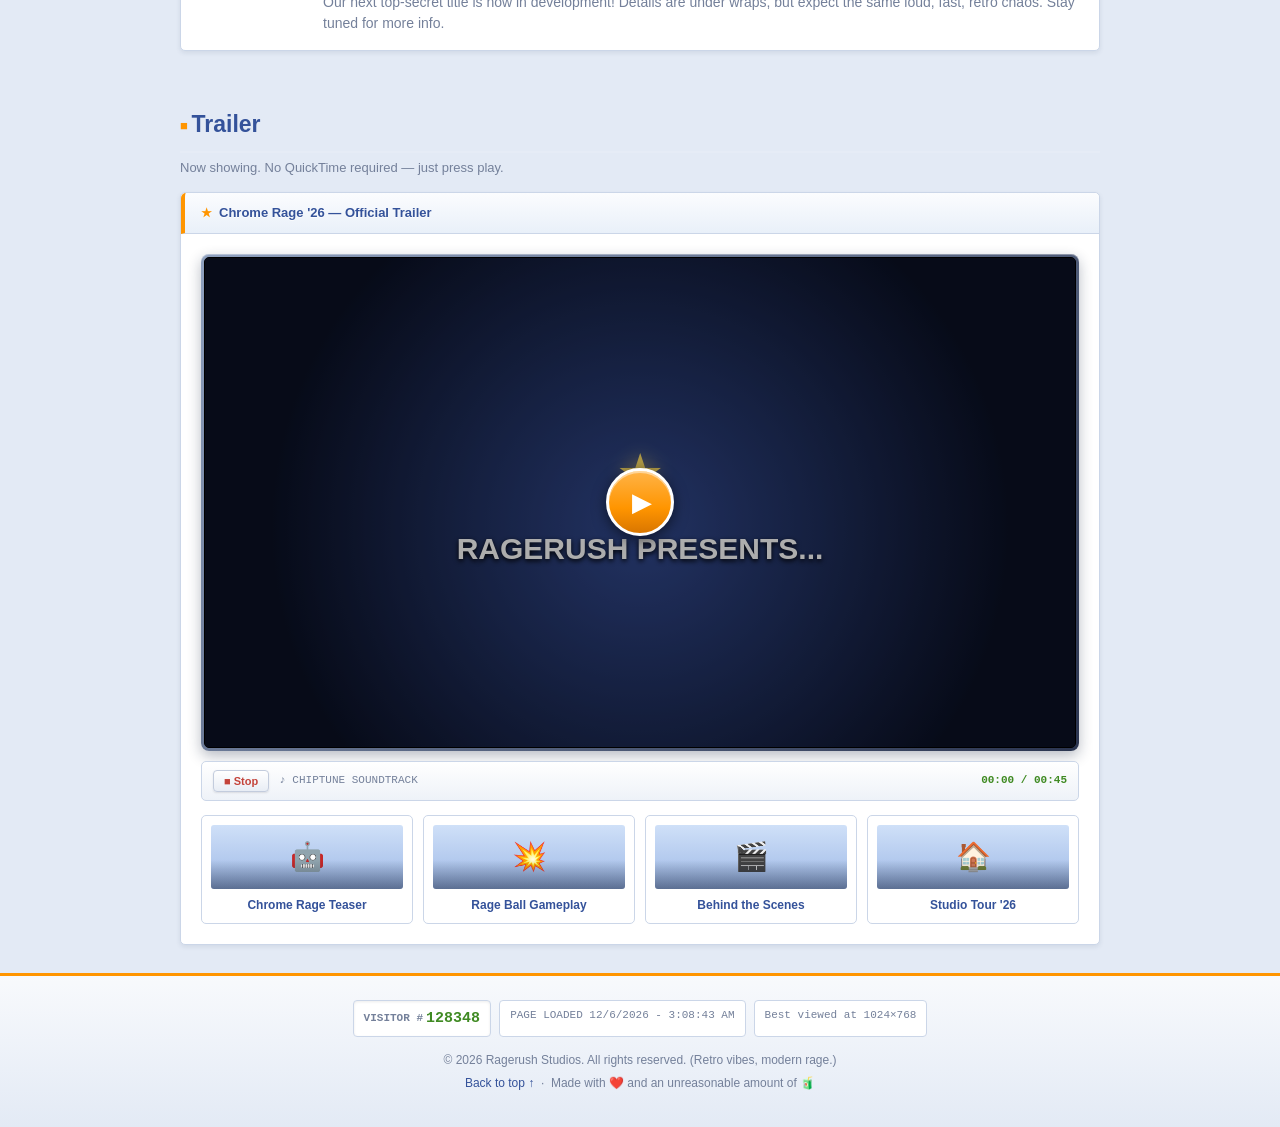
==== commit 0d6e80d0: "Add files via upload" ====
--- a/index.html
+++ b/index.html
@@ -38,7 +38,7 @@
       <div class="card hero-card">
         <div class="ribbon">★ FEATURED GAME</div>
         <div class="hero-top">
-          <span class="meta">Est. 1997 &nbsp;·&nbsp; Game Studio</span>
+          <span class="meta">Est. 2026 &nbsp;·&nbsp; Game Studio</span>
         </div>
 
         <h1 class="hero-logo">Ragerush</h1>
@@ -54,7 +54,7 @@
           <div class="cloud c1"></div>
           <div class="cloud c2"></div>
           <div class="sun"></div>
-          <div class="banner-title">CHROME RAGE<span>'97</span></div>
+          <div class="banner-title">CHROME RAGE<span>'26</span></div>
           <div class="hill h1"></div>
           <div class="hill h2"></div>
           <div class="hill h3"></div>
@@ -79,8 +79,8 @@
 
         <div id="dl-1" class="download-item">
           <div class="download-info">
-            <h3><span class="file-icon">🤖</span> Chrome Rage '97 — Playable Demo <span class="tag">NEW</span></h3>
-            <div class="meta">chomerage_demo.zip &nbsp;·&nbsp; 4.7 MB &nbsp;·&nbsp; 12 files &nbsp;·&nbsp; 11.23.97</div>
+            <h3><span class="file-icon">🤖</span> Chrome Rage '26 — Playable Demo <span class="tag">NEW</span></h3>
+            <div class="meta">chomerage_demo.zip &nbsp;·&nbsp; 4.7 MB &nbsp;·&nbsp; 12 files &nbsp;·&nbsp; 11.23.26</div>
             <div class="progress"><div class="progress-fill"></div></div>
             <div class="meta dl-status">READY TO DOWNLOAD</div>
           </div>
@@ -90,7 +90,7 @@
         <div id="dl-2" class="download-item">
           <div class="download-info">
             <h3><span class="file-icon">💥</span> Rage Ball — Full Shareware</h3>
-            <div class="meta">rageball.zip &nbsp;·&nbsp; 2.1 MB &nbsp;·&nbsp; 7 files &nbsp;·&nbsp; 06.14.97</div>
+            <div class="meta">rageball.zip &nbsp;·&nbsp; 2.1 MB &nbsp;·&nbsp; 7 files &nbsp;·&nbsp; 06.14.26</div>
             <div class="progress"><div class="progress-fill"></div></div>
             <div class="meta dl-status">READY TO DOWNLOAD</div>
           </div>
@@ -100,7 +100,7 @@
         <div id="dl-3" class="download-item">
           <div class="download-info">
             <h3><span class="file-icon">🎵</span> Ragerush MIDI Soundtrack Pack</h3>
-            <div class="meta">rr_midis.zip &nbsp;·&nbsp; 840 KB &nbsp;·&nbsp; 18 files &nbsp;·&nbsp; 08.01.97</div>
+            <div class="meta">rr_midis.zip &nbsp;·&nbsp; 840 KB &nbsp;·&nbsp; 18 files &nbsp;·&nbsp; 08.01.26</div>
             <div class="progress"><div class="progress-fill"></div></div>
             <div class="meta dl-status">READY TO DOWNLOAD</div>
           </div>
@@ -124,33 +124,19 @@
         <div class="card-head">Latest Announcements</div>
 
         <div class="news-item">
-          <div class="news-date">23 NOV 1997</div>
-          <div>
-            <h3>Chrome Rage '97 Officially Announced <span class="tag">NEW</span></h3>
-            <p>Our biggest, loudest, most rage-filled game yet. Twelve levels of neon destruction, a face-melting chiptune soundtrack, and a boss fight that will make you throw your keyboard.</p>
-          </div>
-        </div>
-        <div class="news-item">
-          <div class="news-date">15 OCT 1997</div>
-          <div>
-            <h3>Playable Demo Hits the Web</h3>
-            <p>After months of late nights and Mountain Dew, the Chrome Rage demo is finally ready. 56k modem recommended, patience mandatory.</p>
-          </div>
-        </div>
-        <div class="news-item">
-          <div class="news-date">20 SEP 1997</div>
-          <div>
-            <h3>Wallpaper &amp; Icon Pack Released</h3>
-            <p>Twenty original wallpapers and four pixel icon sets — free, because your desktop should look as loud as our games.</p>
-          </div>
-        </div>
-        <div class="news-item">
-          <div class="news-date">02 SEP 1997</div>
+          <div class="news-date">24 NOV 2026</div>
           <div>
             <h3>Ragerush Studios Goes Online</h3>
             <p>The neon curtain has risen. The official website is open — bookmark us and tell a friend.</p>
           </div>
         </div>
+        <div class="news-item">
+          <div class="news-date">24 NOV 2026</div>
+          <div>
+            <h3>New Game in Development <span class="tag">NEW</span></h3>
+            <p>Our next top-secret title is now in development! Details are under wraps, but expect the same loud, fast, retro chaos. Stay tuned for more info.</p>
+          </div>
+        </div>
       </div>
     </div>
   </section>
@@ -164,7 +150,7 @@
       </div>
 
       <div class="card">
-        <div class="card-head">Chrome Rage '97 — Official Trailer</div>
+        <div class="card-head">Chrome Rage '26 — Official Trailer</div>
         <div class="card-body">
           <div class="player-shell">
             <div class="player" id="video-player">
@@ -188,7 +174,7 @@
             <div class="thumb" data-title="CHROME RAGE — TEASER"><div class="thumb-art">🤖</div><h4>Chrome Rage Teaser</h4></div>
             <div class="thumb" data-title="RAGE BALL — GAMEPLAY"><div class="thumb-art">💥</div><h4>Rage Ball Gameplay</h4></div>
             <div class="thumb" data-title="BEHIND THE SCENES"><div class="thumb-art">🎬</div><h4>Behind the Scenes</h4></div>
-            <div class="thumb" data-title="STUDIO TOUR 1997"><div class="thumb-art">🏠</div><h4>Studio Tour '97</h4></div>
+            <div class="thumb" data-title="STUDIO TOUR 2026"><div class="thumb-art">🏠</div><h4>Studio Tour '26</h4></div>
           </div>
         </div>
       </div>
@@ -206,7 +192,7 @@
         <div class="pill" id="clock"></div>
         <div class="pill">Best viewed at 1024×768</div>
       </div>
-      <p>© 1997 Ragerush Studios. All rights reserved. (It's 2026 now, but the rage is timeless.)</p>
+      <p>© 2026 Ragerush Studios. All rights reserved. (Retro vibes, modern rage.)</p>
       <p><a href="#home">Back to top ↑</a> &nbsp;·&nbsp; Made with ❤️ and an unreasonable amount of 🧃</p>
     </div>
   </footer>
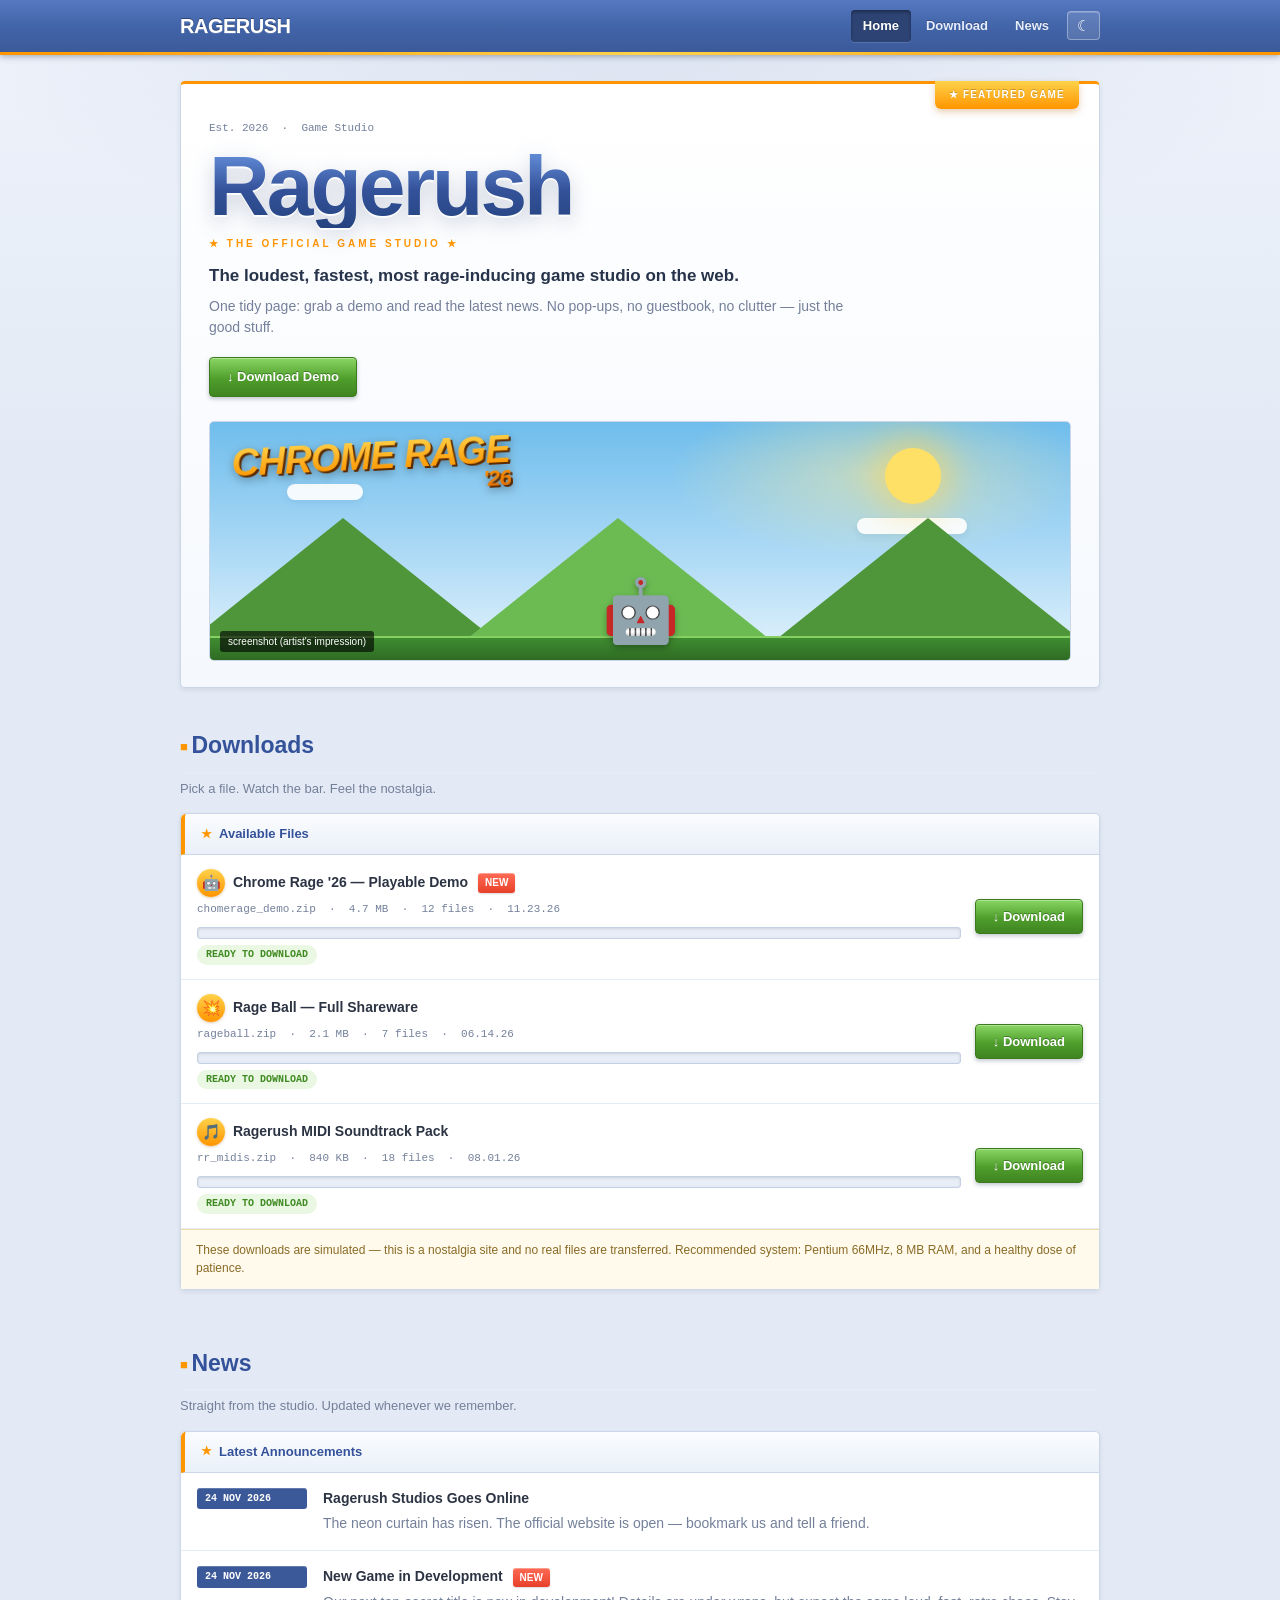
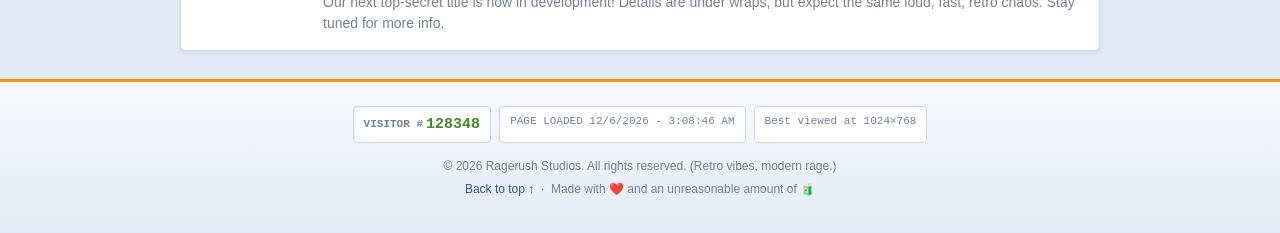
==== commit ca6882f8: "Add files via upload" ====
--- a/index.html
+++ b/index.html
@@ -4,7 +4,7 @@
   <meta charset="UTF-8">
   <meta name="viewport" content="width=device-width, initial-scale=1.0">
   <title>Ragerush — Home of the Rage</title>
-  <meta name="description" content="Ragerush — game studio. Downloads, news and trailers on one tidy page.">
+  <meta name="description" content="Ragerush — game studio. Downloads and news on one tidy page.">
   <link rel="stylesheet" href="css/modern.css">
   <script>
     try {
@@ -24,7 +24,6 @@
           <a href="#home" class="active" data-nav="home">Home</a>
           <a href="#download" data-nav="download">Download</a>
           <a href="#news" data-nav="news">News</a>
-          <a href="#trailer" data-nav="trailer">Trailer</a>
         </div>
         <button class="theme-toggle" id="theme-toggle" title="Switch to dark mode" aria-label="Switch to dark mode">☾</button>
         <button class="nav-toggle" id="nav-toggle" aria-label="Toggle menu">☰</button>
@@ -44,10 +43,9 @@
         <h1 class="hero-logo">Ragerush</h1>
         <div class="hero-stars">★ The Official Game Studio ★</div>
         <p class="tagline">The loudest, fastest, most rage-inducing game studio on the web.</p>
-        <p class="hero-desc">One tidy page: grab a demo, read the latest news, and watch the trailer. No pop-ups, no guestbook, no clutter — just the good stuff.</p>
+        <p class="hero-desc">One tidy page: grab a demo and read the latest news. No pop-ups, no guestbook, no clutter — just the good stuff.</p>
         <div class="hero-actions">
           <a href="#download" class="btn btn-green">↓ Download Demo</a>
-          <a href="#trailer" class="btn btn-orange">▶ Watch Trailer</a>
         </div>
 
         <div class="banner">
@@ -141,46 +139,6 @@
     </div>
   </section>
 
-  <!-- TRAILER -->
-  <section id="trailer" class="section">
-    <div class="container">
-      <div class="section-head">
-        <h2 class="section-title">Trailer</h2>
-        <p class="section-sub">Now showing. No QuickTime required — just press play.</p>
-      </div>
-
-      <div class="card">
-        <div class="card-head">Chrome Rage '26 — Official Trailer</div>
-        <div class="card-body">
-          <div class="player-shell">
-            <div class="player" id="video-player">
-              <div class="player-scene">
-                <div class="star">★</div>
-                <div class="txt scene-text">RAGERUSH PRESENTS...</div>
-              </div>
-              <div class="play-overlay">
-                <div class="play-circle">▶</div>
-              </div>
-            </div>
-          </div>
-
-          <div class="player-bar">
-            <button class="ctrl" id="stop-btn">■ Stop</button>
-            <span>♪ CHIPTUNE SOUNDTRACK</span>
-            <span class="time" id="video-time">00:00 / 00:45</span>
-          </div>
-
-          <div class="thumbs">
-            <div class="thumb" data-title="CHROME RAGE — TEASER"><div class="thumb-art">🤖</div><h4>Chrome Rage Teaser</h4></div>
-            <div class="thumb" data-title="RAGE BALL — GAMEPLAY"><div class="thumb-art">💥</div><h4>Rage Ball Gameplay</h4></div>
-            <div class="thumb" data-title="BEHIND THE SCENES"><div class="thumb-art">🎬</div><h4>Behind the Scenes</h4></div>
-            <div class="thumb" data-title="STUDIO TOUR 2026"><div class="thumb-art">🏠</div><h4>Studio Tour '26</h4></div>
-          </div>
-        </div>
-      </div>
-    </div>
-  </section>
-
   <!-- FOOTER -->
   <footer class="footer">
     <div class="container">
--- a/css/modern.css
+++ b/css/modern.css
@@ -41,20 +41,7 @@
   --note-border: #f0dda6;
   --note-text: #8a6b26;
 
-  --bar-top: #ffffff;
-  --bar-bottom: #eef2f8;
-  --ctrl-top: #ffffff;
-  --ctrl-bottom: #e8edf5;
-  --ctrl-border: #c3ccdd;
-  --ctrl-text: #444d61;
-
-  --thumb-art-top: #cfe0f8;
-  --thumb-art-bottom: #9db8e6;
-  --thumb-shade: rgba(12,22,44,.45);
-
   --footer-bg: linear-gradient(180deg, rgba(255,255,255,.75), rgba(227,234,245,.75));
-  --frame-top: #8fa1bf;
-  --frame-bottom: #2b3550;
 
   --radius: 5px;
   --max: 960px;
@@ -95,20 +82,7 @@
   --note-border: #4a4226;
   --note-text: #d8c98a;
 
-  --bar-top: #273044;
-  --bar-bottom: #1d2533;
-  --ctrl-top: #2d374a;
-  --ctrl-bottom: #232c3c;
-  --ctrl-border: #3e4a60;
-  --ctrl-text: #cdd6e4;
-
-  --thumb-art-top: #2d3a52;
-  --thumb-art-bottom: #1a2231;
-  --thumb-shade: rgba(0,0,0,.6);
-
   --footer-bg: rgba(0,0,0,.28);
-  --frame-top: #3b4861;
-  --frame-bottom: #0d1219;
 }
 
 * { box-sizing: border-box; }
@@ -391,77 +365,6 @@
 .news-item p { margin: 0; color: var(--muted); }
 @media (max-width: 560px) { .news-item { grid-template-columns: 1fr; gap: 5px; } }
 
-/* ---------- player ---------- */
-.player-shell {
-  padding: 3px; border-radius: 8px;
-  background: linear-gradient(135deg, var(--frame-top), var(--frame-bottom));
-  box-shadow: 0 5px 14px rgba(20,32,60,.3), inset 0 1px 0 rgba(255,255,255,.35);
-}
-.player {
-  position: relative; aspect-ratio: 16 / 9;
-  background: #0b0b12; border: 1px solid #000; border-radius: 5px;
-  overflow: hidden; box-shadow: inset 0 0 34px #000;
-}
-.player-scene {
-  position: absolute; inset: 0;
-  display: flex; flex-direction: column; align-items: center; justify-content: center;
-  text-align: center; padding: 0 16px;
-  background: radial-gradient(circle at 50% 55%, #324a91, #0a1024 72%);
-}
-.player-scene .star { font-size: 54px; color: #ffe066; animation: spin 8s linear infinite; text-shadow: 0 0 18px rgba(255,224,102,.6); }
-.player-scene .txt { margin-top: 10px; color: #fff; font-size: clamp(18px, 3.6vw, 30px); font-weight: 900; text-shadow: 0 2px 5px #000; }
-@keyframes spin { to { transform: rotate(360deg); } }
-.play-overlay {
-  position: absolute; inset: 0; z-index: 3;
-  display: flex; align-items: center; justify-content: center;
-  background: rgba(0,0,0,.32); cursor: pointer;
-}
-.play-circle {
-  width: 68px; height: 68px; border-radius: 50%;
-  background: linear-gradient(#ffb347, var(--accent) 60%, #d97600);
-  border: 3px solid #fff;
-  box-shadow: 0 4px 14px rgba(0,0,0,.55), inset 0 2px 0 rgba(255,255,255,.45);
-  display: flex; align-items: center; justify-content: center;
-  color: #fff; font-size: 26px; padding-left: 4px;
-  transition: transform .15s;
-}
-.play-overlay:hover .play-circle { transform: scale(1.1); }
-.player.playing .play-overlay { display: none; }
-.player.playing .star { animation-duration: 1.8s; }
-.player-bar {
-  display: flex; align-items: center; gap: 10px; margin-top: 10px;
-  padding: 8px 11px;
-  background: linear-gradient(var(--bar-top), var(--bar-bottom));
-  border: 1px solid var(--border); border-radius: 5px;
-  color: var(--muted); font-size: 11px; font-family: "Courier New", monospace;
-  box-shadow: inset 0 1px 0 rgba(255,255,255,.6);
-}
-.player-bar .ctrl {
-  background: linear-gradient(var(--ctrl-top), var(--ctrl-bottom));
-  border: 1px solid var(--ctrl-border); border-radius: 4px;
-  padding: 4px 10px; color: #c4433a; font-weight: bold; font-size: 11px;
-  cursor: pointer; box-shadow: 0 1px 2px rgba(0,0,0,.1);
-}
-.player-bar .time { margin-left: auto; color: var(--good); font-weight: bold; }
-.thumbs { display: grid; grid-template-columns: repeat(auto-fit, minmax(140px, 1fr)); gap: 10px; margin-top: 14px; }
-.thumb {
-  background: var(--card); border: 1px solid var(--border);
-  border-radius: 5px; padding: 9px; text-align: center; cursor: pointer;
-  transition: transform .15s, box-shadow .15s, border-color .15s;
-}
-.thumb:hover { border-color: var(--accent); transform: translateY(-3px); box-shadow: 0 4px 10px rgba(25,40,75,.18); }
-.thumb-art {
-  position: relative; height: 64px; border-radius: 3px; margin-bottom: 7px;
-  display: flex; align-items: center; justify-content: center; font-size: 28px;
-  background: linear-gradient(var(--thumb-art-top), var(--thumb-art-bottom));
-  overflow: hidden;
-}
-.thumb-art::after {
-  content: ""; position: absolute; left: 0; right: 0; bottom: 0; height: 45%;
-  background: linear-gradient(transparent, var(--thumb-shade));
-}
-.thumb h4 { margin: 0; font-size: 12px; color: var(--link); }
-
 /* ---------- footer ---------- */
 .footer {
   border-top: 3px solid var(--accent);
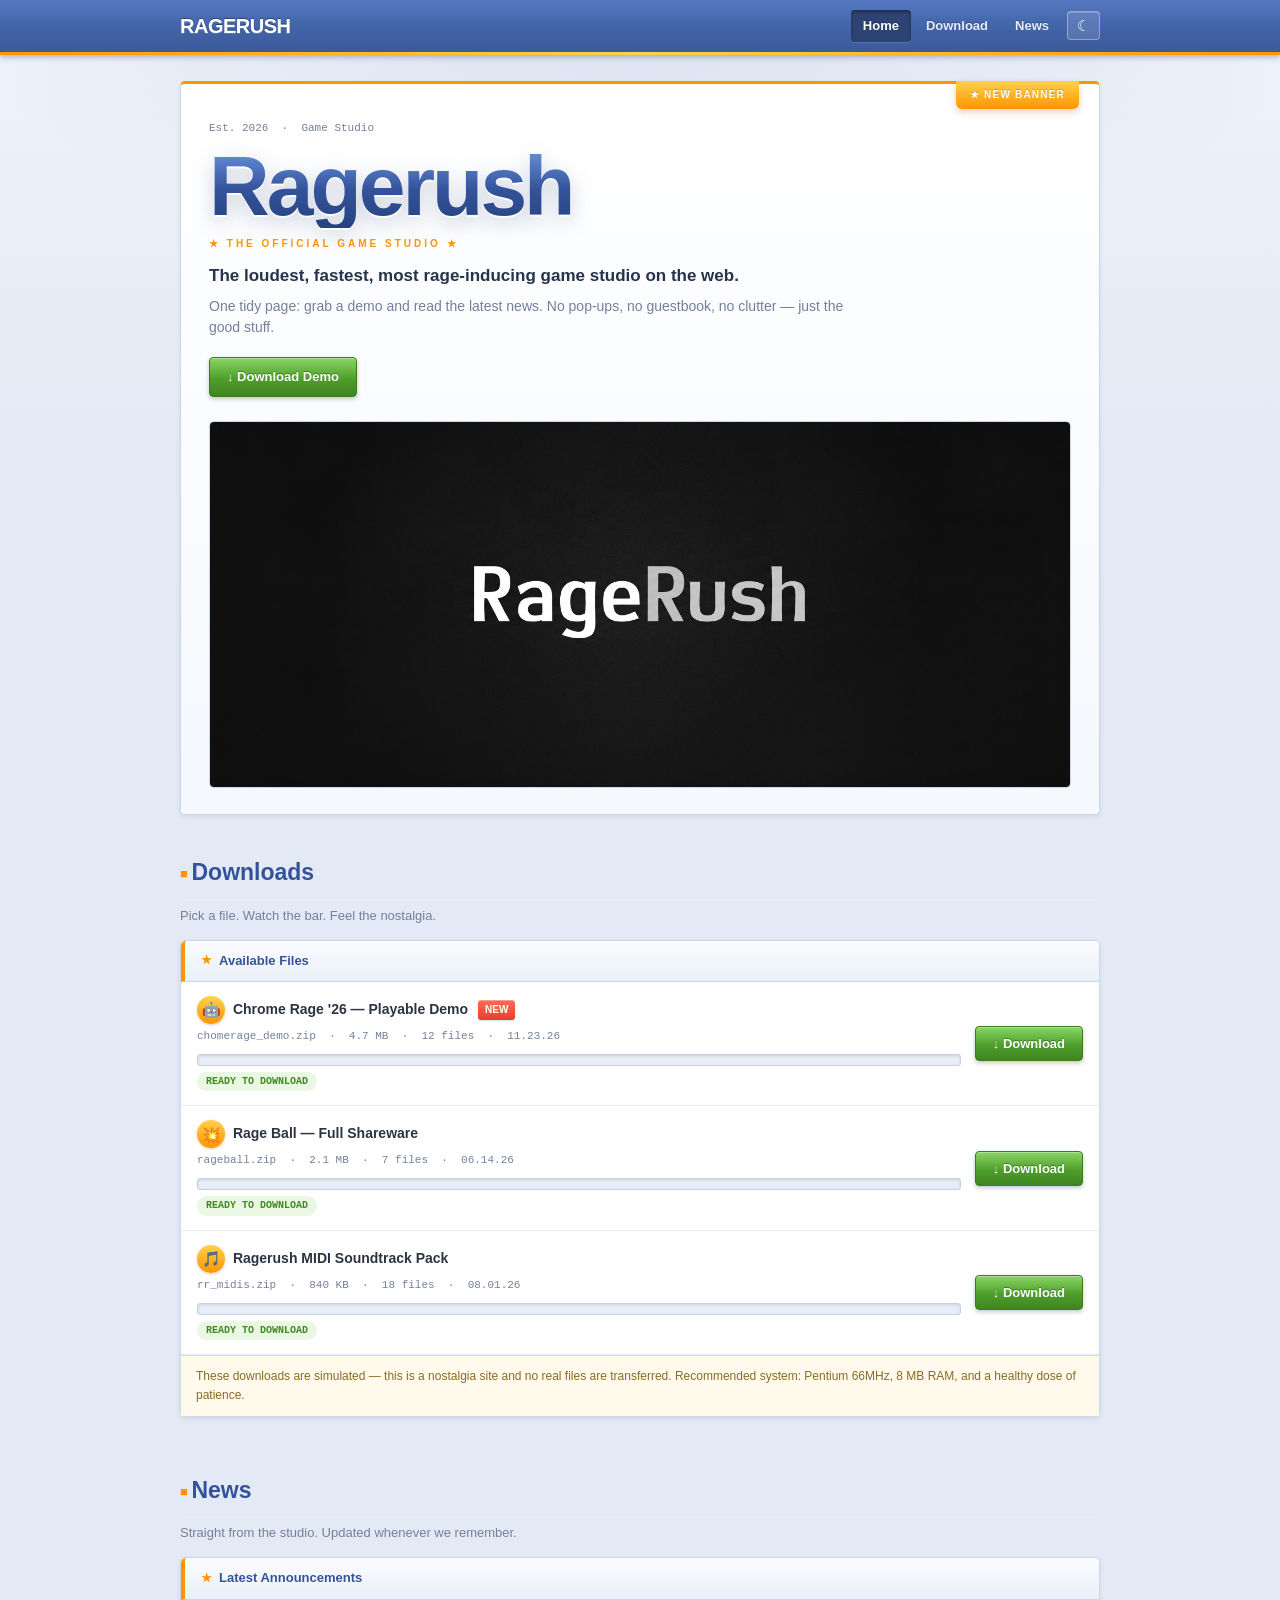
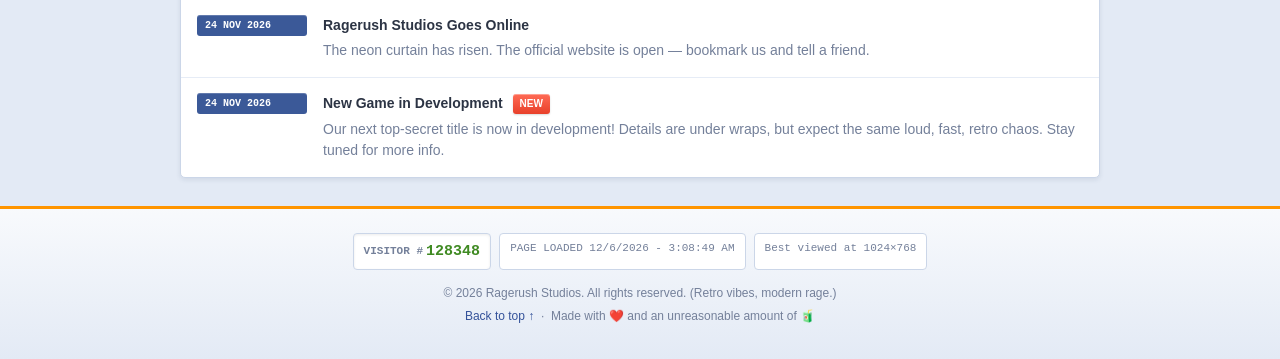
==== commit ebee5c34: "Add files via upload" ====
--- a/index.html
+++ b/index.html
@@ -35,7 +35,7 @@
   <section id="home" class="hero">
     <div class="container">
       <div class="card hero-card">
-        <div class="ribbon">★ FEATURED GAME</div>
+        <div class="ribbon">★ NEW BANNER</div>
         <div class="hero-top">
           <span class="meta">Est. 2026 &nbsp;·&nbsp; Game Studio</span>
         </div>
@@ -49,16 +49,7 @@
         </div>
 
         <div class="banner">
-          <div class="cloud c1"></div>
-          <div class="cloud c2"></div>
-          <div class="sun"></div>
-          <div class="banner-title">CHROME RAGE<span>'26</span></div>
-          <div class="hill h1"></div>
-          <div class="hill h2"></div>
-          <div class="hill h3"></div>
-          <div class="ground"></div>
-          <div class="bot">🤖</div>
-          <div class="banner-caption">screenshot (artist's impression)</div>
+          <img src="ragerush-banner.jfif" alt="RageRush banner">
         </div>
       </div>
     </div>
--- a/css/modern.css
+++ b/css/modern.css
@@ -231,61 +231,13 @@
 .hero-desc { max-width: 640px; margin: 0 0 18px; color: var(--muted); }
 .hero-actions { display: flex; flex-wrap: wrap; gap: 9px; }
 
-/* ---------- game banner ---------- */
+/* ---------- site banner ---------- */
 .banner {
-  position: relative; height: 240px; margin-top: 24px;
+  margin-top: 24px;
   border: 1px solid var(--border); border-radius: var(--radius);
-  overflow: hidden;
-  background: linear-gradient(#6fbdec 0%, #a9d8f5 52%, #e4f3fc 100%);
-}
-.banner::before {
-  content: ""; position: absolute; inset: 0;
-  background: radial-gradient(300px 120px at 78% 22%, rgba(255,235,150,.5), transparent 70%);
-}
-.banner .cloud { position: absolute; background: rgba(255,255,255,.9); border-radius: 40px; height: 16px; box-shadow: 0 3px 6px rgba(90,140,190,.15); }
-.banner .c1 { width: 76px; top: 62px; left: 9%; }
-.banner .c2 { width: 110px; top: 96px; right: 12%; }
-.banner .sun {
-  position: absolute; right: 15%; top: 26px;
-  width: 56px; height: 56px; border-radius: 50%;
-  background: #ffe066; box-shadow: 0 0 34px 10px rgba(255,214,80,.55);
-}
-.banner .hill {
-  position: absolute; bottom: 22px; width: 0; height: 0;
-  border-left: 150px solid transparent; border-right: 150px solid transparent;
-  border-bottom: 120px solid #5da945;
-}
-.banner .h1 { left: -2%; border-bottom-color: #4e9639; }
-.banner .h2 { left: 30%; border-bottom-color: #6cbb52; }
-.banner .h3 { left: 66%; border-bottom-color: #4e9639; }
-.banner .ground {
-  position: absolute; bottom: 0; left: 0; right: 0; height: 24px;
-  background: linear-gradient(#3f8c31, #2e6b23);
-  border-top: 2px solid #86cf63;
-}
-.banner .bot {
-  position: absolute; bottom: 18px; left: 50%;
-  transform: translateX(-50%); font-size: 62px; line-height: 1;
-  filter: drop-shadow(0 3px 3px rgba(0,0,0,.3));
-  animation: bob 2.6s ease-in-out infinite;
-}
-.banner-title {
-  position: absolute; top: 16px; left: 22px;
-  font-size: clamp(22px, 4vw, 38px); font-weight: 900;
-  font-style: italic; letter-spacing: -1px; line-height: .95;
-  background: linear-gradient(#ffd24a, #ff9500 60%, #e06a00);
-  -webkit-background-clip: text; background-clip: text;
-  -webkit-text-fill-color: transparent; color: #ff9500;
-  filter: drop-shadow(2px 2px 0 #5b2a00) drop-shadow(0 3px 5px rgba(0,0,0,.3));
-  transform: rotate(-3deg);
-}
-.banner-title span { font-size: .6em; display: block; text-align: right; }
-.banner-caption {
-  position: absolute; left: 10px; bottom: 8px;
-  background: rgba(0,0,0,.62); color: #fff;
-  font-size: 10px; padding: 3px 8px; border-radius: 3px;
-}
-@keyframes bob { 0%,100% { transform: translateX(-50%) translateY(0); } 50% { transform: translateX(-50%) translateY(-9px); } }
+  overflow: hidden; background: #111;
+}
+.banner img { display: block; width: 100%; height: auto; }
 
 /* ---------- sections ---------- */
 .section { padding: 28px 0; }
